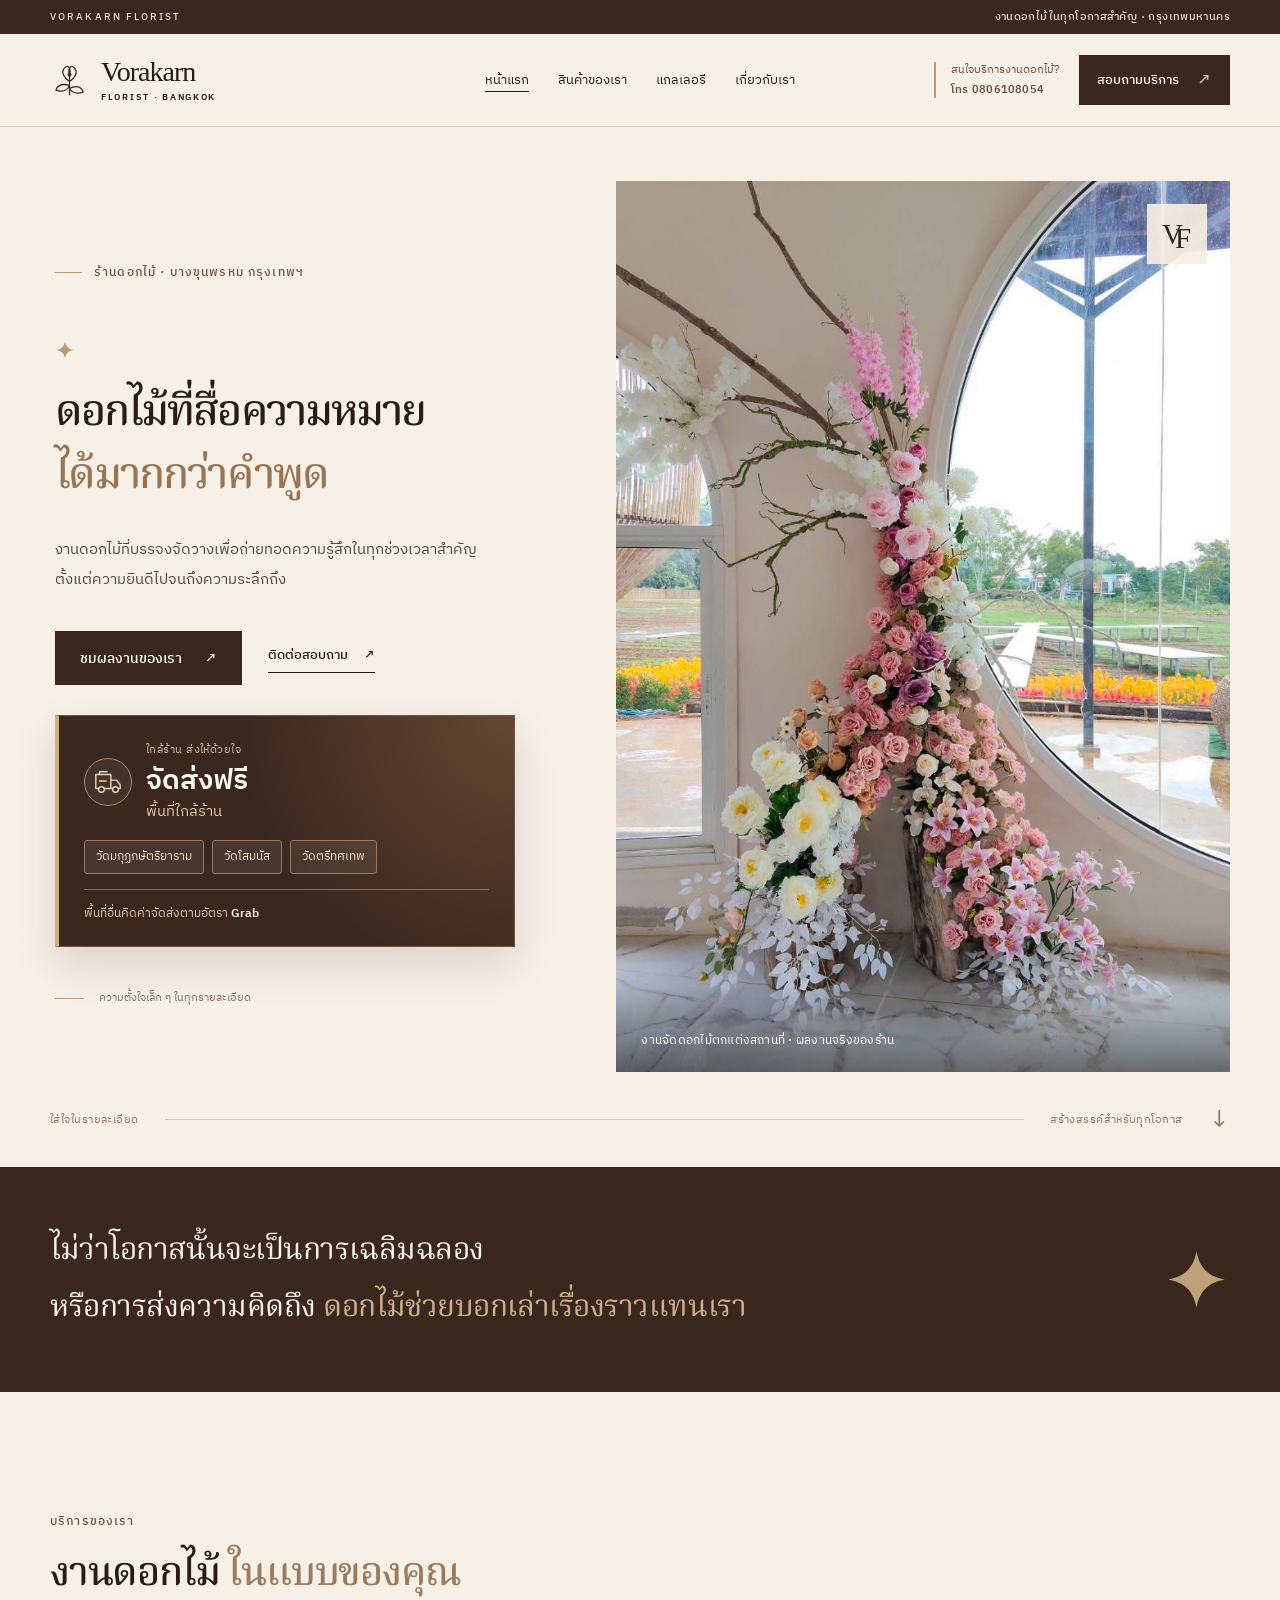
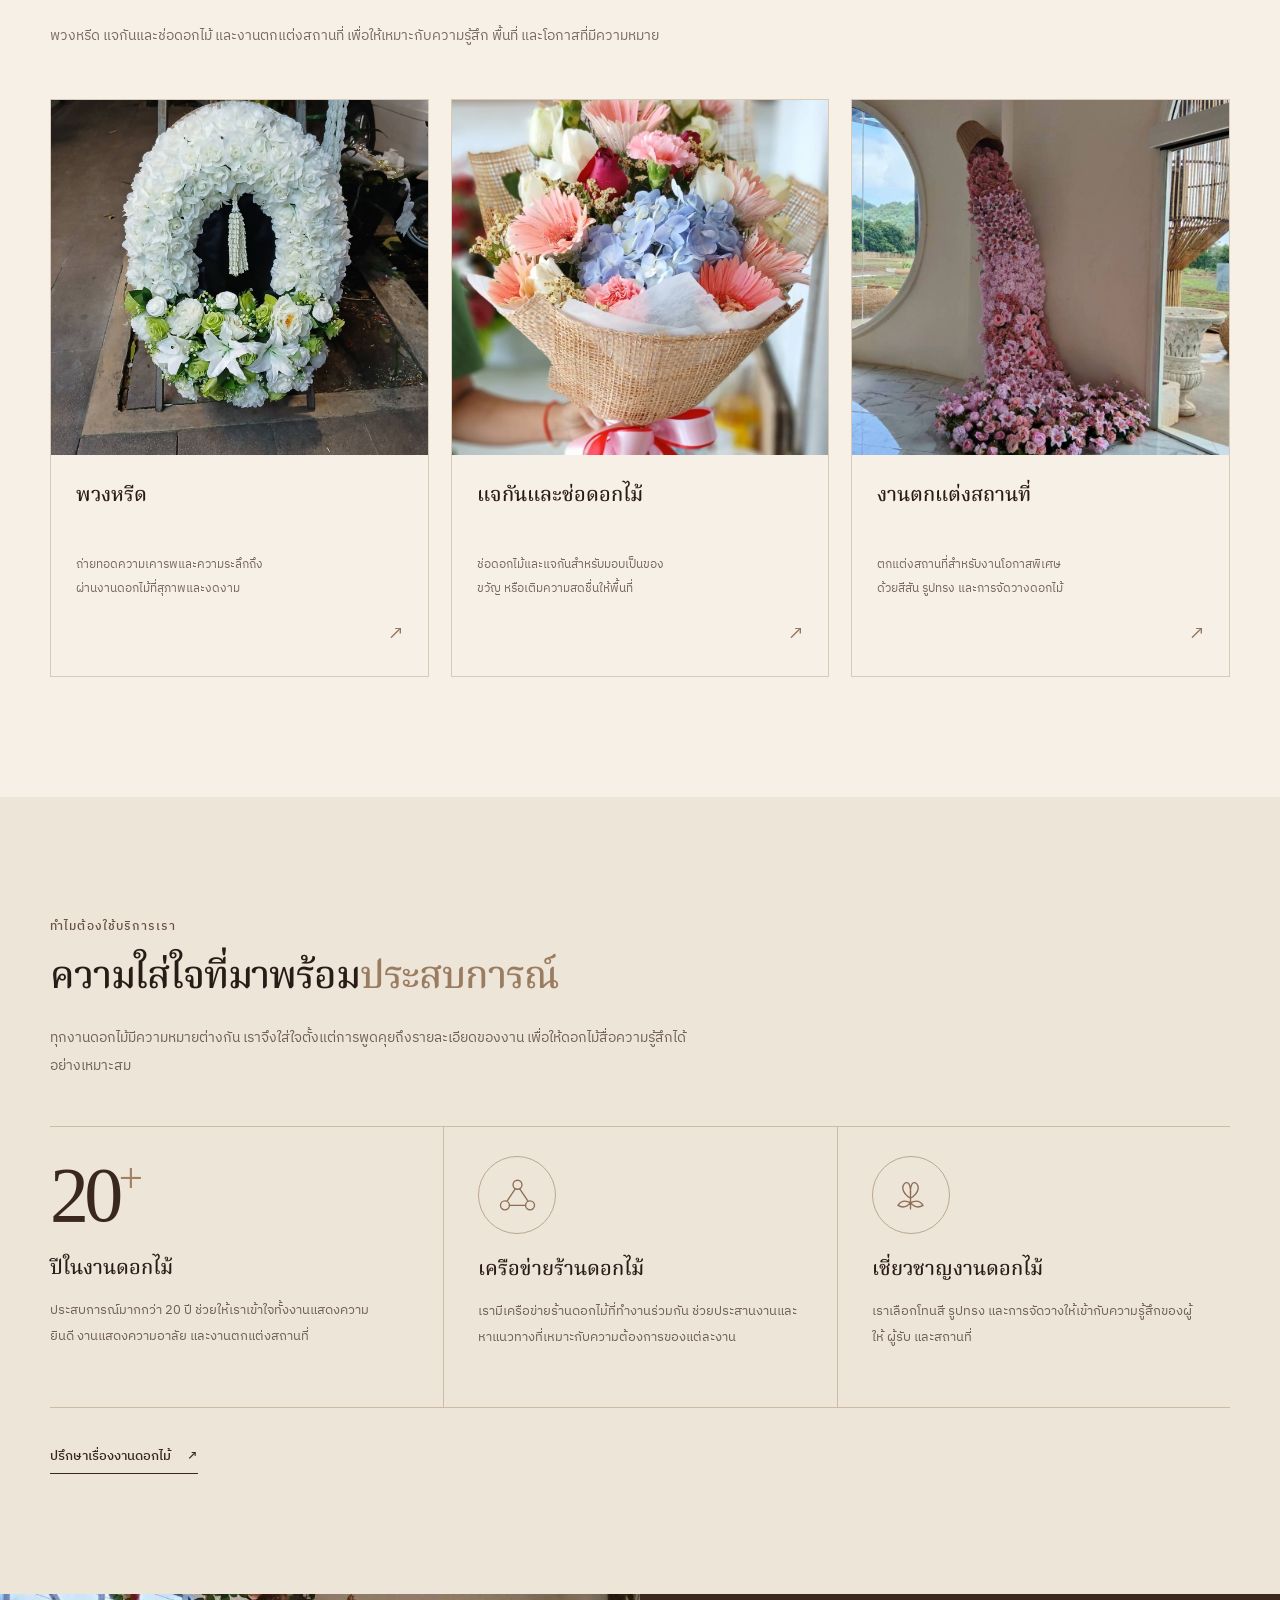
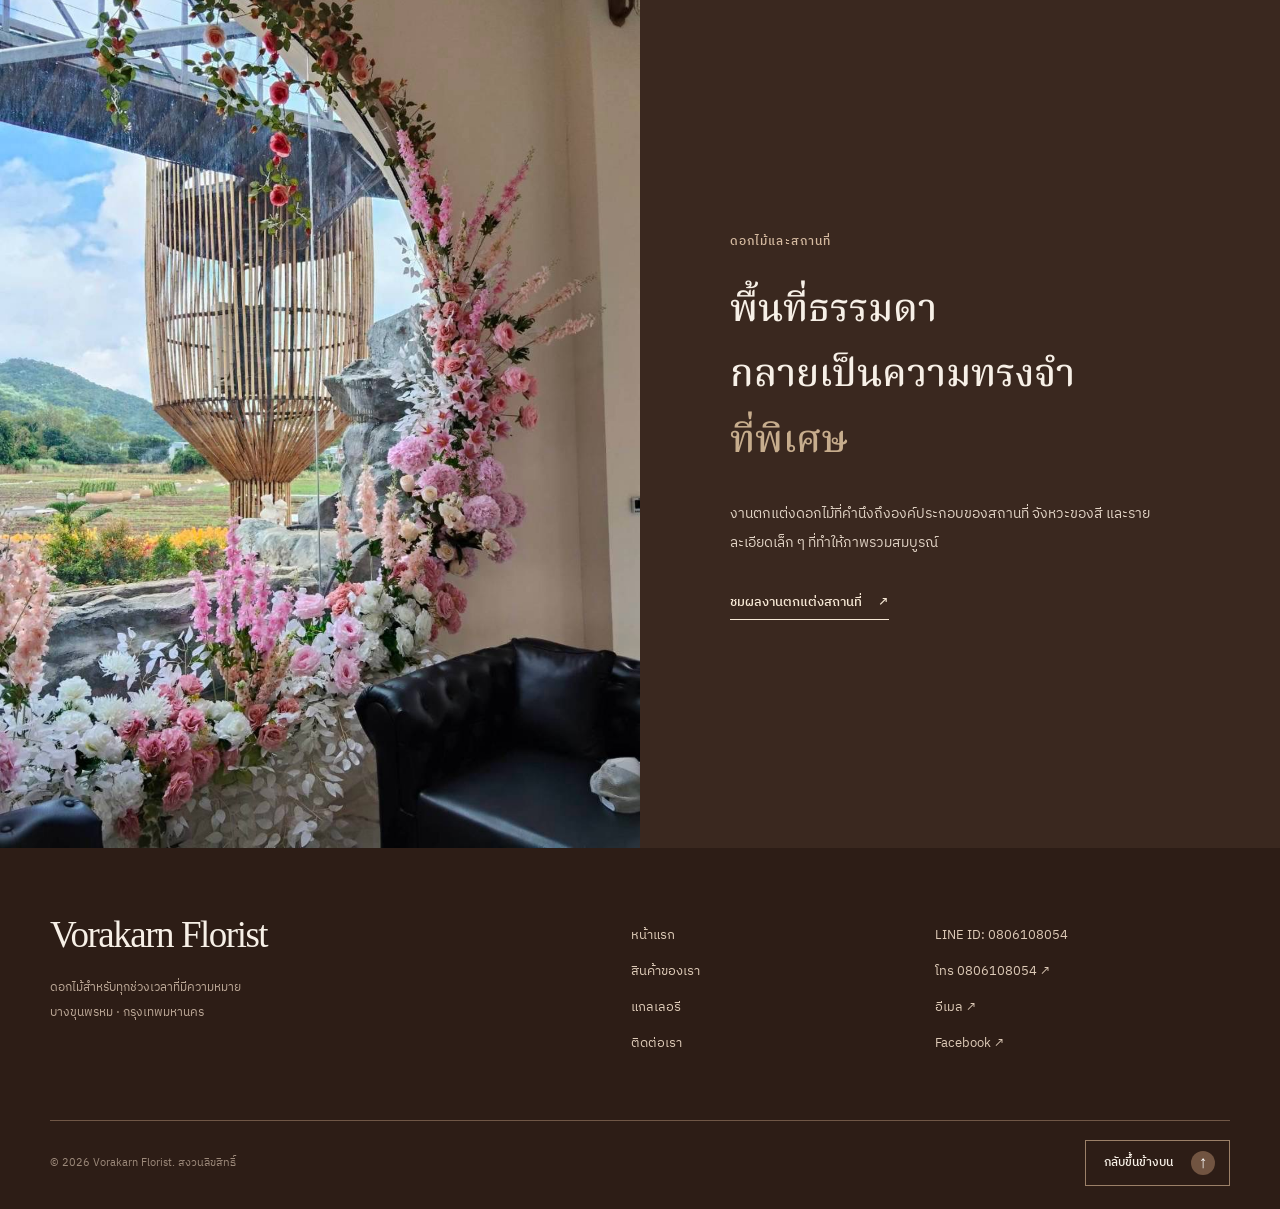
==== index.html @ 68423a76 "Polish florist site layout, navigation, and SEO" ====
<!doctype html>
<html lang="th">
<head>
<meta charset="utf-8"/>
<meta content="width=device-width, initial-scale=1" name="viewport"/>
<meta content="#3a281f" name="theme-color"/>
<meta content="Vorakarn Florist ร้านดอกไม้ย่านบางขุนพรหม กรุงเทพฯ จัดพวงหรีด ช่อดอกไม้ แจกัน และตกแต่งสถานที่ ชมผลงานจริงและติดต่อร้าน" name="description"/>
<meta content="website" property="og:type"/>
<meta content="Vorakarn Florist | ร้านดอกไม้ บางขุนพรหม กรุงเทพฯ" property="og:title"/>
<meta content="Vorakarn Florist ร้านดอกไม้ย่านบางขุนพรหม กรุงเทพฯ จัดพวงหรีด ช่อดอกไม้ แจกัน และตกแต่งสถานที่ ชมผลงานจริงและติดต่อร้าน" property="og:description"/>
<meta content="https://vorakarn.com/assets/photos/IMG_3998.JPG" property="og:image"/>
<meta content="งานตกแต่งดอกไม้โทนชมพูจาก Vorakarn Florist" property="og:image:alt"/>
<meta content="https://vorakarn.com/" property="og:url"/>
<meta content="th_TH" property="og:locale"/>
<title>Vorakarn Florist | ร้านดอกไม้ บางขุนพรหม กรุงเทพฯ</title>
<link href="https://vorakarn.com/" rel="canonical"/>
<link href="https://fonts.googleapis.com" rel="preconnect"/>
<link crossorigin="" href="https://fonts.gstatic.com" rel="preconnect"/>
<link href="https://fonts.googleapis.com/css2?family=IBM+Plex+Sans+Thai:wght@300;400;500;600;700&amp;family=Noto+Serif+Thai:wght@400;500;600&amp;display=swap" rel="stylesheet"/>
<link href="/assets/favicon.svg" rel="icon" type="image/svg+xml"/>
<link href="/assets/styles.css" rel="stylesheet"/>
</head>
<body>
<a class="skip-link" href="#main">ข้ามไปยังเนื้อหา</a>
<div class="site-chrome">
<div class="notice-bar"><div class="shell"><span>VORAKARN FLORIST</span><span class="notice-right">งานดอกไม้ในทุกโอกาสสำคัญ · กรุงเทพมหานคร</span></div></div>
<header class="site-header">
<div class="shell header-inner">
<a aria-label="Vorakarn Florist ไปหน้าแรก" class="brand" href="/">
<span aria-hidden="true" class="brand-mark"><svg fill="none" viewbox="0 0 40 40"><path d="M20 35V16M20 21C14 17 11 11 15 7c4-4 7 1 5 9M20 21c6-4 9-10 5-14-4-4-7 1-5 9M20 25c-7-2-12-1-14 5 7 2 12 0 14-5Zm0 3c7-3 12-2 14 4-7 2-12 0-14-4Z" stroke="currentColor" stroke-linejoin="round" stroke-width="1.3"></path><circle cx="20" cy="14" fill="currentColor" r="2"></circle></svg></span>
<span class="brand-type"><strong>Vorakarn</strong><small>FLORIST · BANGKOK</small></span>
</a>
<nav aria-label="เมนูหลัก" class="primary-nav" id="primary-nav">
<a aria-current="page" href="/">หน้าแรก</a><a href="/flowers/">สินค้าของเรา</a><a href="/gallery/">แกลเลอรี</a><a href="/about/">เกี่ยวกับเรา</a><a class="mobile-contact" href="/contact/">ติดต่อเรา</a>
</nav>
<div class="header-actions">
<a class="header-contact-copy" href="tel:+66806108054" aria-label="โทร 0806108054 เพื่อสอบถามบริการงานดอกไม้"><span>สนใจบริการงานดอกไม้?</span><span class="header-phone">โทร 0806108054</span></a>
<a class="header-cta" href="/contact/">สอบถามบริการ <span aria-hidden="true">↗</span></a>
</div>
<button aria-controls="primary-nav" aria-expanded="false" aria-label="เปิดเมนู" class="menu-toggle"><span></span><span></span></button>
</div>
</header>
</div>
<main id="main">
<section aria-labelledby="hero-title" class="hero">
<div class="shell hero-grid">
<div class="hero-copy reveal">
<span class="eyebrow"><span class="eyebrow-line"></span>ร้านดอกไม้ · บางขุนพรหม กรุงเทพฯ</span>
<div aria-hidden="true" class="hero-ornament"><svg aria-hidden="true" class="ornament-svg" focusable="false" viewbox="0 0 64 64" xmlns="http://www.w3.org/2000/svg"><path d="M32 5 C35 21 43 29 59 32 C43 35 35 43 32 59 C29 43 21 35 5 32 C21 29 29 21 32 5Z" fill="currentColor"></path></svg></div>
<h1 id="hero-title">ดอกไม้ที่สื่อความหมาย<br/><em>ได้มากกว่าคำพูด</em></h1>
<p class="hero-lead">งานดอกไม้ที่บรรจงจัดวางเพื่อถ่ายทอดความรู้สึกในทุกช่วงเวลาสำคัญ ตั้งแต่ความยินดีไปจนถึงความระลึกถึง</p>
<div class="hero-actions"><a class="btn btn-dark" href="/gallery/">ชมผลงานของเรา <span aria-hidden="true">↗</span></a><a class="text-link" href="/contact/">ติดต่อสอบถาม <span aria-hidden="true">↗</span></a></div>
<aside class="delivery-card" aria-labelledby="delivery-title">
<div class="delivery-heading"><span class="delivery-icon" aria-hidden="true"><svg viewBox="0 0 32 32" fill="none"><path d="M3 8h16v15H3zM19 14h6l4 5v4H19M7 8V5h8M7 15h7" stroke="currentColor" stroke-width="1.5" stroke-linecap="round" stroke-linejoin="round"/><circle cx="9" cy="24" r="3" fill="var(--brown)" stroke="currentColor" stroke-width="1.5"/><circle cx="24" cy="24" r="3" fill="var(--brown)" stroke="currentColor" stroke-width="1.5"/></svg></span><div><p class="delivery-eyebrow">ใกล้ร้าน ส่งให้ด้วยใจ</p><h2 id="delivery-title">จัดส่งฟรี <span>พื้นที่ใกล้ร้าน</span></h2></div></div>
<ul class="delivery-temples"><li>วัดมกุฏกษัตริยาราม</li><li>วัดโสมนัส</li><li>วัดตรีทศเทพ</li></ul>
<p class="delivery-note">พื้นที่อื่นคิดค่าจัดส่งตามอัตรา <strong>Grab</strong></p>
</aside>
<div class="hero-note"><span class="thin-line"></span><span>ความตั้งใจเล็ก ๆ ในทุกรายละเอียด</span></div>
</div>
<div class="hero-photo reveal"><img alt="งานตกแต่งดอกไม้โทนชมพูและครีมจัดวางในพื้นที่จริง" fetchpriority="high" src="/assets/photos/IMG_3998.JPG"/><div class="photo-corner">V<span>F</span></div><p class="photo-caption">งานจัดดอกไม้ตกแต่งสถานที่ · ผลงานจริงของร้าน</p></div>
</div>
<div class="hero-bottom shell"><span>ใส่ใจในรายละเอียด</span><div class="hero-bottom-line"></div><span>สร้างสรรค์สำหรับทุกโอกาส</span><a aria-label="เลื่อนดูงานดอกไม้" href="/flowers/">↓</a></div>
</section>
<section class="intro-band"><div class="shell intro-band-inner"><p>ไม่ว่าโอกาสนั้นจะเป็นการเฉลิมฉลอง<br/>หรือการส่งความคิดถึง<span> ดอกไม้ช่วยบอกเล่าเรื่องราวแทนเรา</span></p><span aria-hidden="true" class="intro-star"><svg aria-hidden="true" class="ornament-svg" focusable="false" viewbox="0 0 64 64" xmlns="http://www.w3.org/2000/svg"><path d="M32 5 C35 21 43 29 59 32 C43 35 35 43 32 59 C29 43 21 35 5 32 C21 29 29 21 32 5Z" fill="currentColor"></path></svg></span></div></section>
<section aria-labelledby="services-title" class="section services" id="services">
<div class="shell">
<div class="section-heading reveal"><div><p class="overline">บริการของเรา</p><h2 id="services-title">งานดอกไม้ <em>ในแบบของคุณ</em></h2></div><p>พวงหรีด แจกันและช่อดอกไม้ และงานตกแต่งสถานที่ เพื่อให้เหมาะกับความรู้สึก พื้นที่ และโอกาสที่มีความหมาย</p></div>
<div class="service-grid">
<a class="service-card reveal" href="/gallery/?type=wreath"><div class="service-image"><img alt="พวงหรีดดอกไม้สีขาวและสีเขียวในโทนสุภาพ" loading="lazy" src="/assets/photos/IMG_4005.JPG"/></div><div class="service-info"><h3>พวงหรีด</h3><p>ถ่ายทอดความเคารพและความระลึกถึงผ่านงานดอกไม้ที่สุภาพและงดงาม</p><span aria-hidden="true" class="service-arrow">↗</span></div></a>
<a class="service-card reveal" href="/gallery/?type=bouquet"><div class="service-image"><img alt="ช่อดอกไม้ชมพู ฟ้า และขาว ห่อผ้ากระสอบ" loading="lazy" src="/assets/photos/IMG_4019.JPG" style="object-position:center 40%"/></div><div class="service-info"><h3>แจกันและช่อดอกไม้</h3><p>ช่อดอกไม้และแจกันสำหรับมอบเป็นของขวัญ หรือเติมความสดชื่นให้พื้นที่</p><span aria-hidden="true" class="service-arrow">↗</span></div></a>
<a class="service-card reveal" href="/gallery/?type=event"><div class="service-image"><img alt="งานดอกไม้สีชมพูจัดเรียงเป็นประติมากรรมภายในสถานที่" loading="lazy" src="/assets/photos/IMG_3996.JPG"/></div><div class="service-info"><h3>งานตกแต่งสถานที่</h3><p>ตกแต่งสถานที่สำหรับงานโอกาสพิเศษ ด้วยสีสัน รูปทรง และการจัดวางดอกไม้</p><span aria-hidden="true" class="service-arrow">↗</span></div></a>
</div>
</div>
</section>
<section aria-labelledby="why-title" class="section why-us">
<div class="shell">
<div class="why-heading reveal"><div><p class="overline">ทำไมต้องใช้บริการเรา</p><h2 id="why-title">ความใส่ใจที่มาพร้อม<em>ประสบการณ์</em></h2><p class="why-subheadline">ทุกงานดอกไม้มีความหมายต่างกัน เราจึงใส่ใจตั้งแต่การพูดคุยถึงรายละเอียดของงาน เพื่อให้ดอกไม้สื่อความรู้สึกได้อย่างเหมาะสม</p></div></div>
<div class="why-grid">
<article class="why-card reveal"><div class="why-stat">20<span>+</span></div><h3>ปีในงานดอกไม้</h3><p>ประสบการณ์มากกว่า 20 ปี ช่วยให้เราเข้าใจทั้งงานแสดงความยินดี งานแสดงความอาลัย และงานตกแต่งสถานที่</p></article>
<article class="why-card reveal"><span aria-hidden="true" class="why-icon"><svg viewBox="0 0 48 48" fill="none"><circle cx="24" cy="12" r="5"/><circle cx="10" cy="35" r="5"/><circle cx="38" cy="35" r="5"/><path d="M21.5 16.5 12.5 30M26.5 16.5 35.5 30M15 35h18"/></svg></span><h3>เครือข่ายร้านดอกไม้</h3><p>เรามีเครือข่ายร้านดอกไม้ที่ทำงานร่วมกัน ช่วยประสานงานและหาแนวทางที่เหมาะกับความต้องการของแต่ละงาน</p></article>
<article class="why-card reveal"><span aria-hidden="true" class="why-icon"><svg viewBox="0 0 48 48" fill="none"><path d="M24 39V23M24 27c-7-4-11-11-7-16 4-4 8 1 7 12M24 27c7-4 11-11 7-16-4-4-8 1-7 12M24 32c-6-3-11-2-14 3 5 3 10 2 14-3Zm0 0c6-3 11-2 14 3-5 3-10 2-14-3Z"/></svg></span><h3>เชี่ยวชาญงานดอกไม้</h3><p>เราเลือกโทนสี รูปทรง และการจัดวางให้เข้ากับความรู้สึกของผู้ให้ ผู้รับ และสถานที่</p></article>
</div>
<a class="text-link why-link" href="/contact/">ปรึกษาเรื่องงานดอกไม้ <span aria-hidden="true">↗</span></a>
</div>
</section>
<section aria-label="ภาพผลงานจริง" class="image-feature"><div class="feature-photo"><img alt="งานตกแต่งดอกไม้โทนชมพูข้างหน้าต่างทรงโค้ง" loading="lazy" src="/assets/photos/IMG_4002.JPG"/></div><div class="feature-copy"><div class="feature-copy-inner reveal"><span class="overline">ดอกไม้และสถานที่</span><h2>พื้นที่ธรรมดา<br/>กลายเป็นความทรงจำ<br/><em>ที่พิเศษ</em></h2><p>งานตกแต่งดอกไม้ที่คำนึงถึงองค์ประกอบของสถานที่ จังหวะของสี และรายละเอียดเล็ก ๆ ที่ทำให้ภาพรวมสมบูรณ์</p><a class="text-link text-link-light" href="/gallery/">ชมผลงานตกแต่งสถานที่ <span aria-hidden="true">↗</span></a></div></div></section>




</main>
<footer class="site-footer"><div class="shell footer-grid"><div><div class="footer-brand">Vorakarn<span> Florist</span></div><p>ดอกไม้สำหรับทุกช่วงเวลาที่มีความหมาย<br/>บางขุนพรหม · กรุงเทพมหานคร</p></div><div class="footer-links"><a href="/">หน้าแรก</a><a href="/flowers/">สินค้าของเรา</a><a href="/gallery/">แกลเลอรี</a><a href="/contact/">ติดต่อเรา</a></div><div class="footer-social"><span>LINE ID: 0806108054</span><a href="tel:+66806108054">โทร 0806108054 ↗</a><a href="mailto:vorakarncht@gmail.com">อีเมล ↗</a><a href="https://www.facebook.com/profile.php?id=61595373192844" rel="noopener noreferrer" target="_blank">Facebook ↗</a></div></div><div class="shell footer-bottom"><span>© <span id="year">2026</span> Vorakarn Florist. สงวนลิขสิทธิ์</span><a class="back-to-top" href="#">กลับขึ้นข้างบน <span aria-hidden="true">↑</span></a></div></footer>
<dialog aria-label="ดูภาพผลงานขนาดใหญ่" class="lightbox" id="lightbox"><button aria-label="ปิดภาพ" class="lightbox-close" type="button">×</button><img alt="" class="lightbox-img" src=""/><p class="lightbox-caption"></p><button aria-label="รูปก่อนหน้า" class="lightbox-prev" type="button">‹</button><button aria-label="รูปถัดไป" class="lightbox-next" type="button">›</button></dialog>
<script src="/assets/app.js"></script>
</body>
</html>
---- assets/styles.css ----
:root{--brown:#3a281f;--espresso:#291b16;--brown-light:#6a5042;--cream:#f7f0e7;--sand:#ede2d3;--beige:#d5c4ae;--gold:#b89b78;--line:#d7cab8;--white:#fffdf9;--serif:'Noto Serif Thai',Georgia,serif;--sans:'IBM Plex Sans Thai',system-ui,sans-serif}*{box-sizing:border-box}html{scroll-behavior:smooth;scroll-padding-top:95px}body{margin:0;background:var(--cream);color:var(--espresso);font-family:var(--sans);font-size:16px;font-weight:400;-webkit-font-smoothing:antialiased}body:has(dialog[open]){overflow:hidden}a{color:inherit;text-decoration:none}button{font:inherit}img{display:block;width:100%}h1,h2,h3,p{margin:0}h1,h2,h3{font-family:var(--serif);font-weight:500}em{font-style:normal;color:var(--brown-light)}.shell{width:min(1260px,calc(100% - 100px));margin:auto}.skip-link{position:absolute;left:12px;top:-100px;background:white;color:black;padding:10px 16px;z-index:999}.skip-link:focus{top:12px}.notice-bar{background:var(--brown);color:#e8dbc9;font:500 10px var(--sans);letter-spacing:.21em}.notice-bar .shell{display:flex;align-items:center;justify-content:space-between;height:34px}.notice-right{font-size:11px;letter-spacing:.035em}.site-header{position:sticky;top:0;background:rgba(247,240,231,.97);backdrop-filter:blur(20px);border-bottom:1px solid var(--line);z-index:20}.header-inner{height:92px;display:flex;align-items:center;justify-content:space-between;gap:20px}.brand{display:flex;align-items:center;gap:12px;white-space:nowrap}.brand-mark{width:39px;height:39px;color:var(--brown)}.brand-mark svg{width:100%;height:100%}.brand-type{display:flex;flex-direction:column;line-height:1}.brand-type strong{font-family:Georgia,serif;font-size:28px;font-weight:400;letter-spacing:-.035em}.brand-type small{margin-top:7px;font-size:9px;letter-spacing:.19em;font-weight:600}.primary-nav{display:flex;gap:29px;align-items:center}.primary-nav>a{font-size:13px;transition:color .2s}.primary-nav>a:hover,.text-link:hover{color:#98754f}.header-cta{background:var(--brown);color:#fff8ef;padding:15px 20px;font-size:12px;white-space:nowrap;transition:background .2s}.header-cta:hover,.btn-dark:hover{background:#694b37}.header-cta span,.btn span,.text-link span{margin-left:13px}.mobile-contact,.menu-toggle{display:none!important}.hero{padding-top:54px}.hero-grid{display:grid;grid-template-columns:.96fr 1.04fr;min-height:650px;align-items:stretch}.hero-copy{padding:82px 50px 65px 5px;display:flex;flex-direction:column;align-items:flex-start;position:relative}.eyebrow,.overline{font-size:12px;letter-spacing:.095em;font-weight:500;color:var(--brown-light)}.eyebrow{display:flex;align-items:center;gap:12px}.eyebrow-line{display:inline-block;width:27px;height:1px;background:var(--gold)}.hero-ornament{font-size:20px;color:var(--gold);margin:58px 0 22px}.hero h1{font-size:clamp(36px,3.35vw,54px);line-height:1.47;letter-spacing:-.045em;white-space:nowrap}.hero h1 em{color:#967657}.hero-lead{max-width:435px;line-height:2;opacity:.8;font-size:15px;margin:27px 0 36px}.hero-actions{display:flex;align-items:center;flex-wrap:wrap;gap:26px}.btn{display:inline-flex;align-items:center;justify-content:center;gap:10px;padding:15px 25px;font-size:14px;font-weight:500;min-height:54px;transition:background .2s,transform .2s}.btn:hover{transform:translateY(-2px)}.btn-dark{background:var(--brown);color:var(--white)}.btn-light{background:var(--cream);color:var(--brown)}.btn-light:hover{background:#e5d8c6}.btn-outline{border:1px solid #aa9481;color:var(--brown);padding-inline:26px}.btn-outline:hover{background:var(--sand)}.text-link{border-bottom:1px solid currentColor;padding-bottom:6px;font-size:13px;font-weight:500;transition:color .2s}.hero-note{display:flex;align-items:center;gap:15px;margin-top:auto;padding-top:42px;color:#827365;font-size:11px}.thin-line{width:29px;height:1px;background:#b29b87}.hero-photo{height:100%;min-height:650px;position:relative;overflow:hidden;background:#cbb8ab}.hero-photo>img{height:100%;object-fit:cover;object-position:center 45%;transition:transform .7s}.hero-photo:hover>img{transform:scale(1.035)}.photo-corner{position:absolute;right:23px;top:23px;width:60px;height:60px;background:#f8efe2e8;display:flex;align-items:center;justify-content:center;font-family:Georgia,serif;font-size:29px;letter-spacing:-8px;padding-right:9px;color:var(--brown)}.photo-corner span{padding-top:8px}.photo-caption{position:absolute;bottom:0;left:0;right:0;background:linear-gradient(transparent,rgba(0,0,0,.48));color:white;font-size:12px;letter-spacing:.02em;padding:45px 25px 22px}.hero-bottom{height:95px;display:flex;gap:26px;align-items:center;color:#8c7666;font-size:11px;letter-spacing:.04em}.hero-bottom-line{flex:1;height:1px;background:var(--line)}.hero-bottom>a{font-size:25px}.intro-band{background:var(--brown);color:var(--cream)}.intro-band-inner{min-height:225px;display:flex;align-items:center;justify-content:space-between;gap:30px}.intro-band p{font-family:var(--serif);font-size:clamp(20px,2.4vw,30px);line-height:1.9;letter-spacing:-.015em}.intro-band p span{color:#ccaf8e}.intro-star{font-size:67px;color:#bda17b}.section{padding:120px 0}.section-heading{display:flex;justify-content:space-between;align-items:end;gap:70px;margin-bottom:49px}.section-heading h2{font-size:clamp(29px,3.1vw,44px);line-height:1.5;letter-spacing:-.03em;margin-top:13px}.section-heading h2 em,.about h2 em{color:#9a7c61}.section-heading>p{font-size:14px;max-width:375px;line-height:2;color:#796b5f}.service-grid{display:grid;grid-template-columns:repeat(3,1fr);gap:22px}.service-card{border:1px solid var(--line);background:#f7f0e7;transition:transform .3s,box-shadow .3s;overflow:hidden}.service-card:hover{transform:translateY(-6px);box-shadow:0 20px 50px #38271d12}.service-image{height:355px;overflow:hidden;background:#e1d7cb}.service-image img{height:100%;object-fit:cover;transition:transform .5s}.service-card:hover img{transform:scale(1.06)}.service-info{padding:25px 25px 32px;position:relative;min-height:221px}.service-info h3{font-size:20px;line-height:1.6;margin:13px 0 12px;padding-right:20px}.service-info p{font-size:12px;color:#76685c;line-height:2;max-width:95%}.service-arrow{position:absolute;right:24px;bottom:25px;font-size:20px;color:#92765d}.image-feature{display:grid;grid-template-columns:1fr 1fr;min-height:630px}.feature-photo{background:#d3c9c0;min-height:630px}.feature-photo img{height:100%;object-fit:cover;object-position:center 46%}.feature-copy{display:flex;align-items:center;background:var(--brown);color:var(--cream);padding:70px min(7vw,105px)}.feature-copy-inner{max-width:470px}.feature-copy .overline{color:#d5baa0}.feature-copy h2{font-size:clamp(30px,3vw,44px);line-height:1.7;margin:25px 0}.feature-copy h2 em{color:#c7ad8d}.feature-copy p{max-width:420px;color:#e0d2c4;line-height:2.05;font-size:14px;margin-bottom:31px}.text-link-light{color:#f6e8d5}.portfolio{background:#fdf9f2}.gallery-tabs{display:flex;flex-wrap:wrap;gap:28px;border-bottom:1px solid var(--line);margin-bottom:28px}.tab{border:0;background:transparent;color:#847261;padding:0 0 18px;position:relative;cursor:pointer;font-size:13px}.tab.active{color:var(--brown);font-weight:600}.tab.active:after{position:absolute;content:"";height:2px;left:0;right:0;bottom:-1px;background:var(--brown)}.gallery-grid{display:grid;grid-template-columns:repeat(3,minmax(0,1fr));grid-auto-flow:row dense;gap:17px}.gallery-card{border:0;padding:0;background:#e0d5c7;cursor:zoom-in;overflow:hidden;position:relative;aspect-ratio:4/4.3;min-height:0}.gallery-card.tall{grid-row:span 2;aspect-ratio:auto}.gallery-card img{height:100%;object-fit:cover;transition:transform .65s}.gallery-card:hover img{transform:scale(1.065)}.gallery-card:focus-visible{outline:3px solid #9b6f45;outline-offset:3px}.gallery-card[hidden]{display:none!important}.gallery-overlay{display:flex;justify-content:space-between;position:absolute;bottom:0;left:0;right:0;padding:48px 19px 20px;background:linear-gradient(transparent,rgba(31,22,18,.78));color:#fff;font-size:12px;text-align:left;opacity:0;transform:translateY(7px);transition:opacity .25s,transform .25s}.gallery-card:hover .gallery-overlay,.gallery-card:focus-visible .gallery-overlay{opacity:1;transform:none}.gallery-after{display:flex;align-items:center;justify-content:center;gap:22px;padding-top:42px;color:#746659;font-size:13px}.gallery-after a{text-decoration:underline;text-underline-offset:6px;color:#3a281f;font-weight:600}.wreath-section{background:#eee5d9;padding:110px 0}.wreath-grid{display:grid;grid-template-columns:.96fr 1.04fr;gap:min(9vw,120px);align-items:center}.wreath-photo{max-width:480px;aspect-ratio:4/4.5;background:#d6c3b4}.wreath-photo img{width:100%;height:100%;object-fit:cover}.wreath-copy{max-width:520px}.wreath-copy h2{font-size:clamp(30px,3.5vw,49px);line-height:1.55;margin:21px 0}.wreath-copy>p:not(.overline){font-size:15px;line-height:2.1;color:#706154;margin-bottom:30px}.about{background:#f7f0e7}.about-grid{display:grid;grid-template-columns:1fr 1fr;gap:130px}.about-lead{display:flex;flex-direction:column;min-height:320px}.about h2{font-size:clamp(31px,3.25vw,49px);line-height:1.55;margin:18px 0 34px}.about-flower{font-size:65px;font-weight:300;color:#bda17b;margin-top:auto}.about-body{border-left:1px solid var(--line);padding-left:55px}.about-body p{font-size:16px;line-height:2.2;color:#67594d;margin-bottom:22px}.about-body strong{font-family:Georgia,serif;font-size:20px;color:var(--brown);font-weight:400}.about-body .text-link{display:inline-block;margin-top:17px}.contact{background:var(--brown);color:var(--cream);padding:120px 0}.contact-grid{display:grid;grid-template-columns:.95fr 1.05fr;gap:125px}.contact .overline{color:#cbb194}.contact h2{font-size:clamp(34px,4.3vw,60px);line-height:1.5;margin:22px 0}.contact h2 em{color:#cfb48f}.contact-intro>p:not(.overline){font-size:14px;line-height:2.05;color:#e4d6c8;max-width:410px;margin-bottom:33px}.contact-details{border-top:1px solid #806c5d}.contact-item{display:grid;grid-template-columns:50px 1fr 25px;gap:12px;align-items:start;padding:24px 0;border-bottom:1px solid #806c5d}.contact-index{color:#a99481;font:12px Georgia,serif;padding-top:5px}.contact-item h3{font-family:var(--sans);font-size:12px;font-weight:400;color:#c7b09b;margin-bottom:6px}.contact-item a{font-size:16px;line-height:1.8;word-break:break-word;transition:color .2s}.contact-item a:hover{color:#dbc19f}.contact-out{font-size:23px;color:#c9ae91}.site-footer{background:#2d1d16;color:#decbb8;padding:65px 0 23px}.footer-grid{display:grid;grid-template-columns:1.3fr 1fr 1fr;gap:60px}.footer-brand{font-family:Georgia,serif;font-size:37px;letter-spacing:-.04em;color:var(--cream)}.footer-brand span{font-weight:400}.footer-grid p{font-size:12px;color:#bda998;line-height:2.1;margin-top:19px}.footer-links,.footer-social{display:flex;flex-direction:column;gap:14px;padding-top:11px;font-size:13px}.footer-links a:hover,.footer-social a:hover{color:white}.footer-bottom{display:flex;justify-content:space-between;border-top:1px solid #705746;margin-top:66px;padding-top:19px;color:#9c897a;font-size:11px}.lightbox{border:0;padding:0;background:#1d1511f7;color:#fff;position:fixed;inset:0;width:100vw;height:100vh;max-width:none;max-height:none;overflow:hidden}.lightbox::backdrop{background:#120c09e8}.lightbox-img{position:absolute;left:50%;top:50%;transform:translate(-50%,-50%);max-height:85vh;max-width:85vw;width:auto;height:auto;object-fit:contain}.lightbox-caption{position:absolute;left:50%;transform:translateX(-50%);bottom:14px;text-align:center;font-size:13px}.lightbox-close,.lightbox-prev,.lightbox-next{position:absolute;border:0;background:#fff2;color:#fff;cursor:pointer;width:45px;height:45px;border-radius:50%;font:31px Georgia,serif}.lightbox-close{right:24px;top:21px}.lightbox-prev{left:25px;top:50%}.lightbox-next{right:25px;top:50%}.lightbox-close:hover,.lightbox-prev:hover,.lightbox-next:hover{background:#fff4}.reveal{opacity:1;transform:none}@media(prefers-reduced-motion:no-preference){.js-reveal .reveal:not(.visible){opacity:0;transform:translateY(18px)}.js-reveal .reveal{transition:opacity .7s ease,transform .7s ease}.js-reveal .reveal.visible{opacity:1;transform:none}}@media(max-width:1160px){.shell{width:min(1100px,calc(100% - 70px))}.primary-nav{gap:17px}.primary-nav>a{font-size:12px}.hero-copy{padding-right:22px}.hero h1{font-size:41px}.header-cta{padding:14px}.service-image{height:300px}.contact-grid{gap:70px}}@media(max-width:900px){.shell{width:calc(100% - 48px)}.notice-bar .shell{height:30px}.header-inner{height:75px}.primary-nav{gap:13px}.header-cta{display:none}.hero{padding-top:25px}.hero-grid{grid-template-columns:1fr 1fr;min-height:530px}.hero-copy{padding:42px 25px 37px 0}.hero-ornament{margin:25px 0 14px}.hero h1{font-size:34px;white-space:normal}.hero-lead{font-size:13px}.hero-photo{min-height:530px}.section{padding:85px 0}.section-heading{gap:25px}.service-grid{gap:12px}.service-image{height:250px}.service-info{padding:20px;min-height:245px}.service-info h3{font-size:17px}.image-feature,.feature-photo{min-height:525px}.feature-copy{padding:45px}.about-grid{gap:60px}.contact-grid{gap:50px}.gallery-grid{gap:12px}}
@media(max-width:680px){html{scroll-padding-top:76px}.shell{width:calc(100% - 38px)}.notice-bar .shell{justify-content:center}.notice-right{display:none}.site-header .header-inner{height:72px}.brand-mark{width:31px;height:31px}.brand-type strong{font-size:23px}.brand-type small{font-size:8px}.menu-toggle{display:flex!important;flex-direction:column;justify-content:center;gap:6px;width:40px;height:40px;background:transparent;border:0;padding:9px;cursor:pointer}.menu-toggle span{background:var(--brown);height:2px;width:23px;transition:transform .2s}.menu-toggle[aria-expanded=true] span:first-child{transform:translateY(4px) rotate(45deg)}.menu-toggle[aria-expanded=true] span:last-child{transform:translateY(-4px) rotate(-45deg)}.primary-nav{position:absolute;left:0;right:0;top:72px;background:var(--cream);border-bottom:1px solid var(--line);padding:14px 19px 20px;display:none;flex-direction:column;align-items:stretch;gap:0;box-shadow:0 30px 30px #0002}.primary-nav.open{display:flex}.primary-nav>a{font-size:15px;border-bottom:1px solid var(--line);padding:13px 7px}.mobile-contact{display:block!important}.hero{padding:0}.hero-grid{grid-template-columns:1fr;min-height:0}.hero-copy{padding:52px 2px 42px;min-height:470px}.eyebrow{font-size:11px}.hero-ornament{margin:26px 0 13px}.hero h1{font-size:clamp(33px,8vw,43px);line-height:1.58}.hero-lead{max-width:360px;line-height:1.95;font-size:13px;margin:19px 0 29px}.hero-actions{gap:24px}.btn{min-height:51px;font-size:13px}.hero-note{padding-top:37px}.hero-photo{height:510px;min-height:0}.photo-corner{width:51px;height:51px;font-size:25px}.hero-bottom{height:70px;gap:13px;font-size:9px}.hero-bottom-line{max-width:30px}.hero-bottom>a{margin-left:auto}.intro-band-inner{min-height:190px}.intro-band p{font-size:20px}.intro-star{font-size:33px}.section{padding:82px 0}.section-heading{align-items:flex-start;flex-direction:column;gap:15px;margin-bottom:34px}.section-heading h2{font-size:32px}.section-heading>p{font-size:13px}.service-grid{grid-template-columns:1fr;gap:21px}.service-image{height:320px}.service-info{min-height:0;padding:19px 23px 29px}.service-info h3{font-size:21px}.service-info p{max-width:93%;font-size:13px}.image-feature{grid-template-columns:1fr}.feature-photo{min-height:0;height:410px}.feature-copy{padding:64px 27px;min-height:430px}.feature-copy h2{font-size:32px}.gallery-tabs{gap:13px}.tab{font-size:11px}.gallery-grid{grid-template-columns:repeat(2,minmax(0,1fr));gap:9px}.gallery-card{aspect-ratio:3/4.3}.gallery-card.tall{grid-row:span 2}.gallery-overlay{opacity:1;transform:none;padding:35px 9px 11px;font-size:10px}.gallery-after{align-items:flex-start;flex-direction:column;gap:6px;line-height:1.8}.wreath-section{padding:78px 0}.wreath-grid{grid-template-columns:1fr;gap:40px}.wreath-photo{max-width:none;aspect-ratio:4/4}.wreath-copy h2{font-size:35px}.about-grid{grid-template-columns:1fr;gap:22px}.about-lead{min-height:0}.about h2{font-size:34px}.about-flower{display:none}.about-body{padding-left:20px}.about-body p{font-size:14px}.contact{padding:90px 0}.contact-grid{grid-template-columns:1fr;gap:56px}.contact h2{font-size:42px}.contact-item{grid-template-columns:27px 1fr 20px}.contact-item a{font-size:14px}.footer-grid{grid-template-columns:1fr 1fr;gap:35px}.footer-grid>div:first-child{grid-column:span 2}.footer-brand{font-size:31px}.footer-bottom{gap:15px;line-height:1.7}.lightbox-img{max-width:87vw;max-height:78vh}.lightbox-close{right:15px;top:15px}.lightbox-prev{left:6px}.lightbox-next{right:6px}}
@media(max-width:360px){.hero-actions{gap:14px}.hero h1{font-size:31px}.tab{font-size:10px}.gallery-tabs{gap:8px}}@media(prefers-reduced-motion:reduce){html{scroll-behavior:auto}*{animation:none!important;transition:none!important}}

/* Cross-platform monochrome ornaments: iOS draws the original ✳ glyph as a green emoji */
.ornament-svg{display:inline-block;vertical-align:middle;width:1em;height:1em;color:inherit;fill:currentColor;flex:none}
.intro-star .ornament-svg,.hero-ornament .ornament-svg,.about-flower .ornament-svg{display:block}

/* Additional clean-URL page mastheads */
.inner-page-intro { padding-top: 3.5rem; padding-bottom: 1.8rem; }
.inner-page-intro h1 { font-family: "Noto Serif Thai", serif; font-weight: 400; font-size: clamp(2.7rem, 5vw, 4.8rem); line-height: 1.25; color: #3a281f; margin: .6rem 0 0; }
.primary-nav a[aria-current="page"] { text-decoration: underline; text-underline-offset: .45rem; }
@media(max-width:700px) { .inner-page-intro {padding-top: 2.8rem; padding-bottom: 0;} }

/* Fixed top chrome + header phone */
html{scroll-padding-top:127px}
body{padding-top:127px}
.site-chrome{
  position:fixed;
  top:0;
  left:0;
  right:0;
  z-index:40;
  background:rgba(247,240,231,.97);
  backdrop-filter:blur(20px);
}
.site-header{
  position:relative;
  top:auto;
  background:transparent;
  backdrop-filter:none;
}
.header-actions{
  display:flex;
  align-items:center;
  gap:20px;
  margin-left:auto;
  flex-shrink:0;
}
.header-contact-copy{
  display:flex;
  flex-direction:column;
  align-items:flex-start;
  gap:3px;
  padding-left:15px;
  border-left:2px solid var(--gold);
  white-space:nowrap;
}
.header-contact-copy>span{
  color:var(--brown-light);
  font-size:11px;
  line-height:1.5;
}
.header-phone{
  color:var(--brown);
  font-size:14px;
  font-weight:600;
  letter-spacing:.02em;
  white-space:nowrap;
  transition:color .2s;
}
.header-phone:hover{color:#98754f}
.header-actions .header-cta{
  display:inline-flex;
  align-items:center;
  justify-content:space-between;
  gap:18px;
  min-height:50px;
  padding:14px 18px;
  font-size:13px;
  font-weight:500;
}
.header-actions .header-cta span{margin-left:0;font-size:17px;line-height:1;color:#d5b895}
@media(max-width:1160px){
  .header-actions{gap:12px}
  .header-phone{font-size:12px}
}
@media(max-width:900px){
  html{scroll-padding-top:106px}
  body{padding-top:106px}
}
@media(max-width:680px){
  html{scroll-padding-top:103px}
  body{padding-top:103px}
  .header-phone{font-size:12px}
  .header-contact-copy{padding-left:10px}
  .header-contact-copy>span{font-size:10px}
}

/* Keep the desktop menu centered independently of the side controls. */
@media(min-width:681px){
  .header-inner{display:grid;grid-template-columns:minmax(0,1fr) auto minmax(0,1fr)}
  .header-inner>.brand{justify-self:start}
  .header-inner>.primary-nav{justify-self:center;white-space:nowrap}
  .header-inner>.header-actions{justify-self:end;margin-left:0}
}
@media(min-width:901px) and (max-width:1160px){
  .header-actions .header-cta{display:none}
}
@media(max-width:900px){.header-actions .header-cta{display:none}}
@media(min-width:681px) and (max-width:900px){
  .header-inner{height:115px;grid-template-columns:1fr 1fr;grid-template-rows:66px 49px;gap:0 20px}
  .header-inner>.primary-nav{grid-row:2;grid-column:1 / -1;align-self:start}
  .header-inner>.header-actions{grid-row:1;grid-column:2}
  html{scroll-padding-top:146px}
  body{padding-top:146px}
}
.contact-line-id{font-size:16px;line-height:1.8;overflow-wrap:anywhere}
.contact-line-note{font-size:12px;color:#c7b09b;margin-top:4px;line-height:1.8}
@media(max-width:680px){.contact-line-id{font-size:14px}}

.footer-bottom{align-items:center}
.back-to-top{display:inline-flex;align-items:center;justify-content:center;gap:18px;min-height:46px;padding:10px 14px 10px 18px;border:1px solid #9b8068;color:var(--cream);font-size:12px;font-weight:500;white-space:nowrap;transition:background .2s,border-color .2s}
.back-to-top span{display:grid;place-items:center;width:24px;height:24px;border-radius:50%;background:#715441;color:#fff;font:17px Georgia,serif}
.back-to-top:hover,.back-to-top:focus-visible{background:#594031;border-color:#c4a588}
.back-to-top:focus-visible{outline:2px solid #e4c7a4;outline-offset:3px}
@media(max-width:680px){.footer-bottom{flex-wrap:wrap}.back-to-top{margin-left:auto}}

/* Delivery information beside the home-page introduction. */
.delivery-card{width:100%;max-width:460px;margin-top:30px;padding:25px 25px 22px;border:1px solid #6d5545;border-left:4px solid #d2af82;background:radial-gradient(circle at 100% 0%,#654734 0%,transparent 54%),var(--brown);box-shadow:0 18px 40px #3a281f24}
.delivery-heading{display:flex;align-items:center;gap:14px}
.delivery-icon{display:flex;align-items:center;justify-content:center;flex:0 0 48px;width:48px;height:48px;border:1px solid #a98769;border-radius:50%;background:#ffffff0d;color:#eed2ac}
.delivery-icon svg{width:30px;height:30px}
.delivery-eyebrow{font-size:11px;color:#d8baa0;letter-spacing:.04em;margin-bottom:3px}
.delivery-card h2{font-family:var(--sans);font-size:28px;font-weight:600;line-height:1.4;color:#fff8ef}
.delivery-card h2 span{display:block;font-size:15px;font-weight:400;color:#e4c9a7;margin-left:0}
.delivery-temples{display:flex;flex-wrap:wrap;gap:8px;margin:18px 0 15px;padding:0;list-style:none}
.delivery-temples li{padding:5px 11px;border:1px solid #9b7d65;background:#fff9ef12;border-radius:3px;font-size:12px;color:#f5e4cf;line-height:1.8}
.delivery-note{padding-top:13px;border-top:1px solid #896e59;font-size:12px;color:#dfc6ae;line-height:1.8}
.delivery-note strong{font-weight:600;color:#fff8ef}
@media(max-width:900px){.delivery-card{padding:20px 18px;margin-top:25px}.delivery-heading{gap:10px}.delivery-card h2{font-size:25px}.delivery-card h2 span{font-size:13px}.delivery-temples{gap:6px}.delivery-temples li{padding:4px 8px}}
@media(max-width:680px){.delivery-card{max-width:none;margin-top:28px}.delivery-card h2 span{font-size:14px}.delivery-temples li{font-size:12px}}

/* Contact methods: quiet, consistent icons in place of decorative row numbers. */
.contact-index{display:flex;align-items:center;justify-content:center;width:42px;height:42px;padding:0;border:1px solid #a58a73;border-radius:50%;background:#ffffff0b;color:#d8b995}
.contact-index svg{display:block;width:20px;height:20px;flex:none}
@media(max-width:680px){.contact-item{grid-template-columns:46px minmax(0,1fr) 20px}.contact-index{width:38px;height:38px}.contact-index svg{width:18px;height:18px}}

/* Reasons to choose the florist, following the service categories on home. */
.why-us{background:#eee5d9}
.why-heading{margin-bottom:46px}
.why-heading h2{font-size:clamp(31px,3vw,43px);line-height:1.5;letter-spacing:-.03em;margin-top:13px;white-space:nowrap}
.why-heading h2 em{color:#9a7c61}
.why-subheadline{max-width:650px;margin-top:16px;color:#706154;font-size:14px;line-height:2}
.why-grid{display:grid;grid-template-columns:repeat(3,minmax(0,1fr));border-top:1px solid #cdbba6;border-bottom:1px solid #cdbba6}
.why-card{min-height:280px;padding:29px 34px 35px 0;display:flex;flex-direction:column;align-items:flex-start}
.why-card+.why-card{border-left:1px solid #cdbba6;padding-left:34px}
.why-stat{font-family:Georgia,serif;font-size:78px;line-height:1;color:var(--brown);margin:0 0 20px;letter-spacing:-.06em}
.why-stat span{font-size:43px;color:#a08162;vertical-align:top;letter-spacing:0}
.why-icon{display:flex;align-items:center;justify-content:center;width:78px;height:78px;margin:0 0 21px;border:1px solid #bda78e;border-radius:50%;color:#8d6e54}
.why-icon svg{width:43px;height:43px;stroke:currentColor;stroke-width:1.5;stroke-linecap:round;stroke-linejoin:round}
.why-card h3{font-size:20px;line-height:1.55;margin-bottom:12px}
.why-card p{max-width:320px;color:#706154;font-size:13px;line-height:2}
.why-link{display:inline-block;margin-top:37px;color:var(--brown)}
@media(max-width:900px){.why-grid{grid-template-columns:1fr}.why-card{min-height:0;padding:27px 0 30px}.why-card+.why-card{border-left:0;border-top:1px solid #cdbba6;padding-left:0}.why-stat{margin:0 0 10px;font-size:66px}.why-icon{width:62px;height:62px;margin:0 0 13px}.why-icon svg{width:35px;height:35px}.why-card p{max-width:620px}}
@media(max-width:680px){.why-heading{margin-bottom:28px}.why-heading h2{font-size:33px;white-space:normal}.why-subheadline{margin-top:14px;font-size:13px}.why-card h3{font-size:19px}.why-link{margin-top:31px}}

/* Editorial rhythm shared by the home sections and all inner pages. */
.inner-page-intro{display:block;padding-top:clamp(65px,6vw,90px);padding-bottom:clamp(48px,4.5vw,65px);border-bottom:1px solid var(--line)}
.inner-page-intro h1{font-size:clamp(44px,4.2vw,68px);line-height:1.28;letter-spacing:-.035em;margin-top:15px}
.inner-page-summary{max-width:640px;margin-top:18px;color:#706154;font-size:14px;line-height:2}
.inner-page-intro+.section{padding-top:88px}
.inner-page-intro+.contact{padding-top:88px}
.section-heading{display:block}
.section-heading>p{max-width:650px;margin-top:16px}
.section-heading h2,.why-heading h2{line-height:1.55}
.service-info{display:flex;flex-direction:column}
.service-info h3{min-height:64px;margin-top:0;margin-bottom:9px}
.service-info p{max-width:29ch}
.about-grid,.contact-grid{grid-template-columns:minmax(0,1fr) minmax(0,1fr);gap:clamp(50px,6vw,100px)}
.about-body{padding-left:clamp(30px,4vw,55px)}
.about-body p,.wreath-copy>p:not(.overline){max-width:43ch}
.contact-intro>p:not(.overline){max-width:390px}
.wreath-grid{gap:clamp(50px,7vw,110px)}
.gallery-after{justify-content:space-between;gap:30px;text-align:left;border-top:1px solid var(--line);margin-top:42px;padding-top:27px}
.gallery-after a{white-space:nowrap}
.footer-grid{grid-template-columns:minmax(0,1.4fr) minmax(140px,.65fr) minmax(180px,.8fr);gap:clamp(35px,5vw,75px)}
@media(max-width:900px){.service-info h3{min-height:58px}.about-grid,.contact-grid{gap:48px}}
@media(max-width:680px){.inner-page-intro{padding-top:52px;padding-bottom:39px}.inner-page-intro h1{font-size:clamp(39px,10vw,48px);margin-top:11px}.inner-page-summary{font-size:13px;max-width:42ch;margin-top:14px}.inner-page-intro+.section{padding-top:68px}.inner-page-intro+.contact{padding-top:72px}.section-heading>p{max-width:42ch;margin-top:13px}.service-info h3{min-height:0}.about-grid,.contact-grid{grid-template-columns:1fr}.about-body{padding-left:20px}.gallery-after{gap:8px;margin-top:30px;padding-top:23px}.gallery-after a{white-space:normal}.footer-grid{grid-template-columns:1fr 1fr;gap:35px}}
/* Customer inquiry form */
.lead-layout{display:grid;grid-template-columns:.85fr 1.15fr;gap:75px;align-items:start}
.lead-intro h2{font-size:clamp(28px,3vw,42px);line-height:1.7;margin:16px 0 22px}
.lead-intro>p:not(.overline){font-size:14px;color:var(--brown-light);line-height:2}
.lead-intro .lead-urgent{margin-top:27px;padding-top:23px;border-top:1px solid var(--line)}
.lead-urgent a{text-decoration:underline;text-underline-offset:4px}
.lead-form{padding:32px;background:var(--white);border:1px solid var(--line)}
.lead-fields{display:grid;grid-template-columns:repeat(2,minmax(0,1fr));gap:22px 18px}
.lead-field{display:flex;flex-direction:column;gap:8px;min-width:0}
.lead-field label{font-size:13px;font-weight:500;color:var(--brown)}
.lead-field label>span{color:#984a37}.lead-field small{font-size:11px;font-weight:400;color:var(--brown-light)}
.lead-field input,.lead-field select,.lead-field textarea{width:100%;min-width:0;padding:12px 13px;min-height:48px;border:1px solid var(--line);border-radius:0;background:var(--cream);color:var(--espresso);font:14px var(--sans)}
.lead-field textarea{resize:vertical;line-height:1.8}.lead-field input:focus-visible,.lead-field select:focus-visible,.lead-field textarea:focus-visible,.lead-consent input:focus-visible{outline:2px solid var(--brown-light);outline-offset:3px}
.lead-wide{grid-column:1 / -1}.lead-consent{display:flex;align-items:flex-start;gap:10px;margin-top:24px;font-size:12px;line-height:1.9;color:var(--brown-light)}
.lead-consent input{width:17px;height:17px;margin-top:4px;flex-shrink:0;accent-color:var(--brown)}
.lead-privacy,.lead-submit-note{font-size:11px;line-height:1.9;color:var(--brown-light);margin-top:12px;overflow-wrap:anywhere}.lead-privacy a{text-decoration:underline;text-underline-offset:3px}
.lead-submit{border:0;cursor:pointer;margin-top:22px;width:100%}.lead-honeypot{display:none}
@media(max-width:900px){.lead-layout{grid-template-columns:1fr;gap:35px}.lead-intro{max-width:650px}}
@media(max-width:680px){.lead-form{padding:24px 18px}.lead-fields{grid-template-columns:1fr;gap:19px}.lead-field input,.lead-field select,.lead-field textarea{font-size:16px}.lead-intro h2{font-size:30px}}
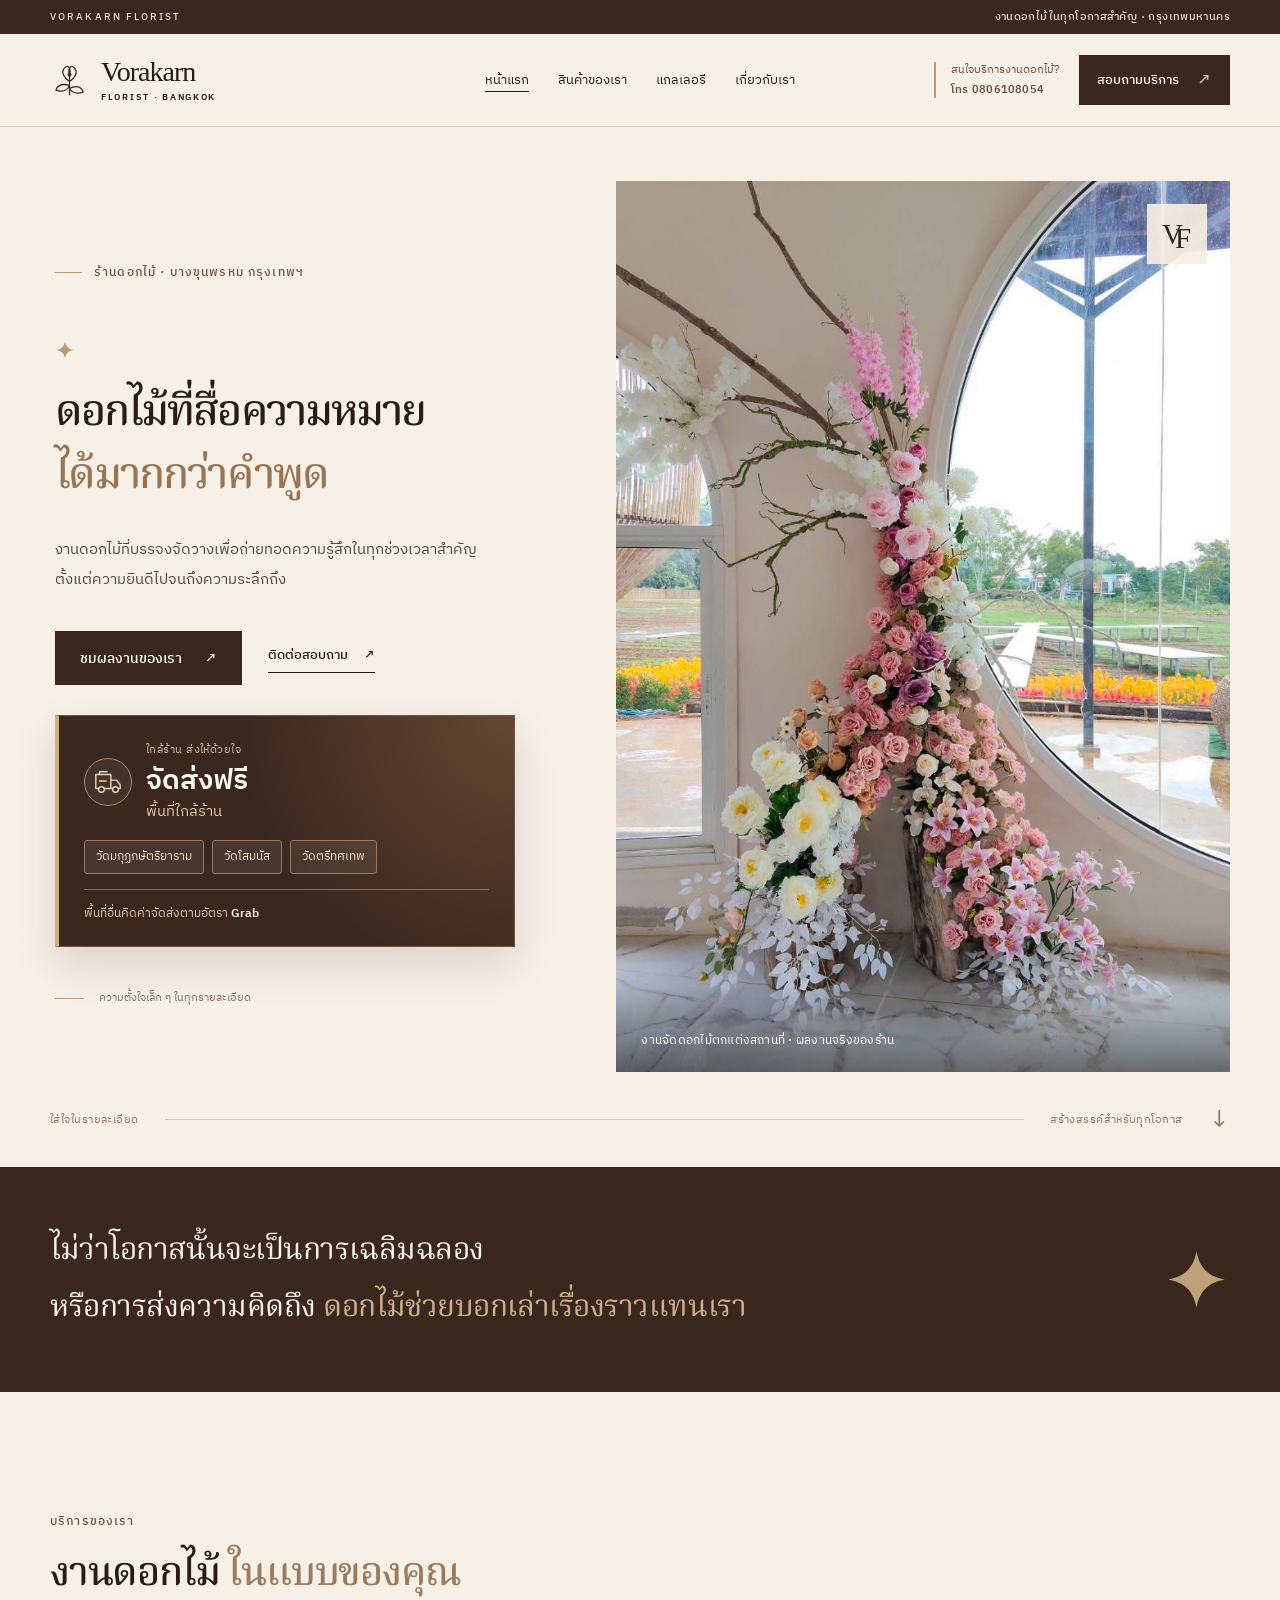
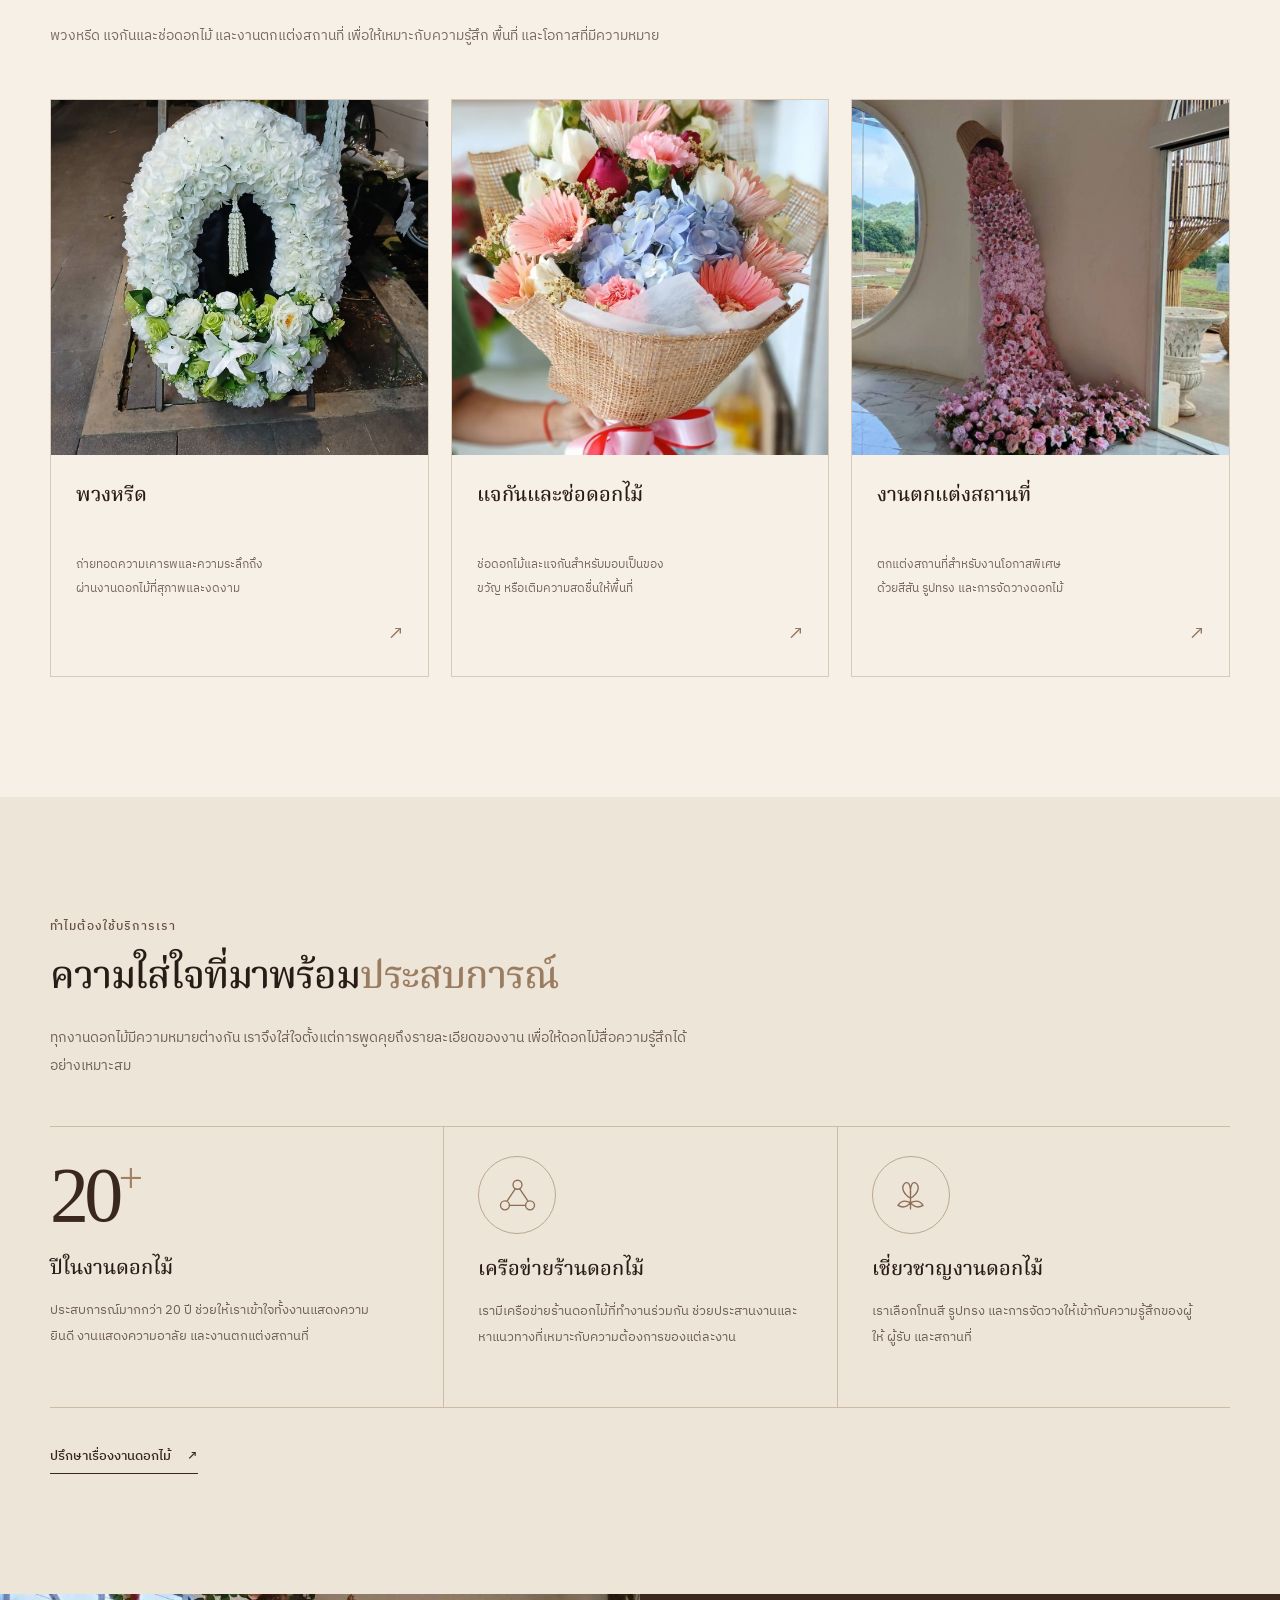
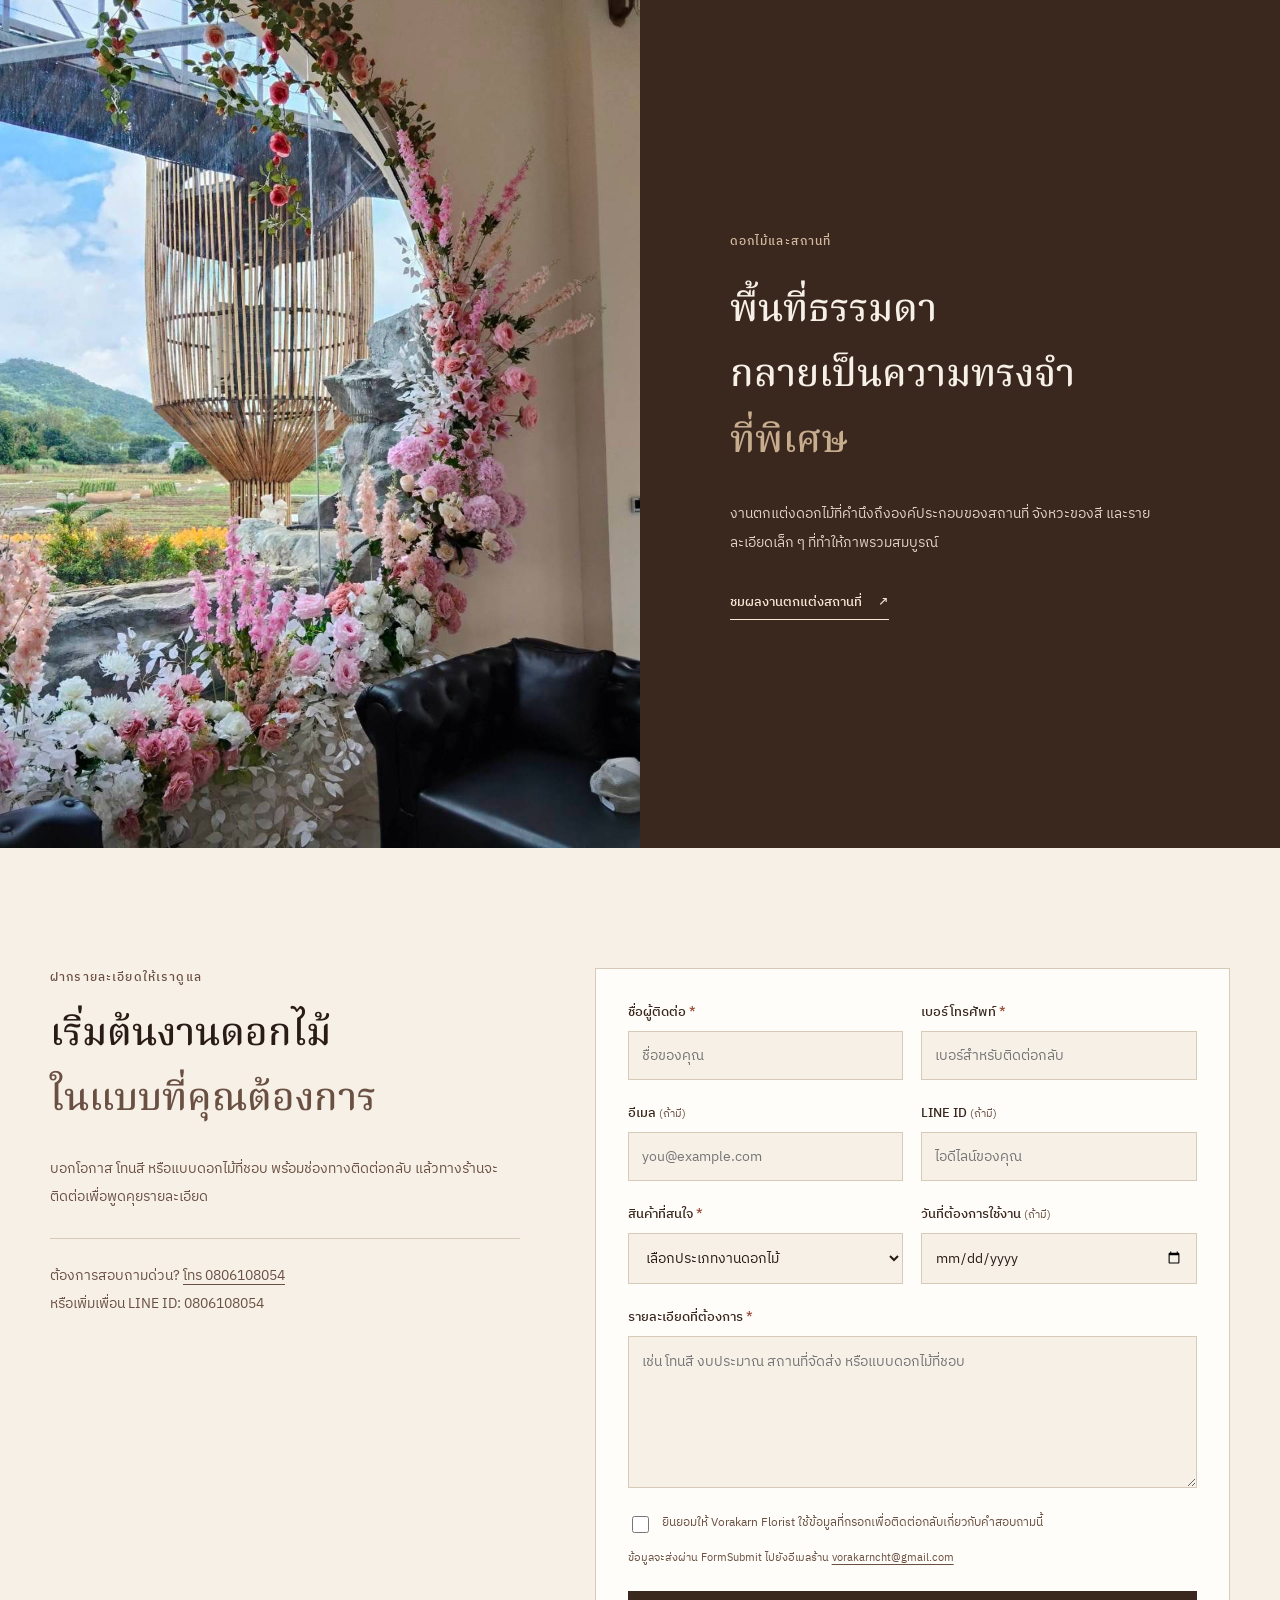
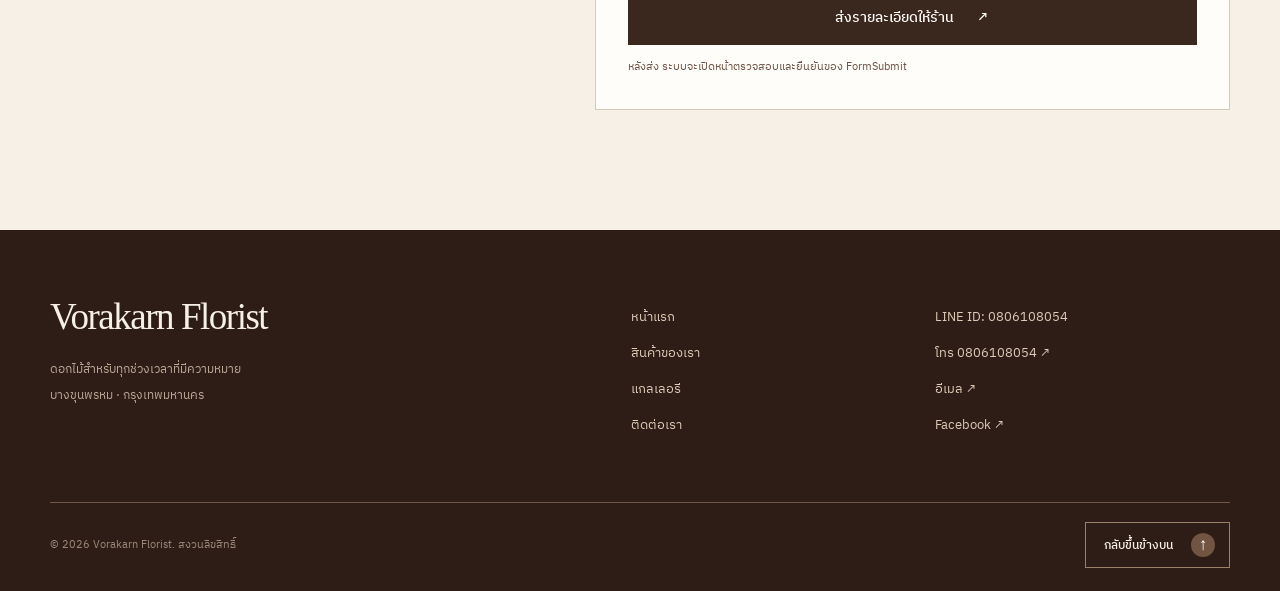
==== commit 201466fe: "Add inquiry form to home page" ====
--- a/index.html
+++ b/index.html
@@ -85,8 +85,27 @@
 </section>
 <section aria-label="ภาพผลงานจริง" class="image-feature"><div class="feature-photo"><img alt="งานตกแต่งดอกไม้โทนชมพูข้างหน้าต่างทรงโค้ง" loading="lazy" src="/assets/photos/IMG_4002.JPG"/></div><div class="feature-copy"><div class="feature-copy-inner reveal"><span class="overline">ดอกไม้และสถานที่</span><h2>พื้นที่ธรรมดา<br/>กลายเป็นความทรงจำ<br/><em>ที่พิเศษ</em></h2><p>งานตกแต่งดอกไม้ที่คำนึงถึงองค์ประกอบของสถานที่ จังหวะของสี และรายละเอียดเล็ก ๆ ที่ทำให้ภาพรวมสมบูรณ์</p><a class="text-link text-link-light" href="/gallery/">ชมผลงานตกแต่งสถานที่ <span aria-hidden="true">↗</span></a></div></div></section>
 
-
-
+<section class="section lead-section" aria-labelledby="lead-title" id="inquiry">
+<div class="shell lead-layout"><div class="lead-intro"><p class="overline">ฝากรายละเอียดให้เราดูแล</p><h2 id="lead-title">เริ่มต้นงานดอกไม้<br/><em>ในแบบที่คุณต้องการ</em></h2><p>บอกโอกาส โทนสี หรือแบบดอกไม้ที่ชอบ พร้อมช่องทางติดต่อกลับ แล้วทางร้านจะติดต่อเพื่อพูดคุยรายละเอียด</p><p class="lead-urgent">ต้องการสอบถามด่วน? <a href="tel:+66806108054">โทร 0806108054</a><br/>หรือเพิ่มเพื่อน LINE ID: 0806108054</p></div>
+<form class="lead-form" action="https://formsubmit.co/vorakarncht@gmail.com" method="POST" accept-charset="UTF-8">
+<input type="hidden" name="_subject" value="ลูกค้าสอบถามงานดอกไม้ใหม่ | Vorakarn Florist"/>
+<input type="hidden" name="_template" value="table"/>
+<div class="lead-honeypot" aria-hidden="true"><label for="lead-website">เว้นช่องนี้ว่างไว้</label><input type="text" id="lead-website" name="_honey" tabindex="-1" autocomplete="off"/></div>
+<div class="lead-fields">
+<div class="lead-field"><label for="lead-name">ชื่อผู้ติดต่อ <span>*</span></label><input id="lead-name" name="name" autocomplete="name" maxlength="100" required placeholder="ชื่อของคุณ"/></div>
+<div class="lead-field"><label for="lead-phone">เบอร์โทรศัพท์ <span>*</span></label><input id="lead-phone" name="phone" type="tel" autocomplete="tel" inputmode="tel" minlength="9" maxlength="25" pattern="[+0-9() .-]{9,25}" required placeholder="เบอร์สำหรับติดต่อกลับ"/></div>
+<div class="lead-field"><label for="lead-email">อีเมล <small>(ถ้ามี)</small></label><input id="lead-email" name="email" type="email" autocomplete="email" maxlength="254" placeholder="you@example.com"/></div>
+<div class="lead-field"><label for="lead-line">LINE ID <small>(ถ้ามี)</small></label><input id="lead-line" name="line_id" maxlength="100" placeholder="ไอดีไลน์ของคุณ"/></div>
+<div class="lead-field"><label for="lead-service">สินค้าที่สนใจ <span>*</span></label><select id="lead-service" name="service" required><option value="" disabled selected>เลือกประเภทงานดอกไม้</option><option>พวงหรีด</option><option>แจกันและช่อดอกไม้</option><option>งานตกแต่งสถานที่</option><option>ต้องการคำแนะนำ</option></select></div>
+<div class="lead-field"><label for="lead-date">วันที่ต้องการใช้งาน <small>(ถ้ามี)</small></label><input id="lead-date" name="requested_date" type="date"/></div>
+<div class="lead-field lead-wide"><label for="lead-message">รายละเอียดที่ต้องการ <span>*</span></label><textarea id="lead-message" name="message" rows="5" maxlength="5000" required placeholder="เช่น โทนสี งบประมาณ สถานที่จัดส่ง หรือแบบดอกไม้ที่ชอบ"></textarea></div>
+</div>
+<label class="lead-consent"><input type="checkbox" name="contact_consent" value="ยินยอมให้ติดต่อกลับเกี่ยวกับคำสอบถามนี้" required/><span>ยินยอมให้ Vorakarn Florist ใช้ข้อมูลที่กรอกเพื่อติดต่อกลับเกี่ยวกับคำสอบถามนี้</span></label>
+<p class="lead-privacy">ข้อมูลจะส่งผ่าน FormSubmit ไปยังอีเมลร้าน <a href="mailto:vorakarncht@gmail.com">vorakarncht@gmail.com</a></p>
+<button class="btn btn-dark lead-submit" type="submit">ส่งรายละเอียดให้ร้าน <span aria-hidden="true">↗</span></button>
+<p class="lead-submit-note">หลังส่ง ระบบจะเปิดหน้าตรวจสอบและยืนยันของ FormSubmit</p>
+</form></div>
+</section>
 
 </main>
 <footer class="site-footer"><div class="shell footer-grid"><div><div class="footer-brand">Vorakarn<span> Florist</span></div><p>ดอกไม้สำหรับทุกช่วงเวลาที่มีความหมาย<br/>บางขุนพรหม · กรุงเทพมหานคร</p></div><div class="footer-links"><a href="/">หน้าแรก</a><a href="/flowers/">สินค้าของเรา</a><a href="/gallery/">แกลเลอรี</a><a href="/contact/">ติดต่อเรา</a></div><div class="footer-social"><span>LINE ID: 0806108054</span><a href="tel:+66806108054">โทร 0806108054 ↗</a><a href="mailto:vorakarncht@gmail.com">อีเมล ↗</a><a href="https://www.facebook.com/profile.php?id=61595373192844" rel="noopener noreferrer" target="_blank">Facebook ↗</a></div></div><div class="shell footer-bottom"><span>© <span id="year">2026</span> Vorakarn Florist. สงวนลิขสิทธิ์</span><a class="back-to-top" href="#">กลับขึ้นข้างบน <span aria-hidden="true">↑</span></a></div></footer>
--- a/assets/styles.css
+++ b/assets/styles.css
@@ -1,5 +1,5 @@
-:root{--brown:#3a281f;--espresso:#291b16;--brown-light:#6a5042;--cream:#f7f0e7;--sand:#ede2d3;--beige:#d5c4ae;--gold:#b89b78;--line:#d7cab8;--white:#fffdf9;--serif:'Noto Serif Thai',Georgia,serif;--sans:'IBM Plex Sans Thai',system-ui,sans-serif}*{box-sizing:border-box}html{scroll-behavior:smooth;scroll-padding-top:95px}body{margin:0;background:var(--cream);color:var(--espresso);font-family:var(--sans);font-size:16px;font-weight:400;-webkit-font-smoothing:antialiased}body:has(dialog[open]){overflow:hidden}a{color:inherit;text-decoration:none}button{font:inherit}img{display:block;width:100%}h1,h2,h3,p{margin:0}h1,h2,h3{font-family:var(--serif);font-weight:500}em{font-style:normal;color:var(--brown-light)}.shell{width:min(1260px,calc(100% - 100px));margin:auto}.skip-link{position:absolute;left:12px;top:-100px;background:white;color:black;padding:10px 16px;z-index:999}.skip-link:focus{top:12px}.notice-bar{background:var(--brown);color:#e8dbc9;font:500 10px var(--sans);letter-spacing:.21em}.notice-bar .shell{display:flex;align-items:center;justify-content:space-between;height:34px}.notice-right{font-size:11px;letter-spacing:.035em}.site-header{position:sticky;top:0;background:rgba(247,240,231,.97);backdrop-filter:blur(20px);border-bottom:1px solid var(--line);z-index:20}.header-inner{height:92px;display:flex;align-items:center;justify-content:space-between;gap:20px}.brand{display:flex;align-items:center;gap:12px;white-space:nowrap}.brand-mark{width:39px;height:39px;color:var(--brown)}.brand-mark svg{width:100%;height:100%}.brand-type{display:flex;flex-direction:column;line-height:1}.brand-type strong{font-family:Georgia,serif;font-size:28px;font-weight:400;letter-spacing:-.035em}.brand-type small{margin-top:7px;font-size:9px;letter-spacing:.19em;font-weight:600}.primary-nav{display:flex;gap:29px;align-items:center}.primary-nav>a{font-size:13px;transition:color .2s}.primary-nav>a:hover,.text-link:hover{color:#98754f}.header-cta{background:var(--brown);color:#fff8ef;padding:15px 20px;font-size:12px;white-space:nowrap;transition:background .2s}.header-cta:hover,.btn-dark:hover{background:#694b37}.header-cta span,.btn span,.text-link span{margin-left:13px}.mobile-contact,.menu-toggle{display:none!important}.hero{padding-top:54px}.hero-grid{display:grid;grid-template-columns:.96fr 1.04fr;min-height:650px;align-items:stretch}.hero-copy{padding:82px 50px 65px 5px;display:flex;flex-direction:column;align-items:flex-start;position:relative}.eyebrow,.overline{font-size:12px;letter-spacing:.095em;font-weight:500;color:var(--brown-light)}.eyebrow{display:flex;align-items:center;gap:12px}.eyebrow-line{display:inline-block;width:27px;height:1px;background:var(--gold)}.hero-ornament{font-size:20px;color:var(--gold);margin:58px 0 22px}.hero h1{font-size:clamp(36px,3.35vw,54px);line-height:1.47;letter-spacing:-.045em;white-space:nowrap}.hero h1 em{color:#967657}.hero-lead{max-width:435px;line-height:2;opacity:.8;font-size:15px;margin:27px 0 36px}.hero-actions{display:flex;align-items:center;flex-wrap:wrap;gap:26px}.btn{display:inline-flex;align-items:center;justify-content:center;gap:10px;padding:15px 25px;font-size:14px;font-weight:500;min-height:54px;transition:background .2s,transform .2s}.btn:hover{transform:translateY(-2px)}.btn-dark{background:var(--brown);color:var(--white)}.btn-light{background:var(--cream);color:var(--brown)}.btn-light:hover{background:#e5d8c6}.btn-outline{border:1px solid #aa9481;color:var(--brown);padding-inline:26px}.btn-outline:hover{background:var(--sand)}.text-link{border-bottom:1px solid currentColor;padding-bottom:6px;font-size:13px;font-weight:500;transition:color .2s}.hero-note{display:flex;align-items:center;gap:15px;margin-top:auto;padding-top:42px;color:#827365;font-size:11px}.thin-line{width:29px;height:1px;background:#b29b87}.hero-photo{height:100%;min-height:650px;position:relative;overflow:hidden;background:#cbb8ab}.hero-photo>img{height:100%;object-fit:cover;object-position:center 45%;transition:transform .7s}.hero-photo:hover>img{transform:scale(1.035)}.photo-corner{position:absolute;right:23px;top:23px;width:60px;height:60px;background:#f8efe2e8;display:flex;align-items:center;justify-content:center;font-family:Georgia,serif;font-size:29px;letter-spacing:-8px;padding-right:9px;color:var(--brown)}.photo-corner span{padding-top:8px}.photo-caption{position:absolute;bottom:0;left:0;right:0;background:linear-gradient(transparent,rgba(0,0,0,.48));color:white;font-size:12px;letter-spacing:.02em;padding:45px 25px 22px}.hero-bottom{height:95px;display:flex;gap:26px;align-items:center;color:#8c7666;font-size:11px;letter-spacing:.04em}.hero-bottom-line{flex:1;height:1px;background:var(--line)}.hero-bottom>a{font-size:25px}.intro-band{background:var(--brown);color:var(--cream)}.intro-band-inner{min-height:225px;display:flex;align-items:center;justify-content:space-between;gap:30px}.intro-band p{font-family:var(--serif);font-size:clamp(20px,2.4vw,30px);line-height:1.9;letter-spacing:-.015em}.intro-band p span{color:#ccaf8e}.intro-star{font-size:67px;color:#bda17b}.section{padding:120px 0}.section-heading{display:flex;justify-content:space-between;align-items:end;gap:70px;margin-bottom:49px}.section-heading h2{font-size:clamp(29px,3.1vw,44px);line-height:1.5;letter-spacing:-.03em;margin-top:13px}.section-heading h2 em,.about h2 em{color:#9a7c61}.section-heading>p{font-size:14px;max-width:375px;line-height:2;color:#796b5f}.service-grid{display:grid;grid-template-columns:repeat(3,1fr);gap:22px}.service-card{border:1px solid var(--line);background:#f7f0e7;transition:transform .3s,box-shadow .3s;overflow:hidden}.service-card:hover{transform:translateY(-6px);box-shadow:0 20px 50px #38271d12}.service-image{height:355px;overflow:hidden;background:#e1d7cb}.service-image img{height:100%;object-fit:cover;transition:transform .5s}.service-card:hover img{transform:scale(1.06)}.service-info{padding:25px 25px 32px;position:relative;min-height:221px}.service-info h3{font-size:20px;line-height:1.6;margin:13px 0 12px;padding-right:20px}.service-info p{font-size:12px;color:#76685c;line-height:2;max-width:95%}.service-arrow{position:absolute;right:24px;bottom:25px;font-size:20px;color:#92765d}.image-feature{display:grid;grid-template-columns:1fr 1fr;min-height:630px}.feature-photo{background:#d3c9c0;min-height:630px}.feature-photo img{height:100%;object-fit:cover;object-position:center 46%}.feature-copy{display:flex;align-items:center;background:var(--brown);color:var(--cream);padding:70px min(7vw,105px)}.feature-copy-inner{max-width:470px}.feature-copy .overline{color:#d5baa0}.feature-copy h2{font-size:clamp(30px,3vw,44px);line-height:1.7;margin:25px 0}.feature-copy h2 em{color:#c7ad8d}.feature-copy p{max-width:420px;color:#e0d2c4;line-height:2.05;font-size:14px;margin-bottom:31px}.text-link-light{color:#f6e8d5}.portfolio{background:#fdf9f2}.gallery-tabs{display:flex;flex-wrap:wrap;gap:28px;border-bottom:1px solid var(--line);margin-bottom:28px}.tab{border:0;background:transparent;color:#847261;padding:0 0 18px;position:relative;cursor:pointer;font-size:13px}.tab.active{color:var(--brown);font-weight:600}.tab.active:after{position:absolute;content:"";height:2px;left:0;right:0;bottom:-1px;background:var(--brown)}.gallery-grid{display:grid;grid-template-columns:repeat(3,minmax(0,1fr));grid-auto-flow:row dense;gap:17px}.gallery-card{border:0;padding:0;background:#e0d5c7;cursor:zoom-in;overflow:hidden;position:relative;aspect-ratio:4/4.3;min-height:0}.gallery-card.tall{grid-row:span 2;aspect-ratio:auto}.gallery-card img{height:100%;object-fit:cover;transition:transform .65s}.gallery-card:hover img{transform:scale(1.065)}.gallery-card:focus-visible{outline:3px solid #9b6f45;outline-offset:3px}.gallery-card[hidden]{display:none!important}.gallery-overlay{display:flex;justify-content:space-between;position:absolute;bottom:0;left:0;right:0;padding:48px 19px 20px;background:linear-gradient(transparent,rgba(31,22,18,.78));color:#fff;font-size:12px;text-align:left;opacity:0;transform:translateY(7px);transition:opacity .25s,transform .25s}.gallery-card:hover .gallery-overlay,.gallery-card:focus-visible .gallery-overlay{opacity:1;transform:none}.gallery-after{display:flex;align-items:center;justify-content:center;gap:22px;padding-top:42px;color:#746659;font-size:13px}.gallery-after a{text-decoration:underline;text-underline-offset:6px;color:#3a281f;font-weight:600}.wreath-section{background:#eee5d9;padding:110px 0}.wreath-grid{display:grid;grid-template-columns:.96fr 1.04fr;gap:min(9vw,120px);align-items:center}.wreath-photo{max-width:480px;aspect-ratio:4/4.5;background:#d6c3b4}.wreath-photo img{width:100%;height:100%;object-fit:cover}.wreath-copy{max-width:520px}.wreath-copy h2{font-size:clamp(30px,3.5vw,49px);line-height:1.55;margin:21px 0}.wreath-copy>p:not(.overline){font-size:15px;line-height:2.1;color:#706154;margin-bottom:30px}.about{background:#f7f0e7}.about-grid{display:grid;grid-template-columns:1fr 1fr;gap:130px}.about-lead{display:flex;flex-direction:column;min-height:320px}.about h2{font-size:clamp(31px,3.25vw,49px);line-height:1.55;margin:18px 0 34px}.about-flower{font-size:65px;font-weight:300;color:#bda17b;margin-top:auto}.about-body{border-left:1px solid var(--line);padding-left:55px}.about-body p{font-size:16px;line-height:2.2;color:#67594d;margin-bottom:22px}.about-body strong{font-family:Georgia,serif;font-size:20px;color:var(--brown);font-weight:400}.about-body .text-link{display:inline-block;margin-top:17px}.contact{background:var(--brown);color:var(--cream);padding:120px 0}.contact-grid{display:grid;grid-template-columns:.95fr 1.05fr;gap:125px}.contact .overline{color:#cbb194}.contact h2{font-size:clamp(34px,4.3vw,60px);line-height:1.5;margin:22px 0}.contact h2 em{color:#cfb48f}.contact-intro>p:not(.overline){font-size:14px;line-height:2.05;color:#e4d6c8;max-width:410px;margin-bottom:33px}.contact-details{border-top:1px solid #806c5d}.contact-item{display:grid;grid-template-columns:50px 1fr 25px;gap:12px;align-items:start;padding:24px 0;border-bottom:1px solid #806c5d}.contact-index{color:#a99481;font:12px Georgia,serif;padding-top:5px}.contact-item h3{font-family:var(--sans);font-size:12px;font-weight:400;color:#c7b09b;margin-bottom:6px}.contact-item a{font-size:16px;line-height:1.8;word-break:break-word;transition:color .2s}.contact-item a:hover{color:#dbc19f}.contact-out{font-size:23px;color:#c9ae91}.site-footer{background:#2d1d16;color:#decbb8;padding:65px 0 23px}.footer-grid{display:grid;grid-template-columns:1.3fr 1fr 1fr;gap:60px}.footer-brand{font-family:Georgia,serif;font-size:37px;letter-spacing:-.04em;color:var(--cream)}.footer-brand span{font-weight:400}.footer-grid p{font-size:12px;color:#bda998;line-height:2.1;margin-top:19px}.footer-links,.footer-social{display:flex;flex-direction:column;gap:14px;padding-top:11px;font-size:13px}.footer-links a:hover,.footer-social a:hover{color:white}.footer-bottom{display:flex;justify-content:space-between;border-top:1px solid #705746;margin-top:66px;padding-top:19px;color:#9c897a;font-size:11px}.lightbox{border:0;padding:0;background:#1d1511f7;color:#fff;position:fixed;inset:0;width:100vw;height:100vh;max-width:none;max-height:none;overflow:hidden}.lightbox::backdrop{background:#120c09e8}.lightbox-img{position:absolute;left:50%;top:50%;transform:translate(-50%,-50%);max-height:85vh;max-width:85vw;width:auto;height:auto;object-fit:contain}.lightbox-caption{position:absolute;left:50%;transform:translateX(-50%);bottom:14px;text-align:center;font-size:13px}.lightbox-close,.lightbox-prev,.lightbox-next{position:absolute;border:0;background:#fff2;color:#fff;cursor:pointer;width:45px;height:45px;border-radius:50%;font:31px Georgia,serif}.lightbox-close{right:24px;top:21px}.lightbox-prev{left:25px;top:50%}.lightbox-next{right:25px;top:50%}.lightbox-close:hover,.lightbox-prev:hover,.lightbox-next:hover{background:#fff4}.reveal{opacity:1;transform:none}@media(prefers-reduced-motion:no-preference){.js-reveal .reveal:not(.visible){opacity:0;transform:translateY(18px)}.js-reveal .reveal{transition:opacity .7s ease,transform .7s ease}.js-reveal .reveal.visible{opacity:1;transform:none}}@media(max-width:1160px){.shell{width:min(1100px,calc(100% - 70px))}.primary-nav{gap:17px}.primary-nav>a{font-size:12px}.hero-copy{padding-right:22px}.hero h1{font-size:41px}.header-cta{padding:14px}.service-image{height:300px}.contact-grid{gap:70px}}@media(max-width:900px){.shell{width:calc(100% - 48px)}.notice-bar .shell{height:30px}.header-inner{height:75px}.primary-nav{gap:13px}.header-cta{display:none}.hero{padding-top:25px}.hero-grid{grid-template-columns:1fr 1fr;min-height:530px}.hero-copy{padding:42px 25px 37px 0}.hero-ornament{margin:25px 0 14px}.hero h1{font-size:34px;white-space:normal}.hero-lead{font-size:13px}.hero-photo{min-height:530px}.section{padding:85px 0}.section-heading{gap:25px}.service-grid{gap:12px}.service-image{height:250px}.service-info{padding:20px;min-height:245px}.service-info h3{font-size:17px}.image-feature,.feature-photo{min-height:525px}.feature-copy{padding:45px}.about-grid{gap:60px}.contact-grid{gap:50px}.gallery-grid{gap:12px}}
-@media(max-width:680px){html{scroll-padding-top:76px}.shell{width:calc(100% - 38px)}.notice-bar .shell{justify-content:center}.notice-right{display:none}.site-header .header-inner{height:72px}.brand-mark{width:31px;height:31px}.brand-type strong{font-size:23px}.brand-type small{font-size:8px}.menu-toggle{display:flex!important;flex-direction:column;justify-content:center;gap:6px;width:40px;height:40px;background:transparent;border:0;padding:9px;cursor:pointer}.menu-toggle span{background:var(--brown);height:2px;width:23px;transition:transform .2s}.menu-toggle[aria-expanded=true] span:first-child{transform:translateY(4px) rotate(45deg)}.menu-toggle[aria-expanded=true] span:last-child{transform:translateY(-4px) rotate(-45deg)}.primary-nav{position:absolute;left:0;right:0;top:72px;background:var(--cream);border-bottom:1px solid var(--line);padding:14px 19px 20px;display:none;flex-direction:column;align-items:stretch;gap:0;box-shadow:0 30px 30px #0002}.primary-nav.open{display:flex}.primary-nav>a{font-size:15px;border-bottom:1px solid var(--line);padding:13px 7px}.mobile-contact{display:block!important}.hero{padding:0}.hero-grid{grid-template-columns:1fr;min-height:0}.hero-copy{padding:52px 2px 42px;min-height:470px}.eyebrow{font-size:11px}.hero-ornament{margin:26px 0 13px}.hero h1{font-size:clamp(33px,8vw,43px);line-height:1.58}.hero-lead{max-width:360px;line-height:1.95;font-size:13px;margin:19px 0 29px}.hero-actions{gap:24px}.btn{min-height:51px;font-size:13px}.hero-note{padding-top:37px}.hero-photo{height:510px;min-height:0}.photo-corner{width:51px;height:51px;font-size:25px}.hero-bottom{height:70px;gap:13px;font-size:9px}.hero-bottom-line{max-width:30px}.hero-bottom>a{margin-left:auto}.intro-band-inner{min-height:190px}.intro-band p{font-size:20px}.intro-star{font-size:33px}.section{padding:82px 0}.section-heading{align-items:flex-start;flex-direction:column;gap:15px;margin-bottom:34px}.section-heading h2{font-size:32px}.section-heading>p{font-size:13px}.service-grid{grid-template-columns:1fr;gap:21px}.service-image{height:320px}.service-info{min-height:0;padding:19px 23px 29px}.service-info h3{font-size:21px}.service-info p{max-width:93%;font-size:13px}.image-feature{grid-template-columns:1fr}.feature-photo{min-height:0;height:410px}.feature-copy{padding:64px 27px;min-height:430px}.feature-copy h2{font-size:32px}.gallery-tabs{gap:13px}.tab{font-size:11px}.gallery-grid{grid-template-columns:repeat(2,minmax(0,1fr));gap:9px}.gallery-card{aspect-ratio:3/4.3}.gallery-card.tall{grid-row:span 2}.gallery-overlay{opacity:1;transform:none;padding:35px 9px 11px;font-size:10px}.gallery-after{align-items:flex-start;flex-direction:column;gap:6px;line-height:1.8}.wreath-section{padding:78px 0}.wreath-grid{grid-template-columns:1fr;gap:40px}.wreath-photo{max-width:none;aspect-ratio:4/4}.wreath-copy h2{font-size:35px}.about-grid{grid-template-columns:1fr;gap:22px}.about-lead{min-height:0}.about h2{font-size:34px}.about-flower{display:none}.about-body{padding-left:20px}.about-body p{font-size:14px}.contact{padding:90px 0}.contact-grid{grid-template-columns:1fr;gap:56px}.contact h2{font-size:42px}.contact-item{grid-template-columns:27px 1fr 20px}.contact-item a{font-size:14px}.footer-grid{grid-template-columns:1fr 1fr;gap:35px}.footer-grid>div:first-child{grid-column:span 2}.footer-brand{font-size:31px}.footer-bottom{gap:15px;line-height:1.7}.lightbox-img{max-width:87vw;max-height:78vh}.lightbox-close{right:15px;top:15px}.lightbox-prev{left:6px}.lightbox-next{right:6px}}
+:root{--brown:#3a281f;--espresso:#291b16;--brown-light:#6a5042;--cream:#f7f0e7;--sand:#ede2d3;--beige:#d5c4ae;--gold:#b89b78;--line:#d7cab8;--white:#fffdf9;--serif:'Noto Serif Thai',Georgia,serif;--sans:'IBM Plex Sans Thai',system-ui,sans-serif}*{box-sizing:border-box}html{scroll-behavior:smooth;scroll-padding-top:95px}body{margin:0;background:var(--cream);color:var(--espresso);font-family:var(--sans);font-size:16px;font-weight:400;-webkit-font-smoothing:antialiased}body:has(dialog[open]){overflow:hidden}a{color:inherit;text-decoration:none}button{font:inherit}img{display:block;width:100%}h1,h2,h3,p{margin:0}h1,h2,h3{font-family:var(--serif);font-weight:500}em{font-style:normal;color:var(--brown-light)}.shell{width:min(1260px,calc(100% - 100px));margin:auto}.skip-link{position:absolute;left:12px;top:-100px;background:white;color:black;padding:10px 16px;z-index:999}.skip-link:focus{top:12px}.notice-bar{background:var(--brown);color:#e8dbc9;font:500 10px var(--sans);letter-spacing:.21em}.notice-bar .shell{display:flex;align-items:center;justify-content:space-between;height:34px}.notice-right{font-size:11px;letter-spacing:.035em}.site-header{position:sticky;top:0;background:rgba(247,240,231,.97);backdrop-filter:blur(20px);border-bottom:1px solid var(--line);z-index:20}.header-inner{height:92px;display:flex;align-items:center;justify-content:space-between;gap:20px}.brand{display:flex;align-items:center;gap:12px;white-space:nowrap}.brand-mark{width:39px;height:39px;color:var(--brown)}.brand-mark svg{width:100%;height:100%}.brand-type{display:flex;flex-direction:column;line-height:1}.brand-type strong{font-family:Georgia,serif;font-size:28px;font-weight:400;letter-spacing:-.035em}.brand-type small{margin-top:7px;font-size:9px;letter-spacing:.19em;font-weight:600}.primary-nav{display:flex;gap:29px;align-items:center}.primary-nav>a{font-size:13px;transition:color .2s}.primary-nav>a:hover,.text-link:hover{color:#98754f}.header-cta{background:var(--brown);color:#fff8ef;padding:15px 20px;font-size:12px;white-space:nowrap;transition:background .2s}.header-cta:hover,.btn-dark:hover{background:#694b37}.header-cta span,.btn span,.text-link span{margin-left:13px}.mobile-contact,.menu-toggle{display:none!important}.hero{padding-top:54px}.hero-grid{display:grid;grid-template-columns:.96fr 1.04fr;min-height:650px;align-items:stretch}.hero-copy{padding:82px 50px 65px 5px;display:flex;flex-direction:column;align-items:flex-start;position:relative}.eyebrow,.overline{font-size:12px;letter-spacing:.095em;font-weight:500;color:var(--brown-light)}.eyebrow{display:flex;align-items:center;gap:12px}.eyebrow-line{display:inline-block;width:27px;height:1px;background:var(--gold)}.hero-ornament{font-size:20px;color:var(--gold);margin:58px 0 22px}.hero h1{font-size:clamp(36px,3.35vw,54px);line-height:1.47;letter-spacing:-.045em;white-space:nowrap}.hero h1 em{color:#967657}.hero-lead{max-width:435px;line-height:2;opacity:.8;font-size:15px;margin:27px 0 36px}.hero-actions{display:flex;align-items:center;flex-wrap:wrap;gap:26px}.btn{display:inline-flex;align-items:center;justify-content:center;gap:10px;padding:15px 25px;font-size:14px;font-weight:500;min-height:54px;transition:background .2s,transform .2s}.btn:hover{transform:translateY(-2px)}.btn-dark{background:var(--brown);color:var(--white)}.btn-light{background:var(--cream);color:var(--brown)}.btn-light:hover{background:#e5d8c6}.btn-outline{border:1px solid #aa9481;color:var(--brown);padding-inline:26px}.btn-outline:hover{background:var(--sand)}.text-link{border-bottom:1px solid currentColor;padding-bottom:6px;font-size:13px;font-weight:500;transition:color .2s}.hero-note{display:flex;align-items:center;gap:15px;margin-top:auto;padding-top:42px;color:#827365;font-size:11px}.thin-line{width:29px;height:1px;background:#b29b87}.hero-photo{height:100%;min-height:650px;position:relative;overflow:hidden;background:#cbb8ab}.hero-photo>img{height:100%;object-fit:cover;object-position:center 45%;transition:transform .7s}.hero-photo:hover>img{transform:scale(1.035)}.photo-corner{position:absolute;right:23px;top:23px;width:60px;height:60px;background:#f8efe2e8;display:flex;align-items:center;justify-content:center;font-family:Georgia,serif;font-size:29px;letter-spacing:-8px;padding-right:9px;color:var(--brown)}.photo-corner span{padding-top:8px}.photo-caption{position:absolute;bottom:0;left:0;right:0;background:linear-gradient(transparent,rgba(0,0,0,.48));color:white;font-size:12px;letter-spacing:.02em;padding:45px 25px 22px}.hero-bottom{height:95px;display:flex;gap:26px;align-items:center;color:#8c7666;font-size:11px;letter-spacing:.04em}.hero-bottom-line{flex:1;height:1px;background:var(--line)}.hero-bottom>a{font-size:25px}.intro-band{background:var(--brown);color:var(--cream)}.intro-band-inner{min-height:225px;display:flex;align-items:center;justify-content:space-between;gap:30px}.intro-band p{font-family:var(--serif);font-size:clamp(20px,2.4vw,30px);line-height:1.9;letter-spacing:-.015em}.intro-band p span{color:#ccaf8e}.intro-star{font-size:67px;color:#bda17b}.section{padding:120px 0}.section-heading{display:flex;justify-content:space-between;align-items:end;gap:70px;margin-bottom:49px}.section-heading h2{font-size:clamp(29px,3.1vw,44px);line-height:1.5;letter-spacing:-.03em;margin-top:13px}.section-heading h2 em,.about h2 em{color:#9a7c61}.section-heading>p{font-size:14px;max-width:375px;line-height:2;color:#796b5f}.service-grid{display:grid;grid-template-columns:repeat(3,1fr);gap:22px}.service-card{border:1px solid var(--line);background:#f7f0e7;transition:transform .3s,box-shadow .3s;overflow:hidden}.service-card:hover{transform:translateY(-6px);box-shadow:0 20px 50px #38271d12}.service-image{height:355px;overflow:hidden;background:#e1d7cb}.service-image img{height:100%;object-fit:cover;transition:transform .5s}.service-card:hover img{transform:scale(1.06)}.service-info{padding:25px 25px 32px;position:relative;min-height:221px}.service-info h3{font-size:20px;line-height:1.6;margin:13px 0 12px;padding-right:20px}.service-info p{font-size:12px;color:#76685c;line-height:2;max-width:95%}.service-arrow{position:absolute;right:24px;bottom:25px;font-size:20px;color:#92765d}.image-feature{display:grid;grid-template-columns:1fr 1fr;min-height:630px}.feature-photo{background:#d3c9c0;min-height:630px}.feature-photo img{height:100%;object-fit:cover;object-position:center 46%}.feature-copy{display:flex;align-items:center;background:var(--brown);color:var(--cream);padding:70px min(7vw,105px)}.feature-copy-inner{max-width:470px}.feature-copy .overline{color:#d5baa0}.feature-copy h2{font-size:clamp(30px,3vw,44px);line-height:1.7;margin:25px 0}.feature-copy h2 em{color:#c7ad8d}.feature-copy p{max-width:420px;color:#e0d2c4;line-height:2.05;font-size:14px;margin-bottom:31px}.text-link-light{color:#f6e8d5}.portfolio{background:#fdf9f2}.gallery-tabs{display:flex;flex-wrap:wrap;gap:28px;border-bottom:1px solid var(--line);margin-bottom:28px}.tab{border:0;background:transparent;color:#847261;padding:0 0 18px;position:relative;cursor:pointer;font-size:13px}.tab.active{color:var(--brown);font-weight:600}.tab.active:after{position:absolute;content:"";height:2px;left:0;right:0;bottom:-1px;background:var(--brown)}.gallery-grid{display:grid;grid-template-columns:repeat(3,minmax(0,1fr));grid-auto-flow:row dense;gap:17px}.gallery-card{border:0;padding:0;background:#e0d5c7;cursor:zoom-in;overflow:hidden;position:relative;aspect-ratio:4/4.3;min-height:0}.gallery-card.tall{grid-row:span 2;aspect-ratio:auto}.gallery-card img{height:100%;object-fit:cover;transition:transform .65s}.gallery-card:hover img{transform:scale(1.065)}.gallery-card:focus-visible{outline:3px solid #9b6f45;outline-offset:3px}.gallery-card[hidden]{display:none!important}.gallery-overlay{display:flex;justify-content:space-between;position:absolute;bottom:0;left:0;right:0;padding:48px 19px 20px;background:linear-gradient(transparent,rgba(31,22,18,.78));color:#fff;font-size:12px;text-align:left;opacity:0;transform:translateY(7px);transition:opacity .25s,transform .25s}.gallery-card:hover .gallery-overlay,.gallery-card:focus-visible .gallery-overlay{opacity:1;transform:none}.gallery-after{display:flex;align-items:center;justify-content:center;gap:22px;padding-top:42px;color:#746659;font-size:13px}.gallery-after a{text-decoration:underline;text-underline-offset:6px;color:#3a281f;font-weight:600}.wreath-section{background:#eee5d9;padding:110px 0}.wreath-grid{display:grid;grid-template-columns:.96fr 1.04fr;gap:min(9vw,120px);align-items:center}.wreath-photo{max-width:480px;aspect-ratio:4/4.5;background:#d6c3b4}.wreath-photo img{width:100%;height:100%;object-fit:cover}.wreath-copy{max-width:520px}.wreath-copy h2{font-size:clamp(30px,3.5vw,49px);line-height:1.55;margin:21px 0}.wreath-copy>p:not(.overline){font-size:15px;line-height:2.1;color:#706154;margin-bottom:30px}.about{background:#f7f0e7}.about-grid{display:grid;grid-template-columns:1fr 1fr;gap:130px}.about-lead{display:flex;flex-direction:column;min-height:320px}.about h2{font-size:clamp(31px,3.25vw,49px);line-height:1.55;margin:18px 0 34px}.about-flower{font-size:65px;font-weight:300;color:#bda17b;margin-top:auto}.about-body{border-left:1px solid var(--line);padding-left:55px}.about-body p{font-size:16px;line-height:2.2;color:#67594d;margin-bottom:22px}.about-body strong{font-family:Georgia,serif;font-size:20px;color:var(--brown);font-weight:400}.about-body .text-link{display:inline-block;margin-top:17px}.contact{background:var(--brown);color:var(--cream);padding:120px 0}.contact-grid{display:grid;grid-template-columns:.95fr 1.05fr;gap:125px}.contact .overline{color:#cbb194}.contact h1{font-size:clamp(34px,4.3vw,60px);line-height:1.5;margin:22px 0}.contact h1 em{color:#cfb48f}.contact-intro>p:not(.overline){font-size:14px;line-height:2.05;color:#e4d6c8;max-width:410px;margin-bottom:33px}.contact-details{border-top:1px solid #806c5d}.contact-item{display:grid;grid-template-columns:50px 1fr 25px;gap:12px;align-items:start;padding:24px 0;border-bottom:1px solid #806c5d}.contact-index{color:#a99481;font:12px Georgia,serif;padding-top:5px}.contact-item h3{font-family:var(--sans);font-size:12px;font-weight:400;color:#c7b09b;margin-bottom:6px}.contact-item a{font-size:16px;line-height:1.8;word-break:break-word;transition:color .2s}.contact-item a:hover{color:#dbc19f}.contact-out{font-size:23px;color:#c9ae91}.site-footer{background:#2d1d16;color:#decbb8;padding:65px 0 23px}.footer-grid{display:grid;grid-template-columns:1.3fr 1fr 1fr;gap:60px}.footer-brand{font-family:Georgia,serif;font-size:37px;letter-spacing:-.04em;color:var(--cream)}.footer-brand span{font-weight:400}.footer-grid p{font-size:12px;color:#bda998;line-height:2.1;margin-top:19px}.footer-links,.footer-social{display:flex;flex-direction:column;gap:14px;padding-top:11px;font-size:13px}.footer-links a:hover,.footer-social a:hover{color:white}.footer-bottom{display:flex;justify-content:space-between;border-top:1px solid #705746;margin-top:66px;padding-top:19px;color:#9c897a;font-size:11px}.lightbox{border:0;padding:0;background:#1d1511f7;color:#fff;position:fixed;inset:0;width:100vw;height:100vh;max-width:none;max-height:none;overflow:hidden}.lightbox::backdrop{background:#120c09e8}.lightbox-img{position:absolute;left:50%;top:50%;transform:translate(-50%,-50%);max-height:85vh;max-width:85vw;width:auto;height:auto;object-fit:contain}.lightbox-caption{position:absolute;left:50%;transform:translateX(-50%);bottom:14px;text-align:center;font-size:13px}.lightbox-close,.lightbox-prev,.lightbox-next{position:absolute;border:0;background:#fff2;color:#fff;cursor:pointer;width:45px;height:45px;border-radius:50%;font:31px Georgia,serif}.lightbox-close{right:24px;top:21px}.lightbox-prev{left:25px;top:50%}.lightbox-next{right:25px;top:50%}.lightbox-close:hover,.lightbox-prev:hover,.lightbox-next:hover{background:#fff4}.reveal{opacity:1;transform:none}@media(prefers-reduced-motion:no-preference){.js-reveal .reveal:not(.visible){opacity:0;transform:translateY(18px)}.js-reveal .reveal{transition:opacity .7s ease,transform .7s ease}.js-reveal .reveal.visible{opacity:1;transform:none}}@media(max-width:1160px){.shell{width:min(1100px,calc(100% - 70px))}.primary-nav{gap:17px}.primary-nav>a{font-size:12px}.hero-copy{padding-right:22px}.hero h1{font-size:41px}.header-cta{padding:14px}.service-image{height:300px}.contact-grid{gap:70px}}@media(max-width:900px){.shell{width:calc(100% - 48px)}.notice-bar .shell{height:30px}.header-inner{height:75px}.primary-nav{gap:13px}.header-cta{display:none}.hero{padding-top:25px}.hero-grid{grid-template-columns:1fr 1fr;min-height:530px}.hero-copy{padding:42px 25px 37px 0}.hero-ornament{margin:25px 0 14px}.hero h1{font-size:34px;white-space:normal}.hero-lead{font-size:13px}.hero-photo{min-height:530px}.section{padding:85px 0}.section-heading{gap:25px}.service-grid{gap:12px}.service-image{height:250px}.service-info{padding:20px;min-height:245px}.service-info h3{font-size:17px}.image-feature,.feature-photo{min-height:525px}.feature-copy{padding:45px}.about-grid{gap:60px}.contact-grid{gap:50px}.gallery-grid{gap:12px}}
+@media(max-width:680px){html{scroll-padding-top:76px}.shell{width:calc(100% - 38px)}.notice-bar .shell{justify-content:center}.notice-right{display:none}.site-header .header-inner{height:72px}.brand-mark{width:31px;height:31px}.brand-type strong{font-size:23px}.brand-type small{font-size:8px}.menu-toggle{display:flex!important;flex-direction:column;justify-content:center;gap:6px;width:40px;height:40px;background:transparent;border:0;padding:9px;cursor:pointer}.menu-toggle span{background:var(--brown);height:2px;width:23px;transition:transform .2s}.menu-toggle[aria-expanded=true] span:first-child{transform:translateY(4px) rotate(45deg)}.menu-toggle[aria-expanded=true] span:last-child{transform:translateY(-4px) rotate(-45deg)}.primary-nav{position:absolute;left:0;right:0;top:72px;background:var(--cream);border-bottom:1px solid var(--line);padding:14px 19px 20px;display:none;flex-direction:column;align-items:stretch;gap:0;box-shadow:0 30px 30px #0002}.primary-nav.open{display:flex}.primary-nav>a{font-size:15px;border-bottom:1px solid var(--line);padding:13px 7px}.mobile-contact{display:block!important}.hero{padding:0}.hero-grid{grid-template-columns:1fr;min-height:0}.hero-copy{padding:52px 2px 42px;min-height:470px}.eyebrow{font-size:11px}.hero-ornament{margin:26px 0 13px}.hero h1{font-size:clamp(33px,8vw,43px);line-height:1.58}.hero-lead{max-width:360px;line-height:1.95;font-size:13px;margin:19px 0 29px}.hero-actions{gap:24px}.btn{min-height:51px;font-size:13px}.hero-note{padding-top:37px}.hero-photo{height:510px;min-height:0}.photo-corner{width:51px;height:51px;font-size:25px}.hero-bottom{height:70px;gap:13px;font-size:9px}.hero-bottom-line{max-width:30px}.hero-bottom>a{margin-left:auto}.intro-band-inner{min-height:190px}.intro-band p{font-size:20px}.intro-star{font-size:33px}.section{padding:82px 0}.section-heading{align-items:flex-start;flex-direction:column;gap:15px;margin-bottom:34px}.section-heading h2{font-size:32px}.section-heading>p{font-size:13px}.service-grid{grid-template-columns:1fr;gap:21px}.service-image{height:320px}.service-info{min-height:0;padding:19px 23px 29px}.service-info h3{font-size:21px}.service-info p{max-width:93%;font-size:13px}.image-feature{grid-template-columns:1fr}.feature-photo{min-height:0;height:410px}.feature-copy{padding:64px 27px;min-height:430px}.feature-copy h2{font-size:32px}.gallery-tabs{gap:13px}.tab{font-size:11px}.gallery-grid{grid-template-columns:repeat(2,minmax(0,1fr));gap:9px}.gallery-card{aspect-ratio:3/4.3}.gallery-card.tall{grid-row:span 2}.gallery-overlay{opacity:1;transform:none;padding:35px 9px 11px;font-size:10px}.gallery-after{align-items:flex-start;flex-direction:column;gap:6px;line-height:1.8}.wreath-section{padding:78px 0}.wreath-grid{grid-template-columns:1fr;gap:40px}.wreath-photo{max-width:none;aspect-ratio:4/4}.wreath-copy h2{font-size:35px}.about-grid{grid-template-columns:1fr;gap:22px}.about-lead{min-height:0}.about h2{font-size:34px}.about-flower{display:none}.about-body{padding-left:20px}.about-body p{font-size:14px}.contact{padding:90px 0}.contact-grid{grid-template-columns:1fr;gap:56px}.contact h1{font-size:42px}.contact-item{grid-template-columns:27px 1fr 20px}.contact-item a{font-size:14px}.footer-grid{grid-template-columns:1fr 1fr;gap:35px}.footer-grid>div:first-child{grid-column:span 2}.footer-brand{font-size:31px}.footer-bottom{gap:15px;line-height:1.7}.lightbox-img{max-width:87vw;max-height:78vh}.lightbox-close{right:15px;top:15px}.lightbox-prev{left:6px}.lightbox-next{right:6px}}
 @media(max-width:360px){.hero-actions{gap:14px}.hero h1{font-size:31px}.tab{font-size:10px}.gallery-tabs{gap:8px}}@media(prefers-reduced-motion:reduce){html{scroll-behavior:auto}*{animation:none!important;transition:none!important}}
 
 /* Cross-platform monochrome ornaments: iOS draws the original ✳ glyph as a green emoji */
@@ -160,7 +160,7 @@
 .inner-page-intro h1{font-size:clamp(44px,4.2vw,68px);line-height:1.28;letter-spacing:-.035em;margin-top:15px}
 .inner-page-summary{max-width:640px;margin-top:18px;color:#706154;font-size:14px;line-height:2}
 .inner-page-intro+.section{padding-top:88px}
-.inner-page-intro+.contact{padding-top:88px}
+
 .section-heading{display:block}
 .section-heading>p{max-width:650px;margin-top:16px}
 .section-heading h2,.why-heading h2{line-height:1.55}
@@ -176,7 +176,7 @@
 .gallery-after a{white-space:nowrap}
 .footer-grid{grid-template-columns:minmax(0,1.4fr) minmax(140px,.65fr) minmax(180px,.8fr);gap:clamp(35px,5vw,75px)}
 @media(max-width:900px){.service-info h3{min-height:58px}.about-grid,.contact-grid{gap:48px}}
-@media(max-width:680px){.inner-page-intro{padding-top:52px;padding-bottom:39px}.inner-page-intro h1{font-size:clamp(39px,10vw,48px);margin-top:11px}.inner-page-summary{font-size:13px;max-width:42ch;margin-top:14px}.inner-page-intro+.section{padding-top:68px}.inner-page-intro+.contact{padding-top:72px}.section-heading>p{max-width:42ch;margin-top:13px}.service-info h3{min-height:0}.about-grid,.contact-grid{grid-template-columns:1fr}.about-body{padding-left:20px}.gallery-after{gap:8px;margin-top:30px;padding-top:23px}.gallery-after a{white-space:normal}.footer-grid{grid-template-columns:1fr 1fr;gap:35px}}
+@media(max-width:680px){.inner-page-intro{padding-top:52px;padding-bottom:39px}.inner-page-intro h1{font-size:clamp(39px,10vw,48px);margin-top:11px}.inner-page-summary{font-size:13px;max-width:42ch;margin-top:14px}.inner-page-intro+.section{padding-top:68px}.section-heading>p{max-width:42ch;margin-top:13px}.service-info h3{min-height:0}.about-grid,.contact-grid{grid-template-columns:1fr}.about-body{padding-left:20px}.gallery-after{gap:8px;margin-top:30px;padding-top:23px}.gallery-after a{white-space:normal}.footer-grid{grid-template-columns:1fr 1fr;gap:35px}}
 /* Customer inquiry form */
 .lead-layout{display:grid;grid-template-columns:.85fr 1.15fr;gap:75px;align-items:start}
 .lead-intro h2{font-size:clamp(28px,3vw,42px);line-height:1.7;margin:16px 0 22px}
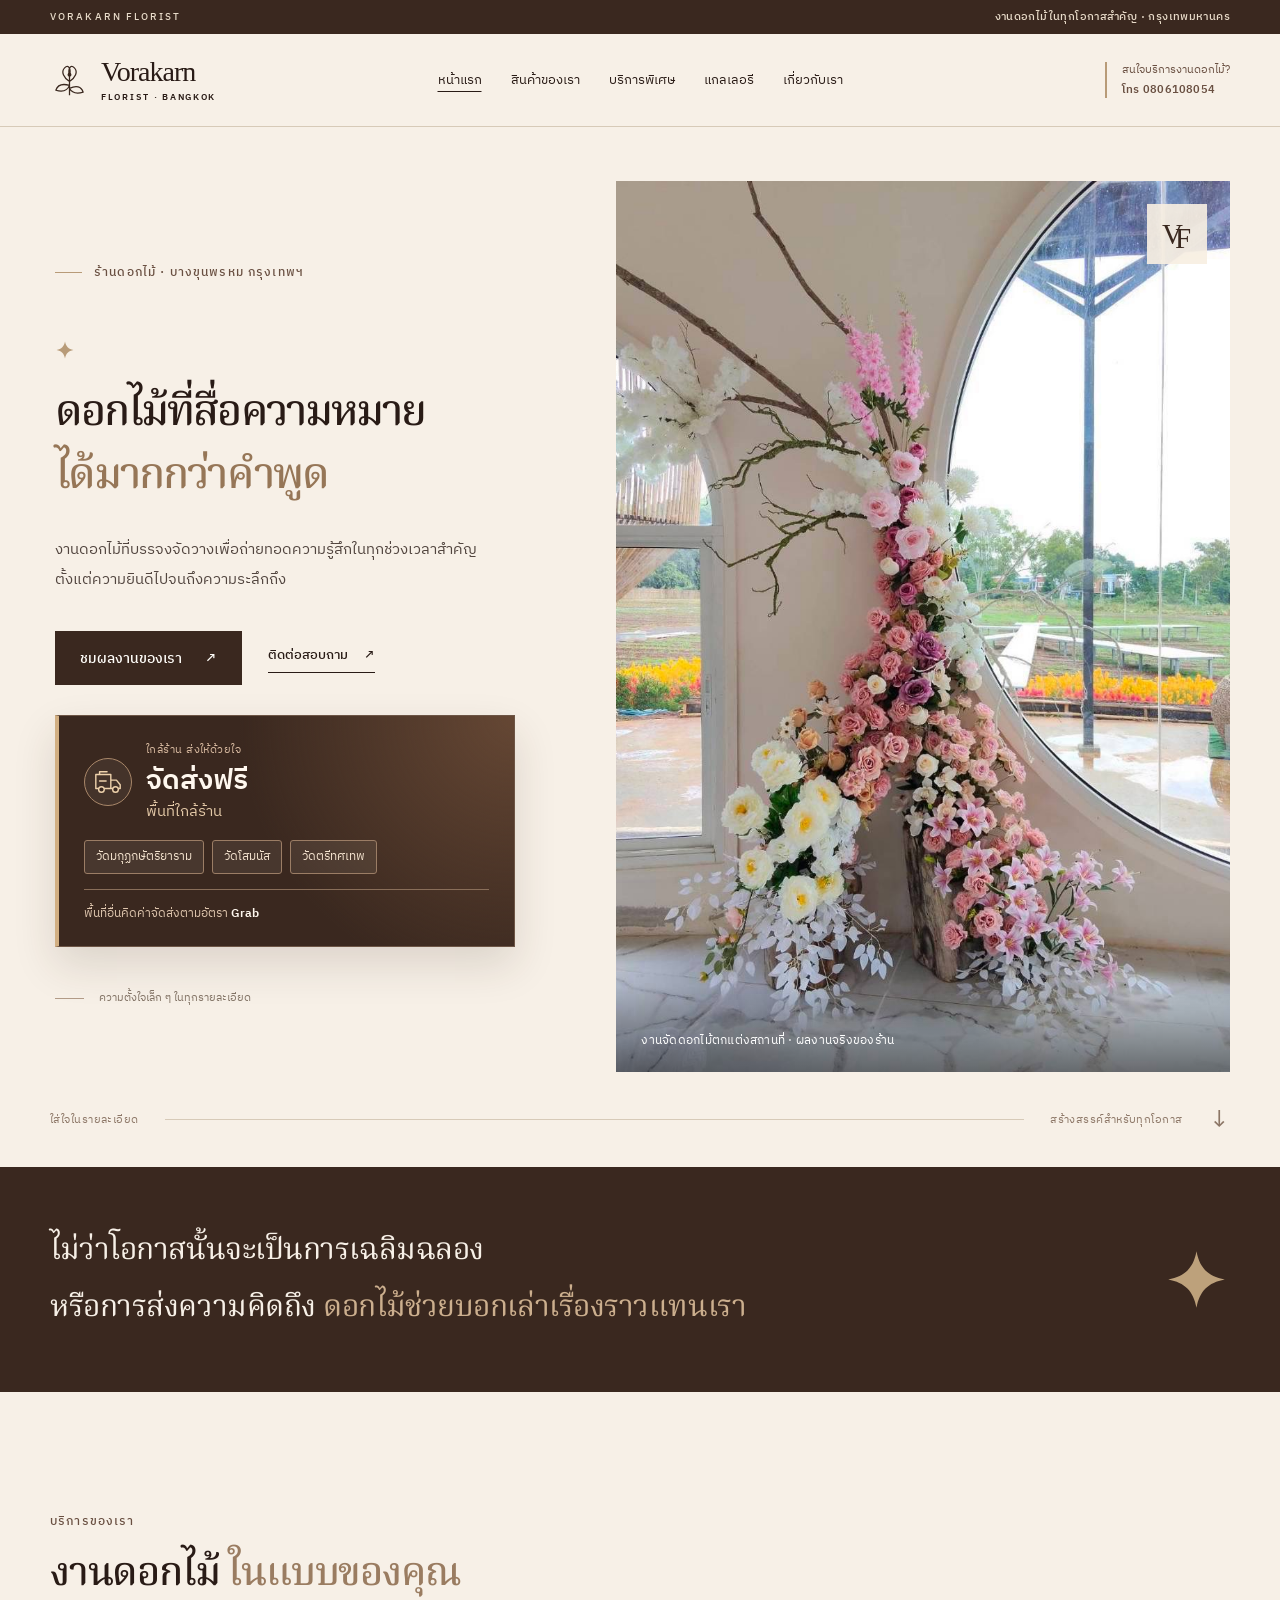
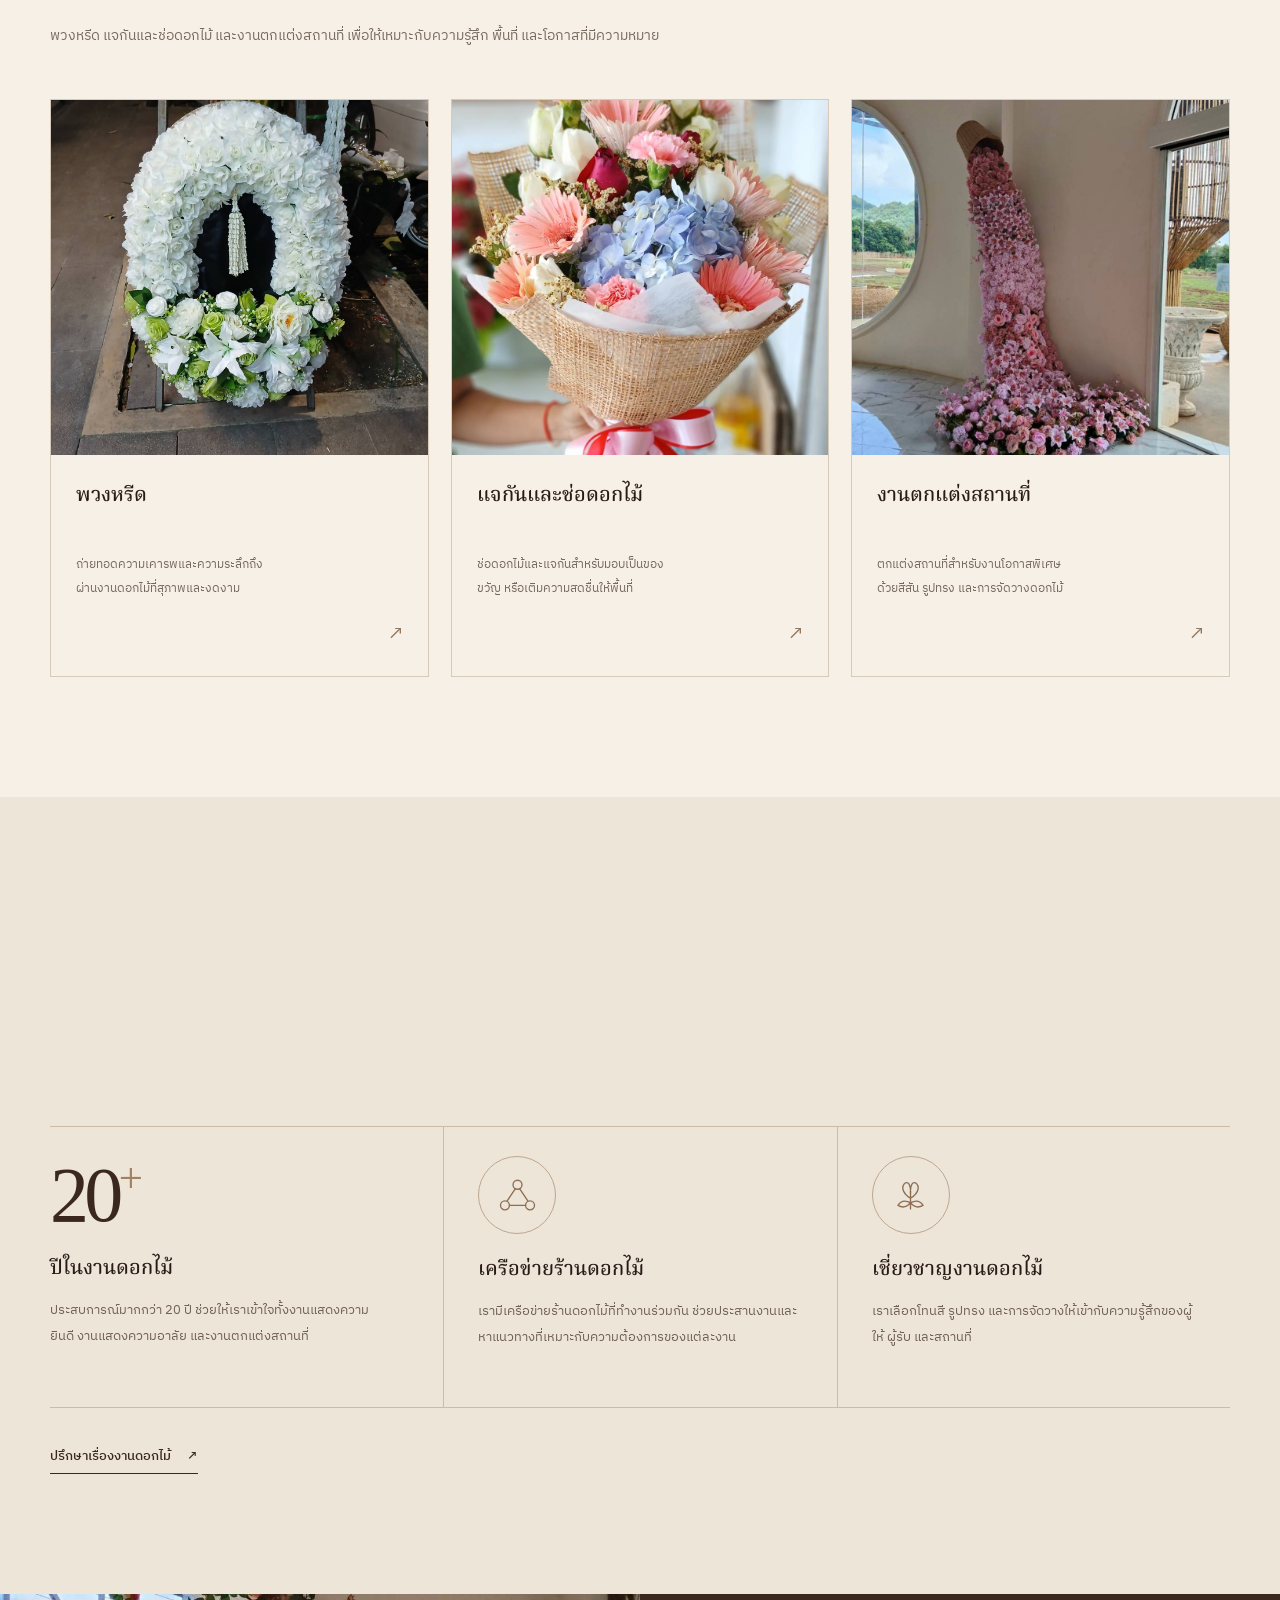
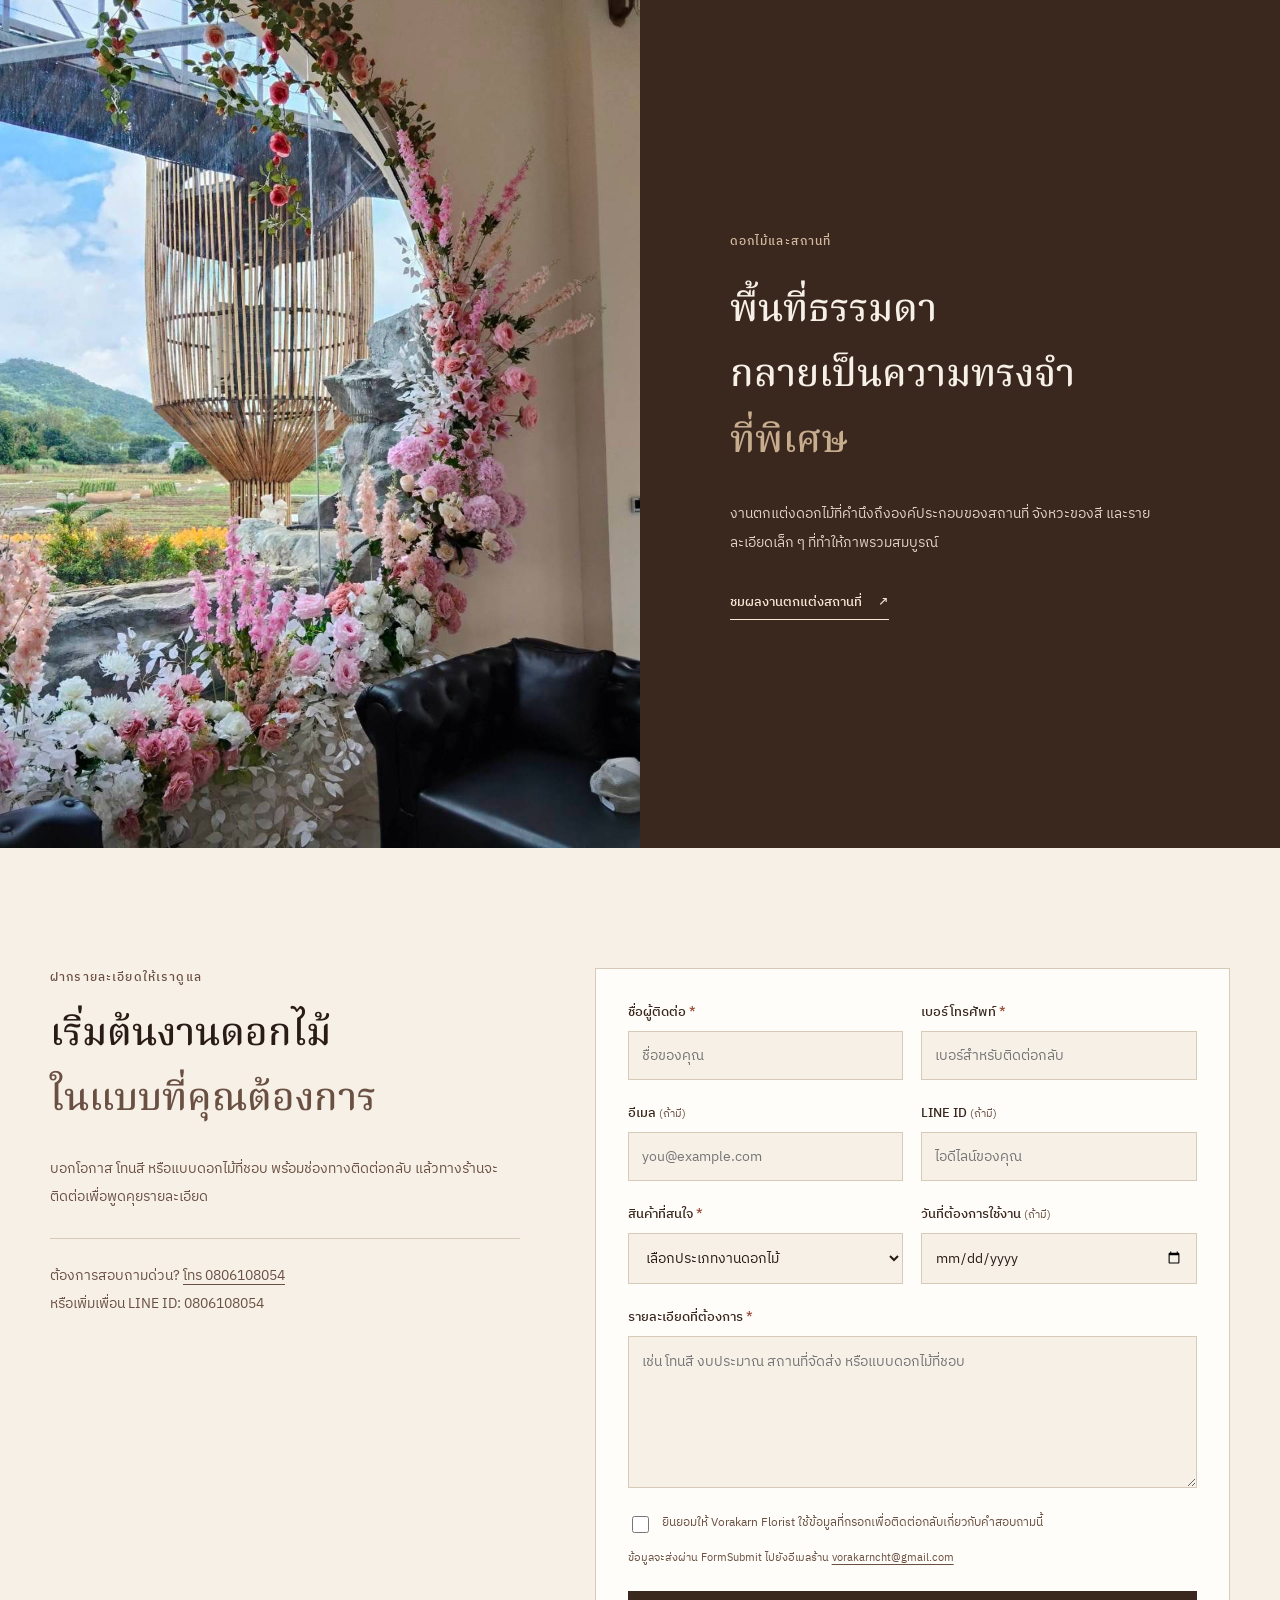
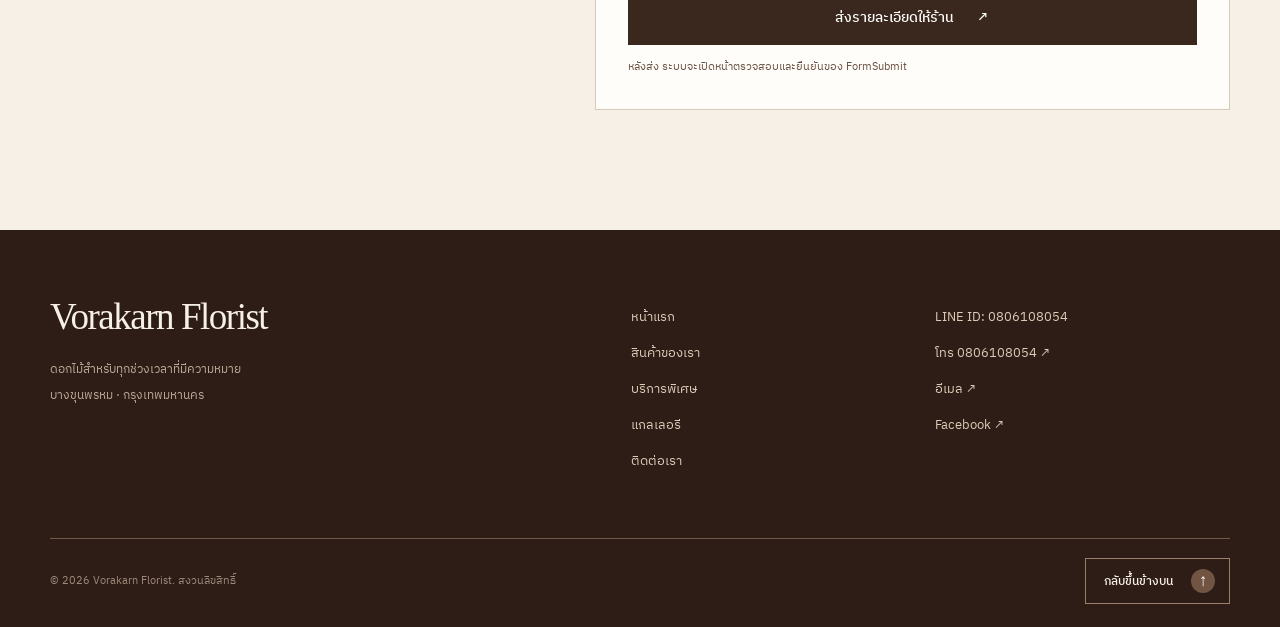
==== commit f2f4c96c: "Add special services page for flower delivery and arranging classes" ====
--- a/index.html
+++ b/index.html
@@ -31,7 +31,7 @@
 <span class="brand-type"><strong>Vorakarn</strong><small>FLORIST · BANGKOK</small></span>
 </a>
 <nav aria-label="เมนูหลัก" class="primary-nav" id="primary-nav">
-<a aria-current="page" href="/">หน้าแรก</a><a href="/flowers/">สินค้าของเรา</a><a href="/gallery/">แกลเลอรี</a><a href="/about/">เกี่ยวกับเรา</a><a class="mobile-contact" href="/contact/">ติดต่อเรา</a>
+<a aria-current="page" href="/">หน้าแรก</a><a href="/flowers/">สินค้าของเรา</a><a href="/special-services/">บริการพิเศษ</a><a href="/gallery/">แกลเลอรี</a><a href="/about/">เกี่ยวกับเรา</a><a class="mobile-contact" href="/contact/">ติดต่อเรา</a>
 </nav>
 <div class="header-actions">
 <a class="header-contact-copy" href="tel:+66806108054" aria-label="โทร 0806108054 เพื่อสอบถามบริการงานดอกไม้"><span>สนใจบริการงานดอกไม้?</span><span class="header-phone">โทร 0806108054</span></a>
@@ -96,7 +96,7 @@
 <div class="lead-field"><label for="lead-phone">เบอร์โทรศัพท์ <span>*</span></label><input id="lead-phone" name="phone" type="tel" autocomplete="tel" inputmode="tel" minlength="9" maxlength="25" pattern="[+0-9() .-]{9,25}" required placeholder="เบอร์สำหรับติดต่อกลับ"/></div>
 <div class="lead-field"><label for="lead-email">อีเมล <small>(ถ้ามี)</small></label><input id="lead-email" name="email" type="email" autocomplete="email" maxlength="254" placeholder="you@example.com"/></div>
 <div class="lead-field"><label for="lead-line">LINE ID <small>(ถ้ามี)</small></label><input id="lead-line" name="line_id" maxlength="100" placeholder="ไอดีไลน์ของคุณ"/></div>
-<div class="lead-field"><label for="lead-service">สินค้าที่สนใจ <span>*</span></label><select id="lead-service" name="service" required><option value="" disabled selected>เลือกประเภทงานดอกไม้</option><option>พวงหรีด</option><option>แจกันและช่อดอกไม้</option><option>งานตกแต่งสถานที่</option><option>ต้องการคำแนะนำ</option></select></div>
+<div class="lead-field"><label for="lead-service">สินค้าที่สนใจ <span>*</span></label><select id="lead-service" name="service" required><option value="" disabled selected>เลือกประเภทงานดอกไม้</option><option>พวงหรีด</option><option>แจกันและช่อดอกไม้</option><option>งานตกแต่งสถานที่</option><option>ดอกไม้ส่งด่วนจากปากคลองตลาด</option><option>คลาสสอนจัดดอกไม้</option><option>ต้องการคำแนะนำ</option></select></div>
 <div class="lead-field"><label for="lead-date">วันที่ต้องการใช้งาน <small>(ถ้ามี)</small></label><input id="lead-date" name="requested_date" type="date"/></div>
 <div class="lead-field lead-wide"><label for="lead-message">รายละเอียดที่ต้องการ <span>*</span></label><textarea id="lead-message" name="message" rows="5" maxlength="5000" required placeholder="เช่น โทนสี งบประมาณ สถานที่จัดส่ง หรือแบบดอกไม้ที่ชอบ"></textarea></div>
 </div>
@@ -108,7 +108,7 @@
 </section>
 
 </main>
-<footer class="site-footer"><div class="shell footer-grid"><div><div class="footer-brand">Vorakarn<span> Florist</span></div><p>ดอกไม้สำหรับทุกช่วงเวลาที่มีความหมาย<br/>บางขุนพรหม · กรุงเทพมหานคร</p></div><div class="footer-links"><a href="/">หน้าแรก</a><a href="/flowers/">สินค้าของเรา</a><a href="/gallery/">แกลเลอรี</a><a href="/contact/">ติดต่อเรา</a></div><div class="footer-social"><span>LINE ID: 0806108054</span><a href="tel:+66806108054">โทร 0806108054 ↗</a><a href="mailto:vorakarncht@gmail.com">อีเมล ↗</a><a href="https://www.facebook.com/profile.php?id=61595373192844" rel="noopener noreferrer" target="_blank">Facebook ↗</a></div></div><div class="shell footer-bottom"><span>© <span id="year">2026</span> Vorakarn Florist. สงวนลิขสิทธิ์</span><a class="back-to-top" href="#">กลับขึ้นข้างบน <span aria-hidden="true">↑</span></a></div></footer>
+<footer class="site-footer"><div class="shell footer-grid"><div><div class="footer-brand">Vorakarn<span> Florist</span></div><p>ดอกไม้สำหรับทุกช่วงเวลาที่มีความหมาย<br/>บางขุนพรหม · กรุงเทพมหานคร</p></div><div class="footer-links"><a href="/">หน้าแรก</a><a href="/flowers/">สินค้าของเรา</a><a href="/special-services/">บริการพิเศษ</a><a href="/gallery/">แกลเลอรี</a><a href="/contact/">ติดต่อเรา</a></div><div class="footer-social"><span>LINE ID: 0806108054</span><a href="tel:+66806108054">โทร 0806108054 ↗</a><a href="mailto:vorakarncht@gmail.com">อีเมล ↗</a><a href="https://www.facebook.com/profile.php?id=61595373192844" rel="noopener noreferrer" target="_blank">Facebook ↗</a></div></div><div class="shell footer-bottom"><span>© <span id="year">2026</span> Vorakarn Florist. สงวนลิขสิทธิ์</span><a class="back-to-top" href="#">กลับขึ้นข้างบน <span aria-hidden="true">↑</span></a></div></footer>
 <dialog aria-label="ดูภาพผลงานขนาดใหญ่" class="lightbox" id="lightbox"><button aria-label="ปิดภาพ" class="lightbox-close" type="button">×</button><img alt="" class="lightbox-img" src=""/><p class="lightbox-caption"></p><button aria-label="รูปก่อนหน้า" class="lightbox-prev" type="button">‹</button><button aria-label="รูปถัดไป" class="lightbox-next" type="button">›</button></dialog>
 <script src="/assets/app.js"></script>
 </body>
--- a/assets/styles.css
+++ b/assets/styles.css
@@ -196,3 +196,15 @@
 .lead-submit{border:0;cursor:pointer;margin-top:22px;width:100%}.lead-honeypot{display:none}
 @media(max-width:900px){.lead-layout{grid-template-columns:1fr;gap:35px}.lead-intro{max-width:650px}}
 @media(max-width:680px){.lead-form{padding:24px 18px}.lead-fields{grid-template-columns:1fr;gap:19px}.lead-field input,.lead-field select,.lead-field textarea{font-size:16px}.lead-intro h2{font-size:30px}}
+
+/* Special services */
+.special-jump{display:flex;flex-wrap:wrap;gap:12px 28px;margin-top:25px}.special-jump a{font-size:13px;border-bottom:1px solid var(--gold);padding-bottom:6px}
+.special-feature{display:grid;grid-template-columns:minmax(0,1.1fr) minmax(0,1fr);gap:clamp(35px,5vw,75px);align-items:center;scroll-margin-top:170px}
+.special-feature+.special-feature{margin-top:95px;padding-top:95px;border-top:1px solid var(--line)}
+.special-photo{position:relative;background:var(--sand);overflow:hidden}.special-photo img{width:100%;height:auto;aspect-ratio:4/3;object-fit:cover}.special-image-caption{display:block;padding:10px 15px;font-size:11px;color:var(--brown-light)}
+.special-copy h2{font-size:clamp(26px,2.7vw,39px);line-height:1.65;margin:16px 0 20px}.special-copy>p:not(.overline){color:var(--brown-light);font-size:14px;line-height:2}.special-copy ul{padding-left:20px;margin:20px 0 28px;color:var(--brown-light);font-size:13px;line-height:2.2}.special-reverse .special-photo{grid-column:2;grid-row:1}.special-reverse .special-copy{grid-column:1;grid-row:1}
+.special-services+.lead-section{background:var(--sand)}
+@media(min-width:901px) and (max-width:1440px){.header-actions .header-cta{display:none}}
+@media(min-width:681px) and (max-width:1100px){.header-inner{height:115px;grid-template-columns:1fr 1fr;grid-template-rows:66px 49px;gap:0 20px}.header-inner>.primary-nav{grid-row:2;grid-column:1 / -1;align-self:start}.header-inner>.header-actions{grid-row:1;grid-column:2}html{scroll-padding-top:150px}body{padding-top:150px}}
+@media(max-width:900px){.special-feature{grid-template-columns:1fr;gap:30px}.special-reverse .special-photo,.special-reverse .special-copy{grid-column:auto;grid-row:auto}.special-feature+.special-feature{margin-top:65px;padding-top:65px}.special-copy h2{font-size:30px}}
+@media(max-width:680px){.special-copy h2{font-size:27px}.special-jump{gap:14px 20px}.special-feature+.special-feature{margin-top:48px;padding-top:48px}}
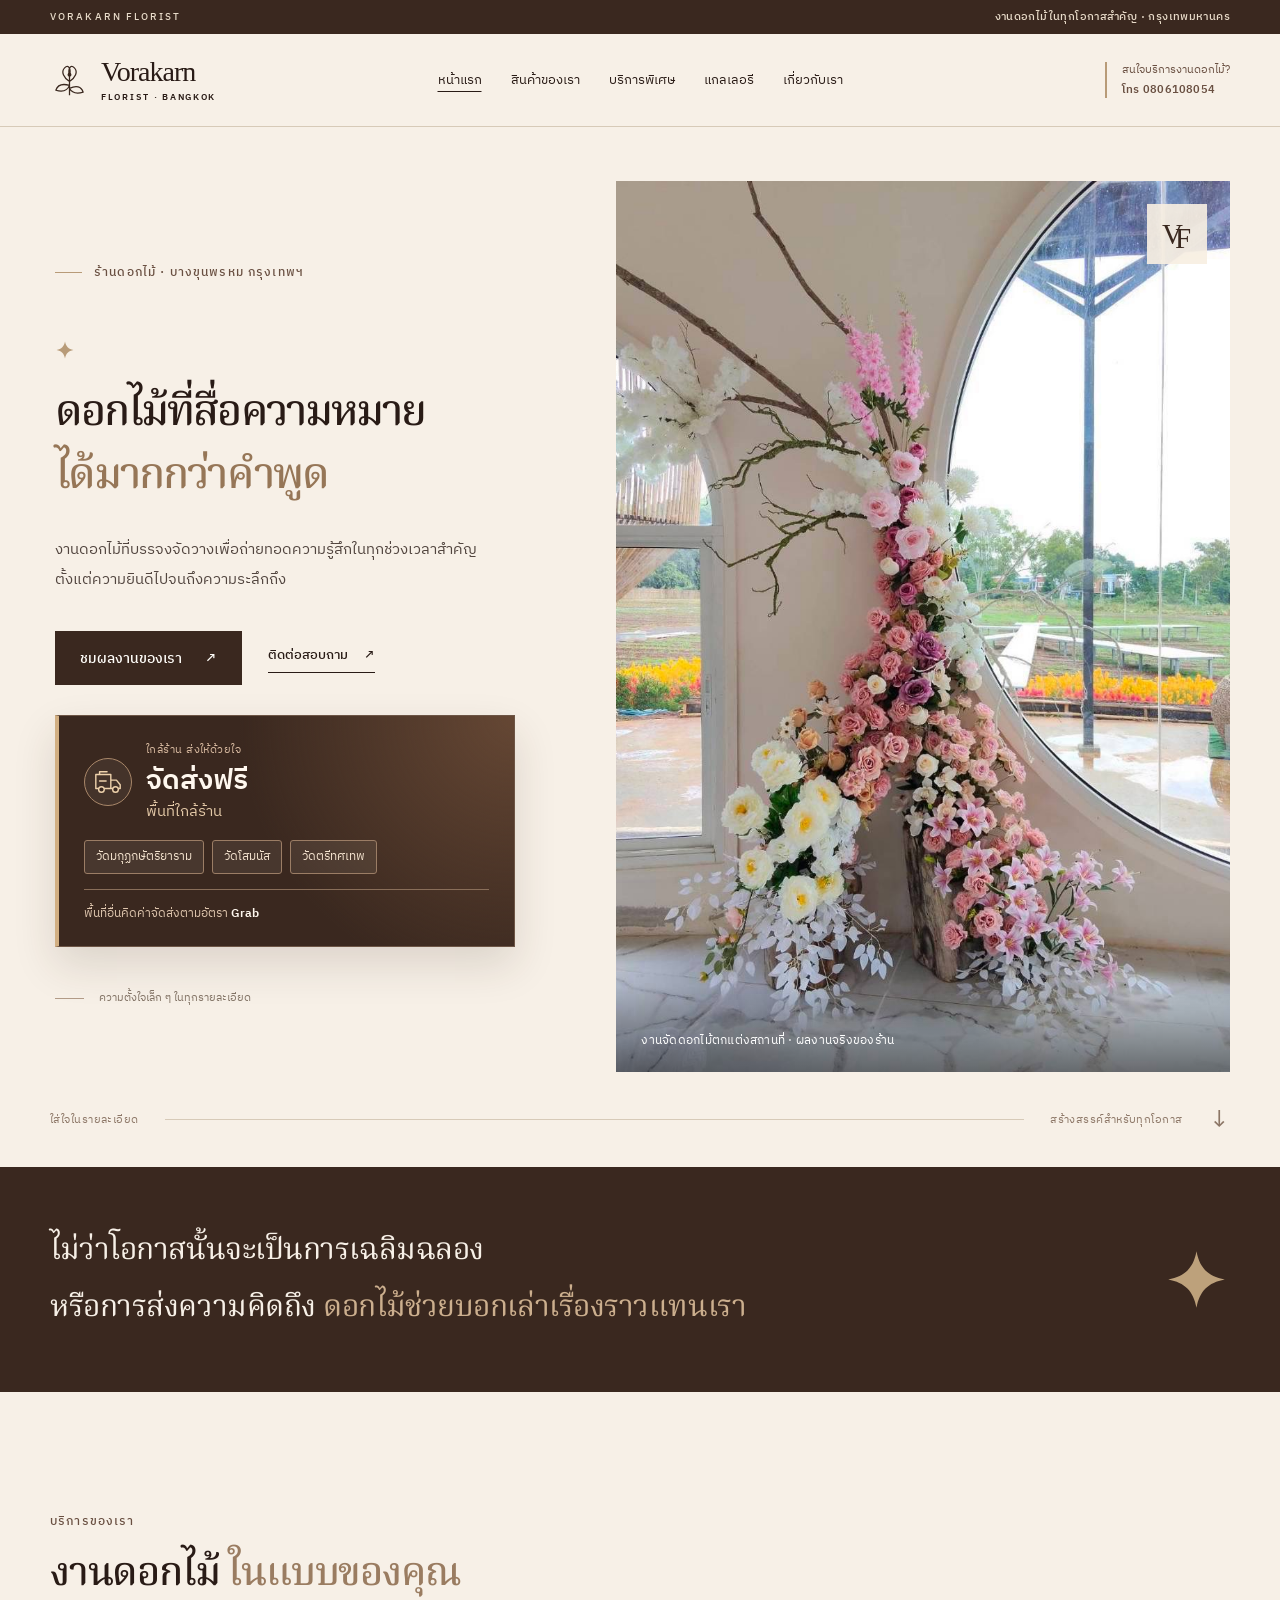
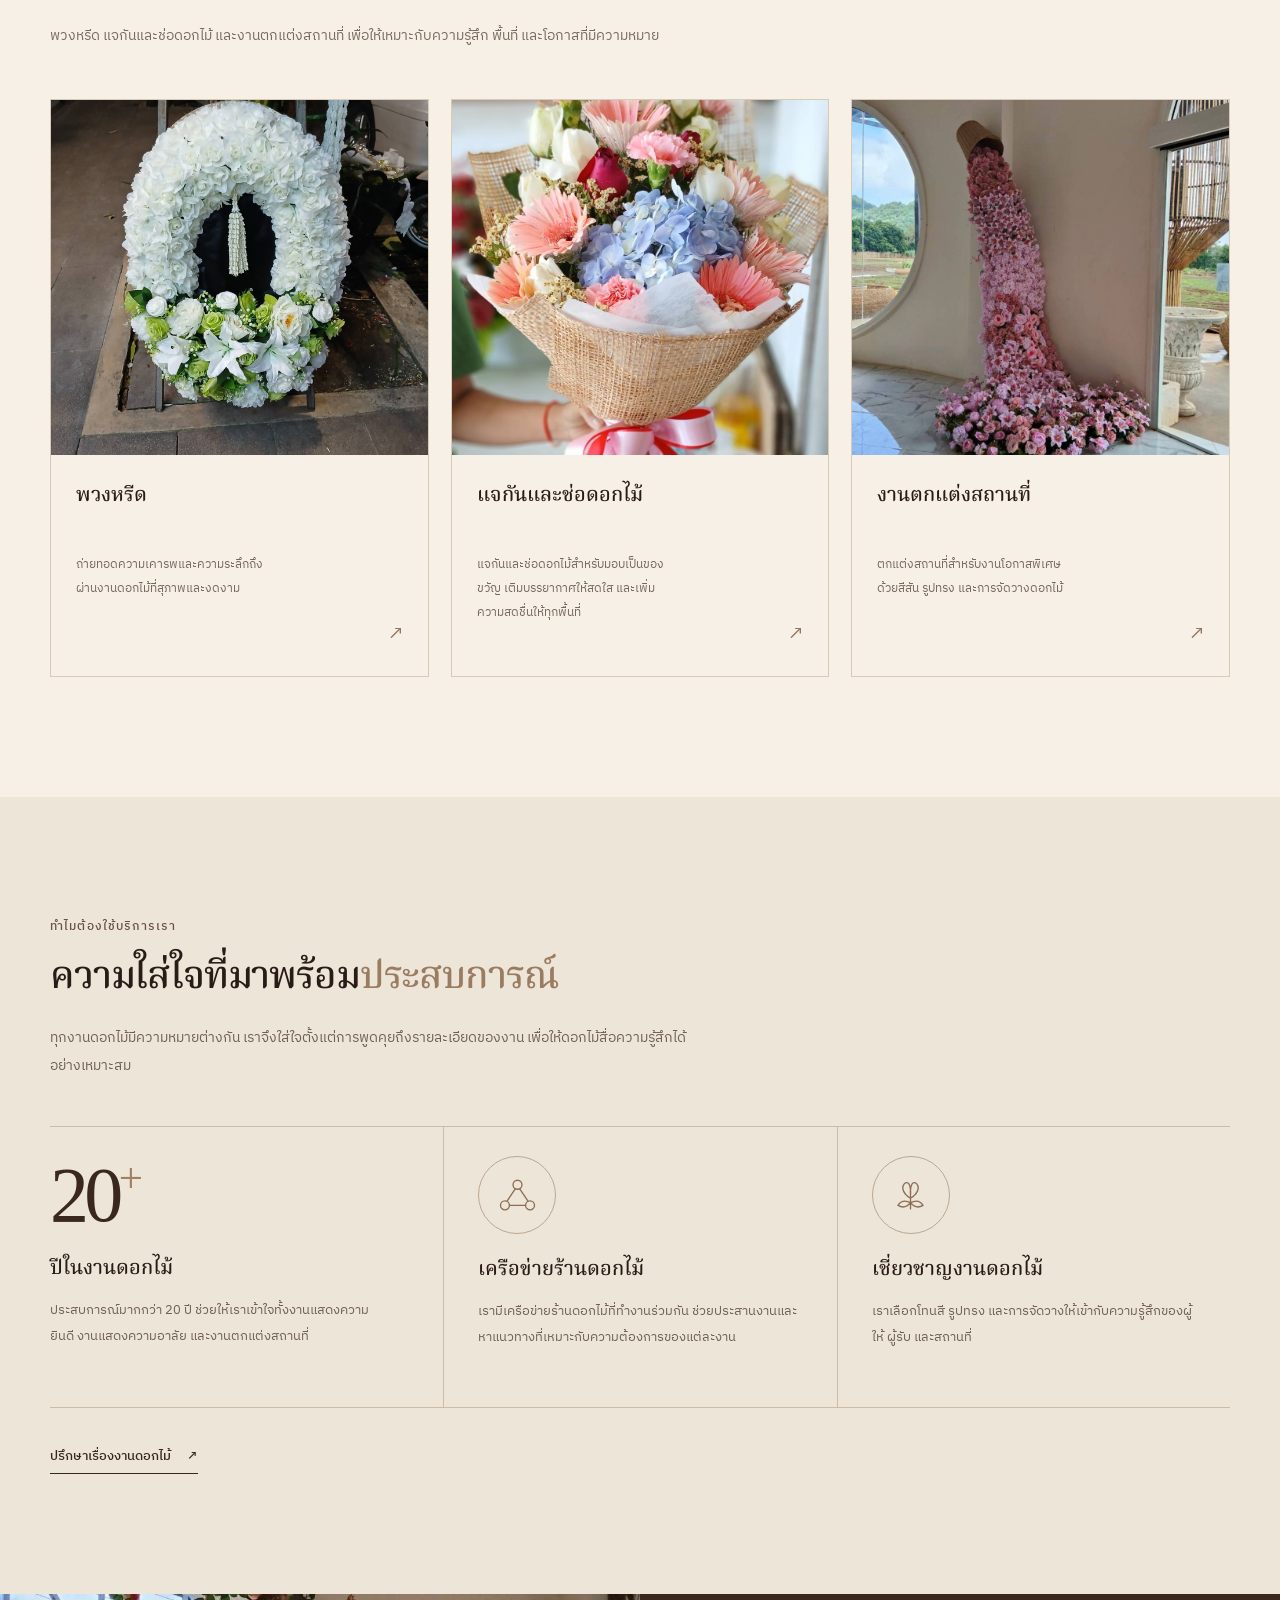
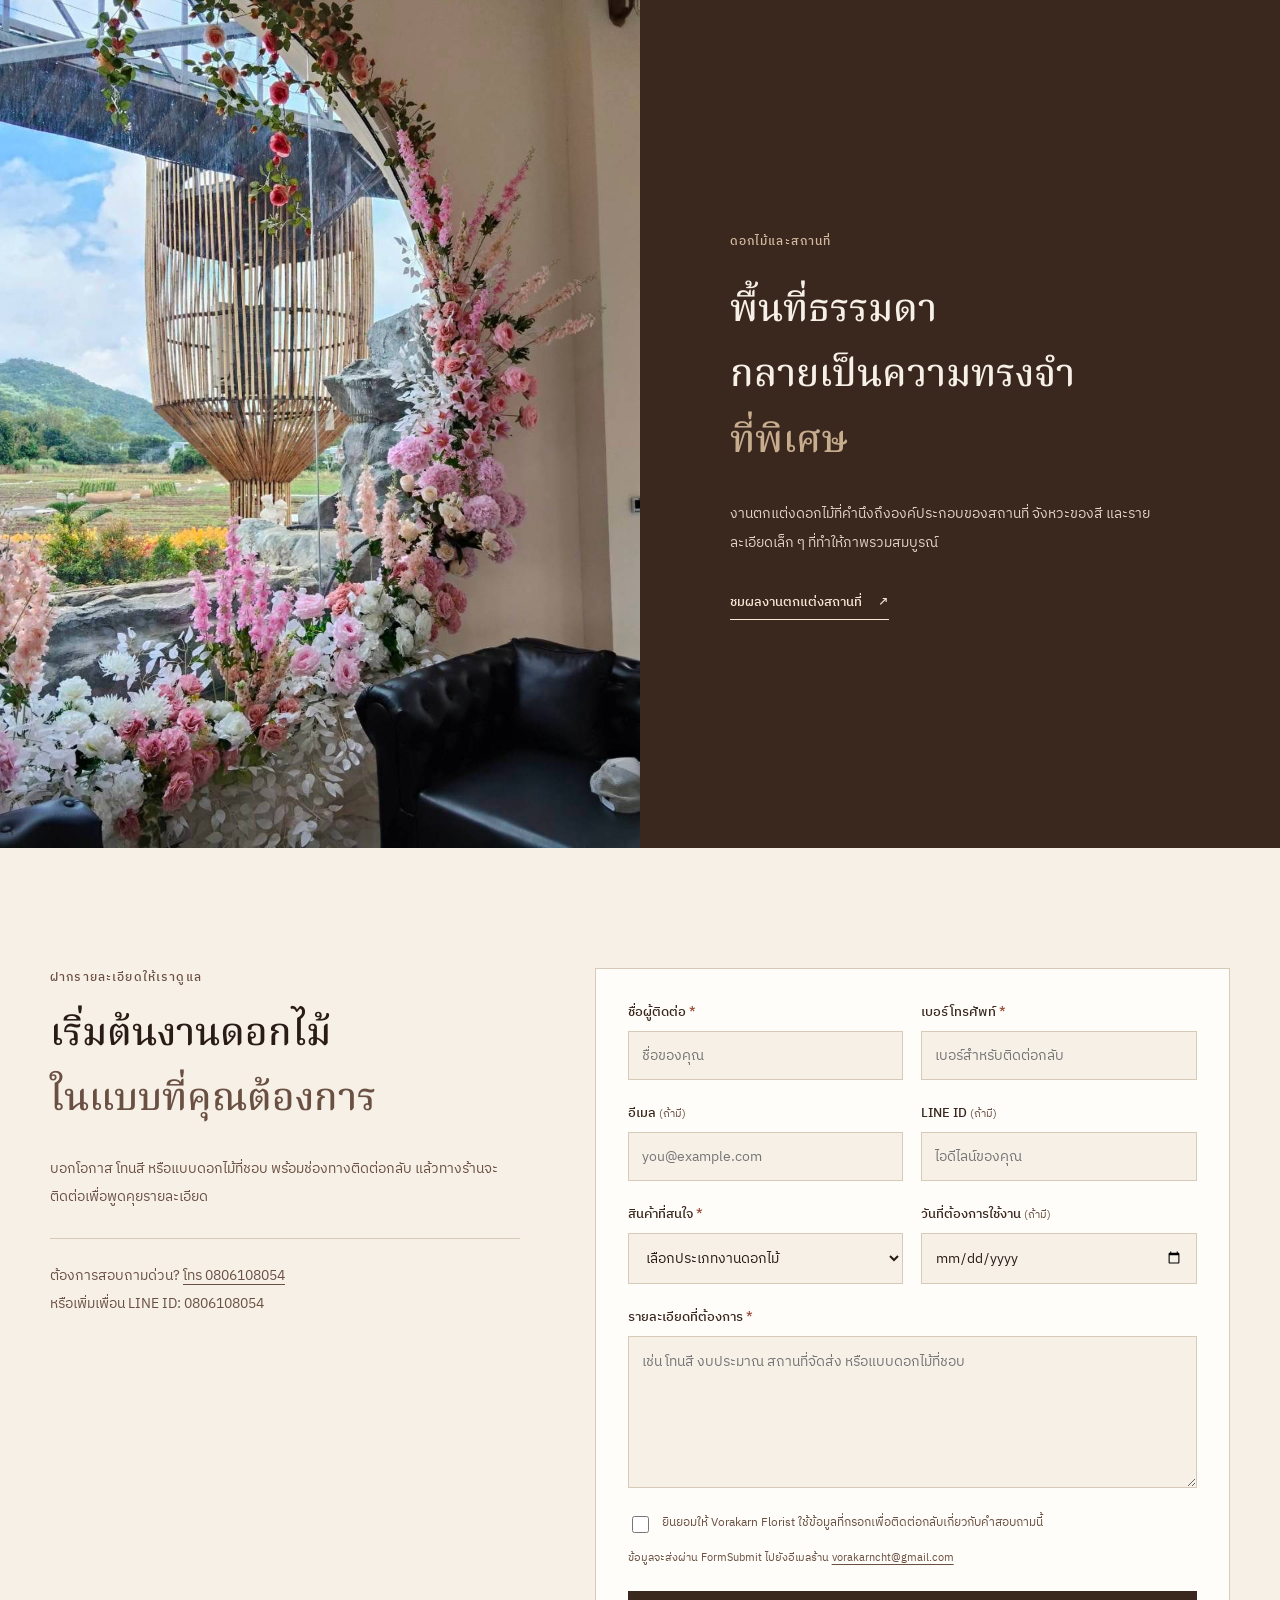
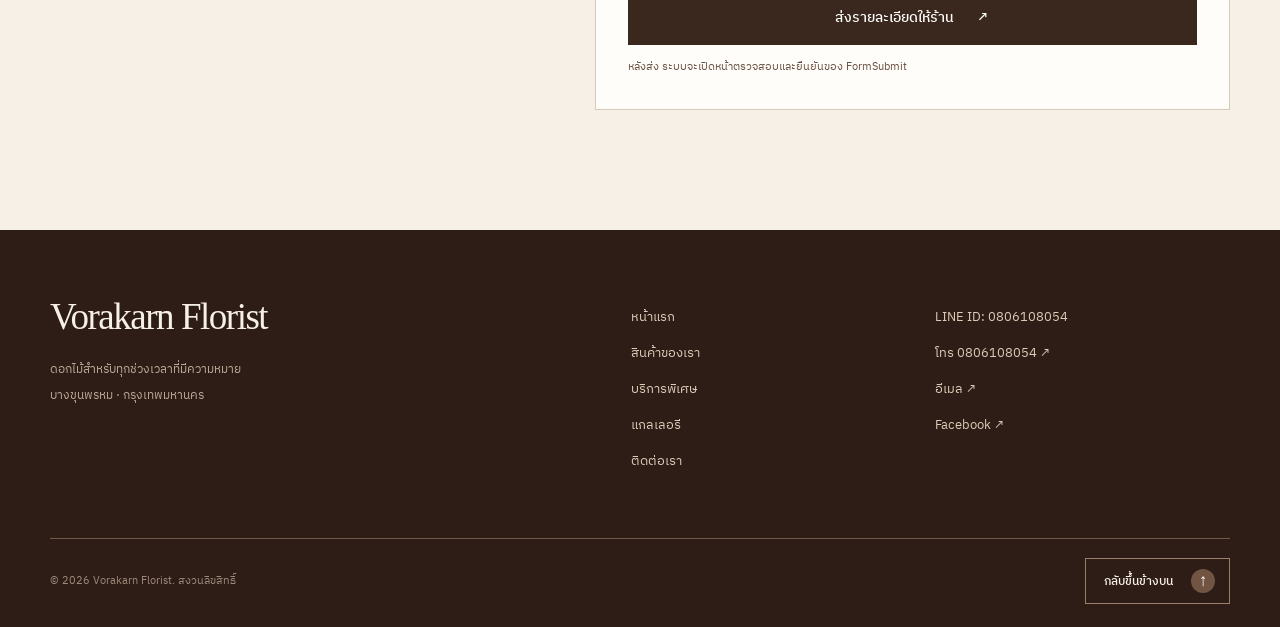
==== commit 5f130793: "ปรับคำอธิบายแจกันและช่อดอกไม้ให้สื่อบรรยากาศและความสดชื่น" ====
--- a/index.html
+++ b/index.html
@@ -67,7 +67,7 @@
 <div class="section-heading reveal"><div><p class="overline">บริการของเรา</p><h2 id="services-title">งานดอกไม้ <em>ในแบบของคุณ</em></h2></div><p>พวงหรีด แจกันและช่อดอกไม้ และงานตกแต่งสถานที่ เพื่อให้เหมาะกับความรู้สึก พื้นที่ และโอกาสที่มีความหมาย</p></div>
 <div class="service-grid">
 <a class="service-card reveal" href="/gallery/?type=wreath"><div class="service-image"><img alt="พวงหรีดดอกไม้สีขาวและสีเขียวในโทนสุภาพ" loading="lazy" src="/assets/photos/IMG_4005.JPG"/></div><div class="service-info"><h3>พวงหรีด</h3><p>ถ่ายทอดความเคารพและความระลึกถึงผ่านงานดอกไม้ที่สุภาพและงดงาม</p><span aria-hidden="true" class="service-arrow">↗</span></div></a>
-<a class="service-card reveal" href="/gallery/?type=bouquet"><div class="service-image"><img alt="ช่อดอกไม้ชมพู ฟ้า และขาว ห่อผ้ากระสอบ" loading="lazy" src="/assets/photos/IMG_4019.JPG" style="object-position:center 40%"/></div><div class="service-info"><h3>แจกันและช่อดอกไม้</h3><p>ช่อดอกไม้และแจกันสำหรับมอบเป็นของขวัญ หรือเติมความสดชื่นให้พื้นที่</p><span aria-hidden="true" class="service-arrow">↗</span></div></a>
+<a class="service-card reveal" href="/gallery/?type=bouquet"><div class="service-image"><img alt="ช่อดอกไม้ชมพู ฟ้า และขาว ห่อผ้ากระสอบ" loading="lazy" src="/assets/photos/IMG_4019.JPG" style="object-position:center 40%"/></div><div class="service-info"><h3>แจกันและช่อดอกไม้</h3><p>แจกันและช่อดอกไม้สำหรับมอบเป็นของขวัญ เติมบรรยากาศให้สดใส และเพิ่มความสดชื่นให้ทุกพื้นที่</p><span aria-hidden="true" class="service-arrow">↗</span></div></a>
 <a class="service-card reveal" href="/gallery/?type=event"><div class="service-image"><img alt="งานดอกไม้สีชมพูจัดเรียงเป็นประติมากรรมภายในสถานที่" loading="lazy" src="/assets/photos/IMG_3996.JPG"/></div><div class="service-info"><h3>งานตกแต่งสถานที่</h3><p>ตกแต่งสถานที่สำหรับงานโอกาสพิเศษ ด้วยสีสัน รูปทรง และการจัดวางดอกไม้</p><span aria-hidden="true" class="service-arrow">↗</span></div></a>
 </div>
 </div>
--- a/assets/styles.css
+++ b/assets/styles.css
@@ -201,10 +201,19 @@
 .special-jump{display:flex;flex-wrap:wrap;gap:12px 28px;margin-top:25px}.special-jump a{font-size:13px;border-bottom:1px solid var(--gold);padding-bottom:6px}
 .special-feature{display:grid;grid-template-columns:minmax(0,1.1fr) minmax(0,1fr);gap:clamp(35px,5vw,75px);align-items:center;scroll-margin-top:170px}
 .special-feature+.special-feature{margin-top:95px;padding-top:95px;border-top:1px solid var(--line)}
-.special-photo{position:relative;background:var(--sand);overflow:hidden}.special-photo img{width:100%;height:auto;aspect-ratio:4/3;object-fit:cover}.special-image-caption{display:block;padding:10px 15px;font-size:11px;color:var(--brown-light)}
+.special-photo{position:relative;background:var(--sand);overflow:hidden}.special-photo img{width:100%;height:auto;aspect-ratio:4/3;object-fit:cover}
 .special-copy h2{font-size:clamp(26px,2.7vw,39px);line-height:1.65;margin:16px 0 20px}.special-copy>p:not(.overline){color:var(--brown-light);font-size:14px;line-height:2}.special-copy ul{padding-left:20px;margin:20px 0 28px;color:var(--brown-light);font-size:13px;line-height:2.2}.special-reverse .special-photo{grid-column:2;grid-row:1}.special-reverse .special-copy{grid-column:1;grid-row:1}
 .special-services+.lead-section{background:var(--sand)}
 @media(min-width:901px) and (max-width:1440px){.header-actions .header-cta{display:none}}
 @media(min-width:681px) and (max-width:1100px){.header-inner{height:115px;grid-template-columns:1fr 1fr;grid-template-rows:66px 49px;gap:0 20px}.header-inner>.primary-nav{grid-row:2;grid-column:1 / -1;align-self:start}.header-inner>.header-actions{grid-row:1;grid-column:2}html{scroll-padding-top:150px}body{padding-top:150px}}
 @media(max-width:900px){.special-feature{grid-template-columns:1fr;gap:30px}.special-reverse .special-photo,.special-reverse .special-copy{grid-column:auto;grid-row:auto}.special-feature+.special-feature{margin-top:65px;padding-top:65px}.special-copy h2{font-size:30px}}
 @media(max-width:680px){.special-copy h2{font-size:27px}.special-jump{gap:14px 20px}.special-feature+.special-feature{margin-top:48px;padding-top:48px}}
+
+/* Prominent service shortcuts placed close to the intro divider. */
+.special-intro{padding-bottom:22px}
+.special-intro .special-jump{margin-top:48px;gap:12px}
+.special-intro .special-jump a{display:inline-flex;align-items:center;justify-content:center;min-height:52px;padding:14px 24px;background:var(--brown);color:var(--white);border:1px solid var(--brown);font-size:14px;font-weight:500;line-height:1.6;box-shadow:0 4px 12px #3a281f12;transition:background .2s,transform .2s}
+.special-intro .special-jump a:hover{background:var(--brown-light);transform:translateY(-2px)}
+.special-intro .special-jump a:focus-visible{outline:2px solid var(--brown-light);outline-offset:4px}
+@media(max-width:680px){.special-intro{padding-bottom:18px}.special-intro .special-jump{margin-top:32px;gap:10px}.special-intro .special-jump a{padding:13px 18px;font-size:13px;flex:1 1 150px}}
+@media(prefers-reduced-motion:reduce){.special-intro .special-jump a{transition:none}.special-intro .special-jump a:hover{transform:none}}
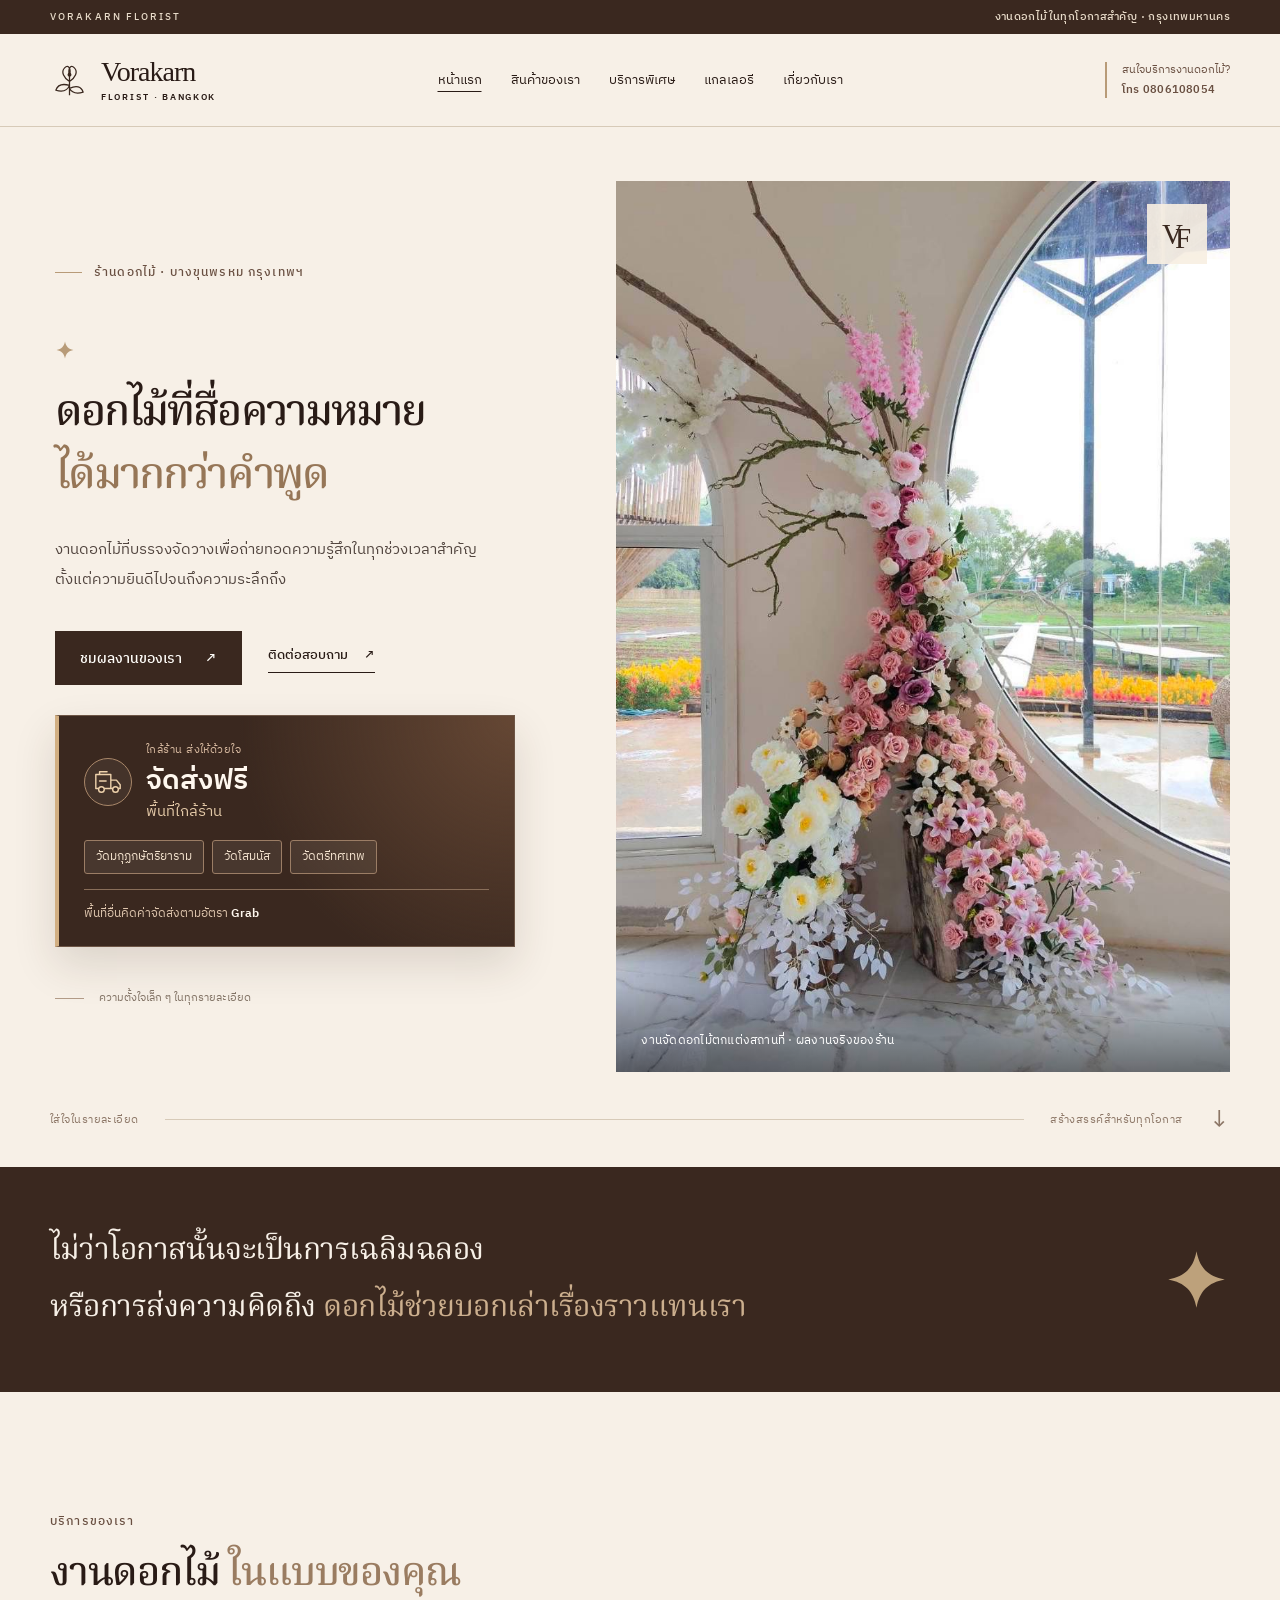
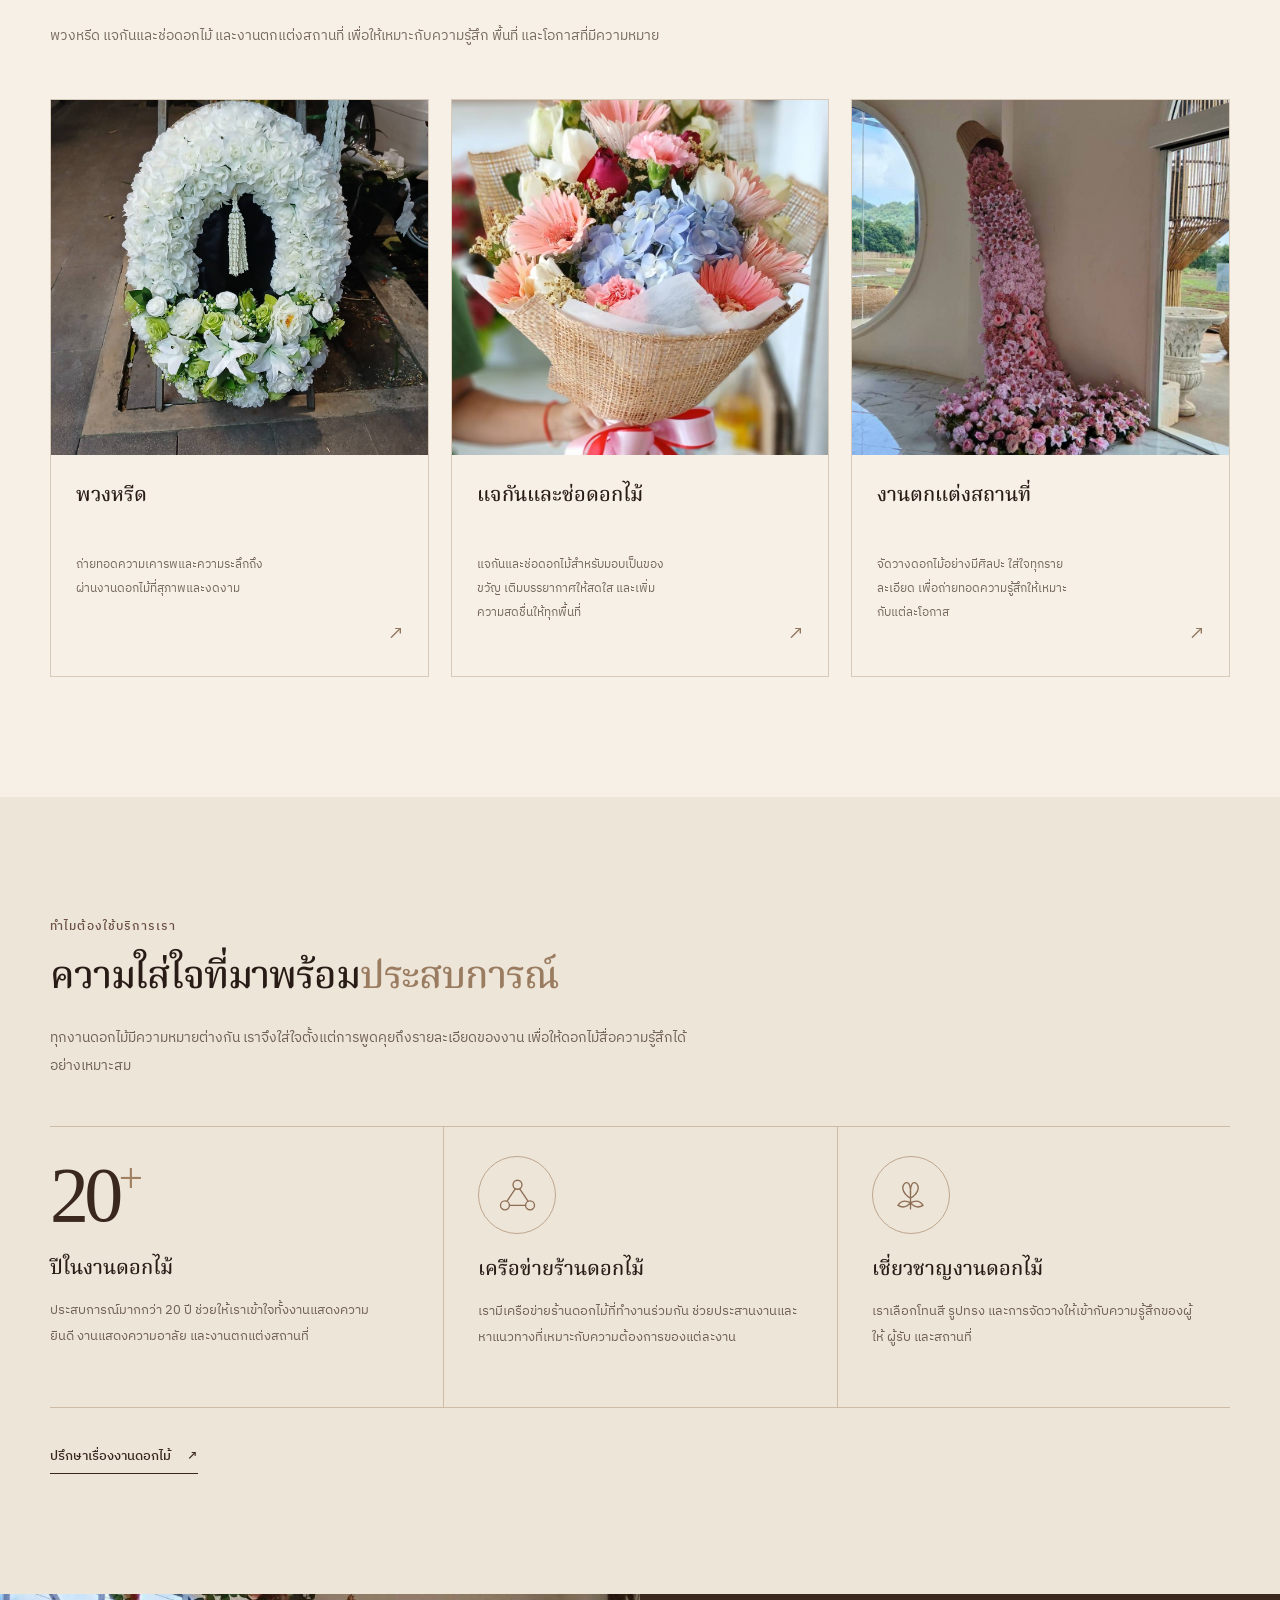
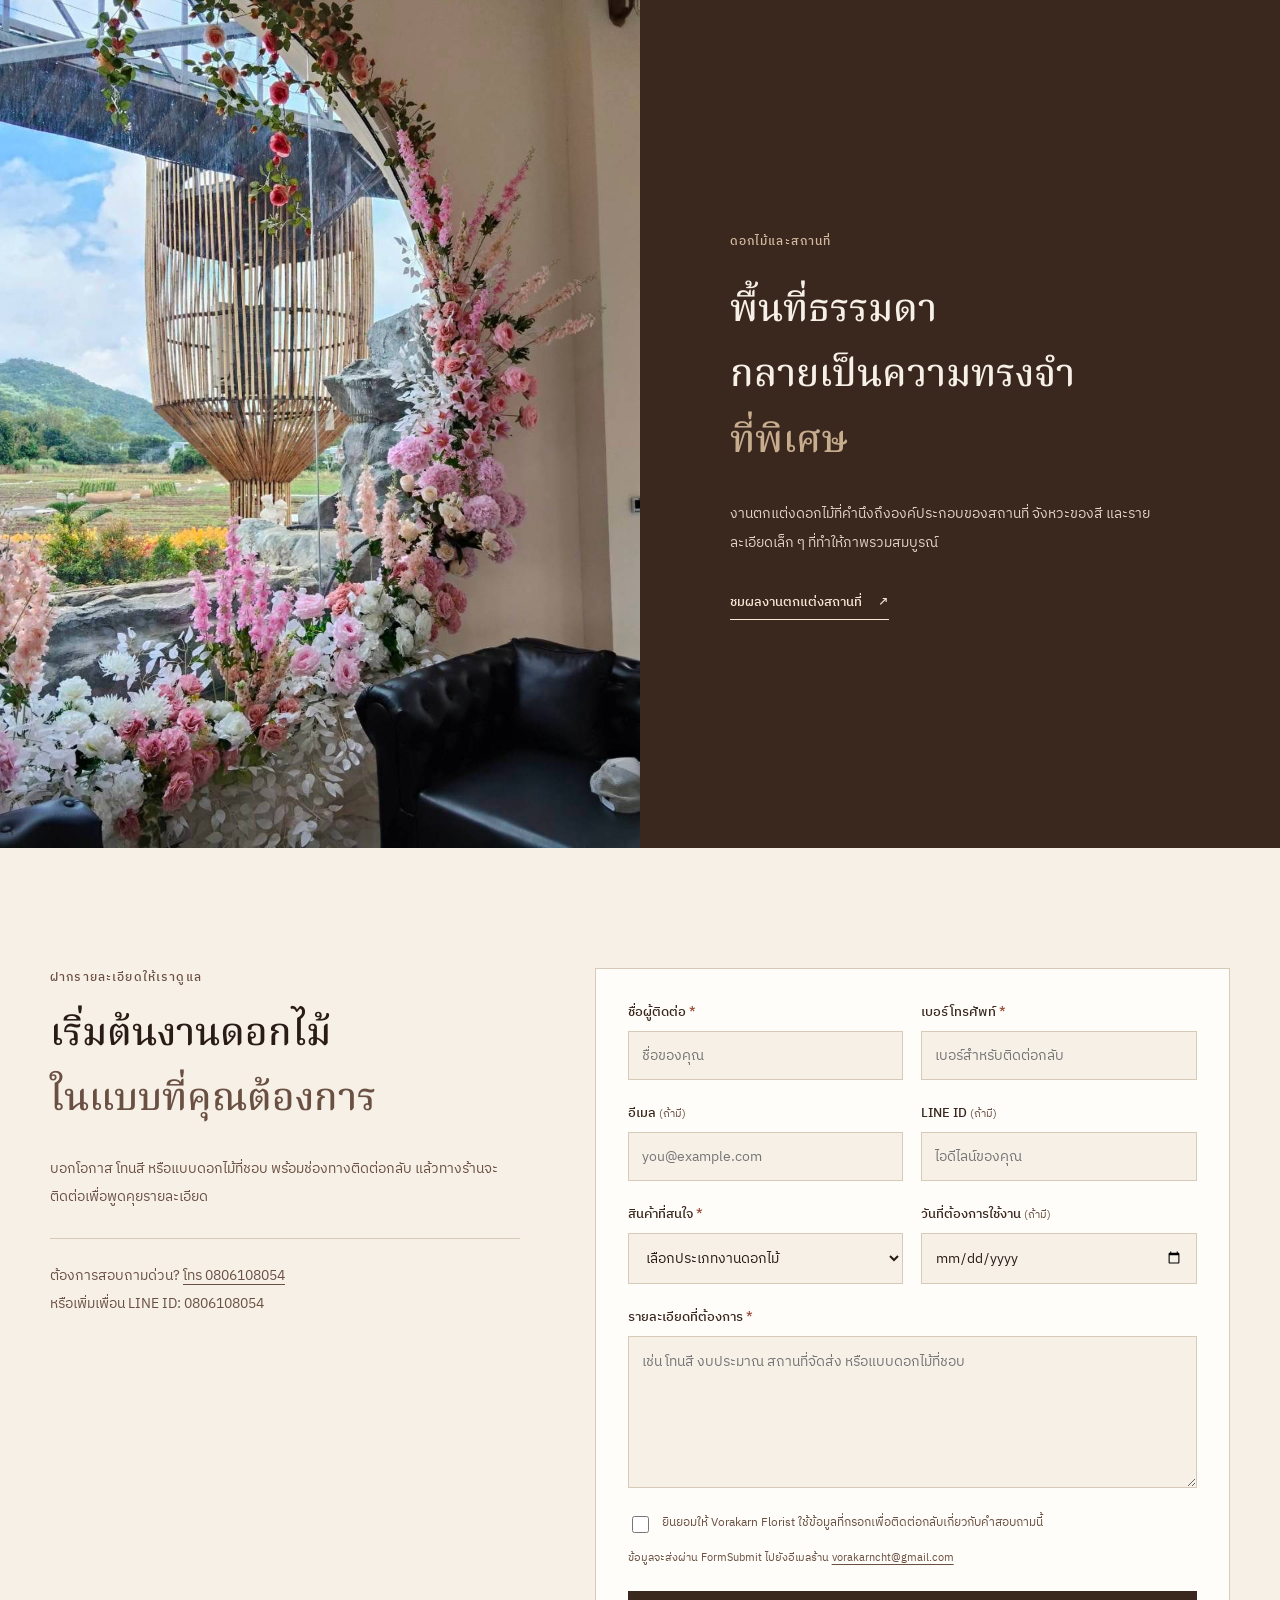
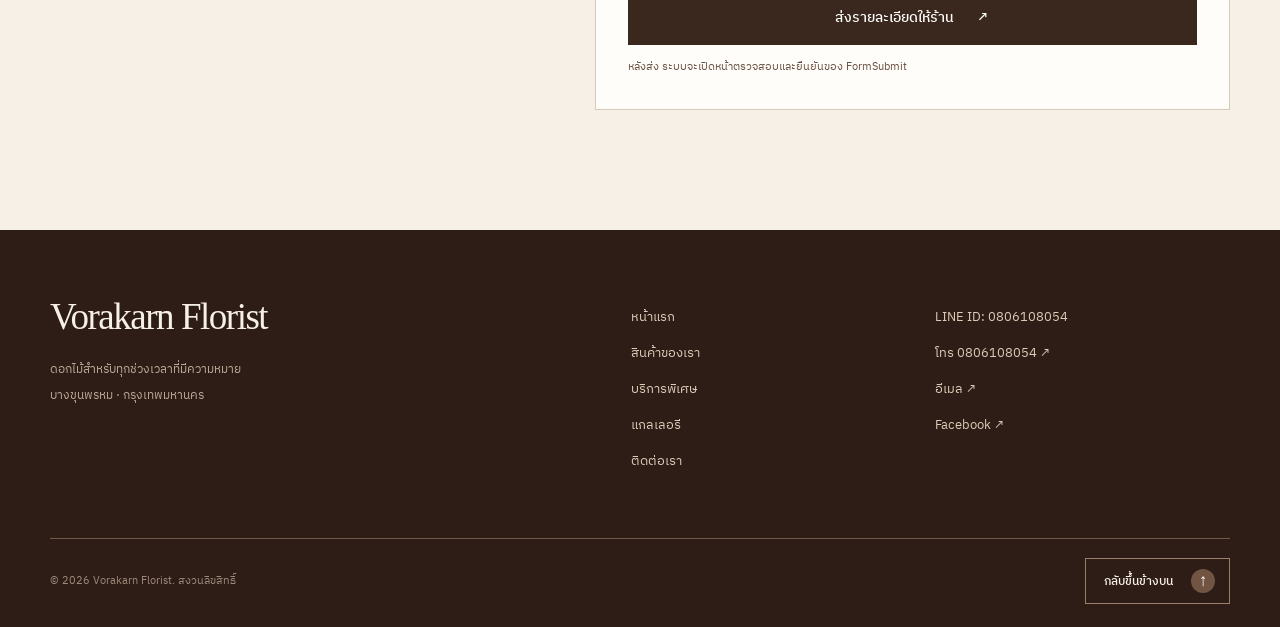
==== commit 83565fe0: "ปรับคำอธิบายงานตกแต่งสถานที่ให้เน้นศิลปะและความใส่ใจ" ====
--- a/index.html
+++ b/index.html
@@ -68,7 +68,7 @@
 <div class="service-grid">
 <a class="service-card reveal" href="/gallery/?type=wreath"><div class="service-image"><img alt="พวงหรีดดอกไม้สีขาวและสีเขียวในโทนสุภาพ" loading="lazy" src="/assets/photos/IMG_4005.JPG"/></div><div class="service-info"><h3>พวงหรีด</h3><p>ถ่ายทอดความเคารพและความระลึกถึงผ่านงานดอกไม้ที่สุภาพและงดงาม</p><span aria-hidden="true" class="service-arrow">↗</span></div></a>
 <a class="service-card reveal" href="/gallery/?type=bouquet"><div class="service-image"><img alt="ช่อดอกไม้ชมพู ฟ้า และขาว ห่อผ้ากระสอบ" loading="lazy" src="/assets/photos/IMG_4019.JPG" style="object-position:center 40%"/></div><div class="service-info"><h3>แจกันและช่อดอกไม้</h3><p>แจกันและช่อดอกไม้สำหรับมอบเป็นของขวัญ เติมบรรยากาศให้สดใส และเพิ่มความสดชื่นให้ทุกพื้นที่</p><span aria-hidden="true" class="service-arrow">↗</span></div></a>
-<a class="service-card reveal" href="/gallery/?type=event"><div class="service-image"><img alt="งานดอกไม้สีชมพูจัดเรียงเป็นประติมากรรมภายในสถานที่" loading="lazy" src="/assets/photos/IMG_3996.JPG"/></div><div class="service-info"><h3>งานตกแต่งสถานที่</h3><p>ตกแต่งสถานที่สำหรับงานโอกาสพิเศษ ด้วยสีสัน รูปทรง และการจัดวางดอกไม้</p><span aria-hidden="true" class="service-arrow">↗</span></div></a>
+<a class="service-card reveal" href="/gallery/?type=event"><div class="service-image"><img alt="งานดอกไม้สีชมพูจัดเรียงเป็นประติมากรรมภายในสถานที่" loading="lazy" src="/assets/photos/IMG_3996.JPG"/></div><div class="service-info"><h3>งานตกแต่งสถานที่</h3><p>จัดวางดอกไม้อย่างมีศิลปะ ใส่ใจทุกรายละเอียด เพื่อถ่ายทอดความรู้สึกให้เหมาะกับแต่ละโอกาส</p><span aria-hidden="true" class="service-arrow">↗</span></div></a>
 </div>
 </div>
 </section>
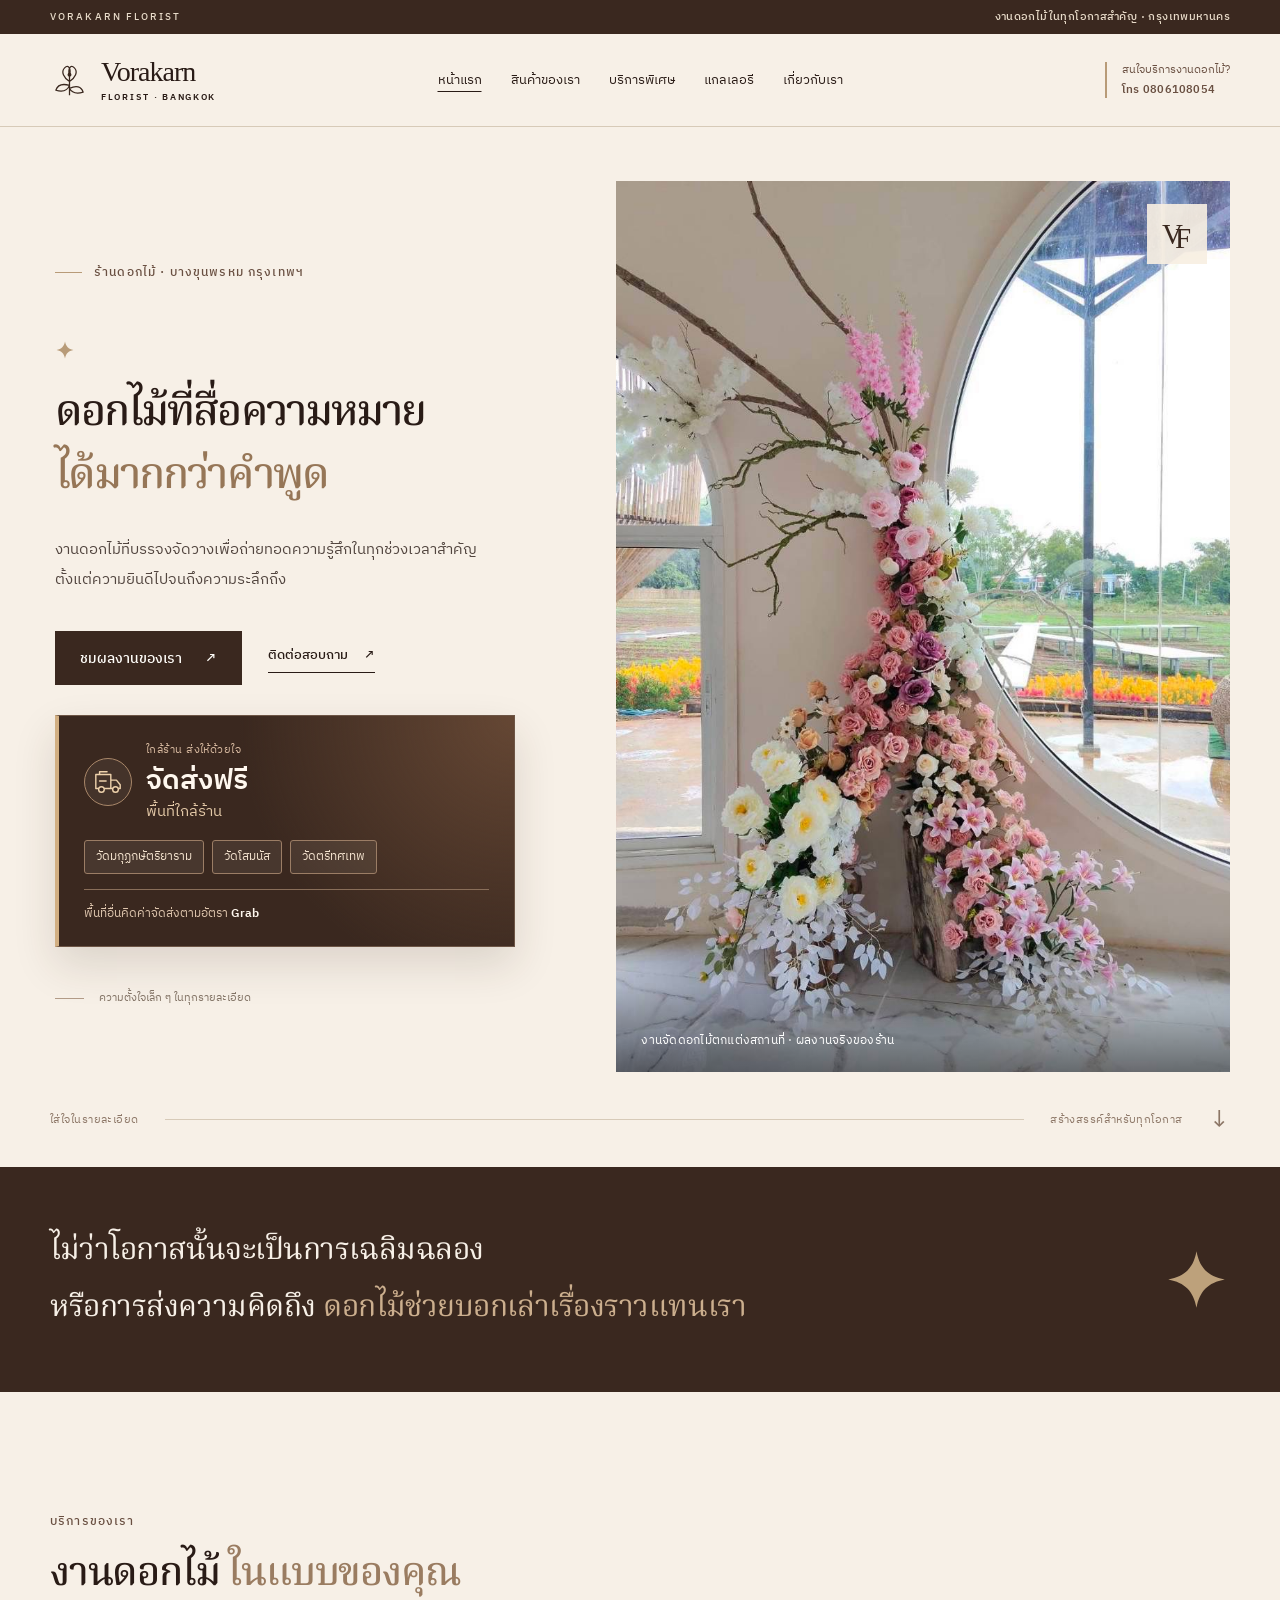
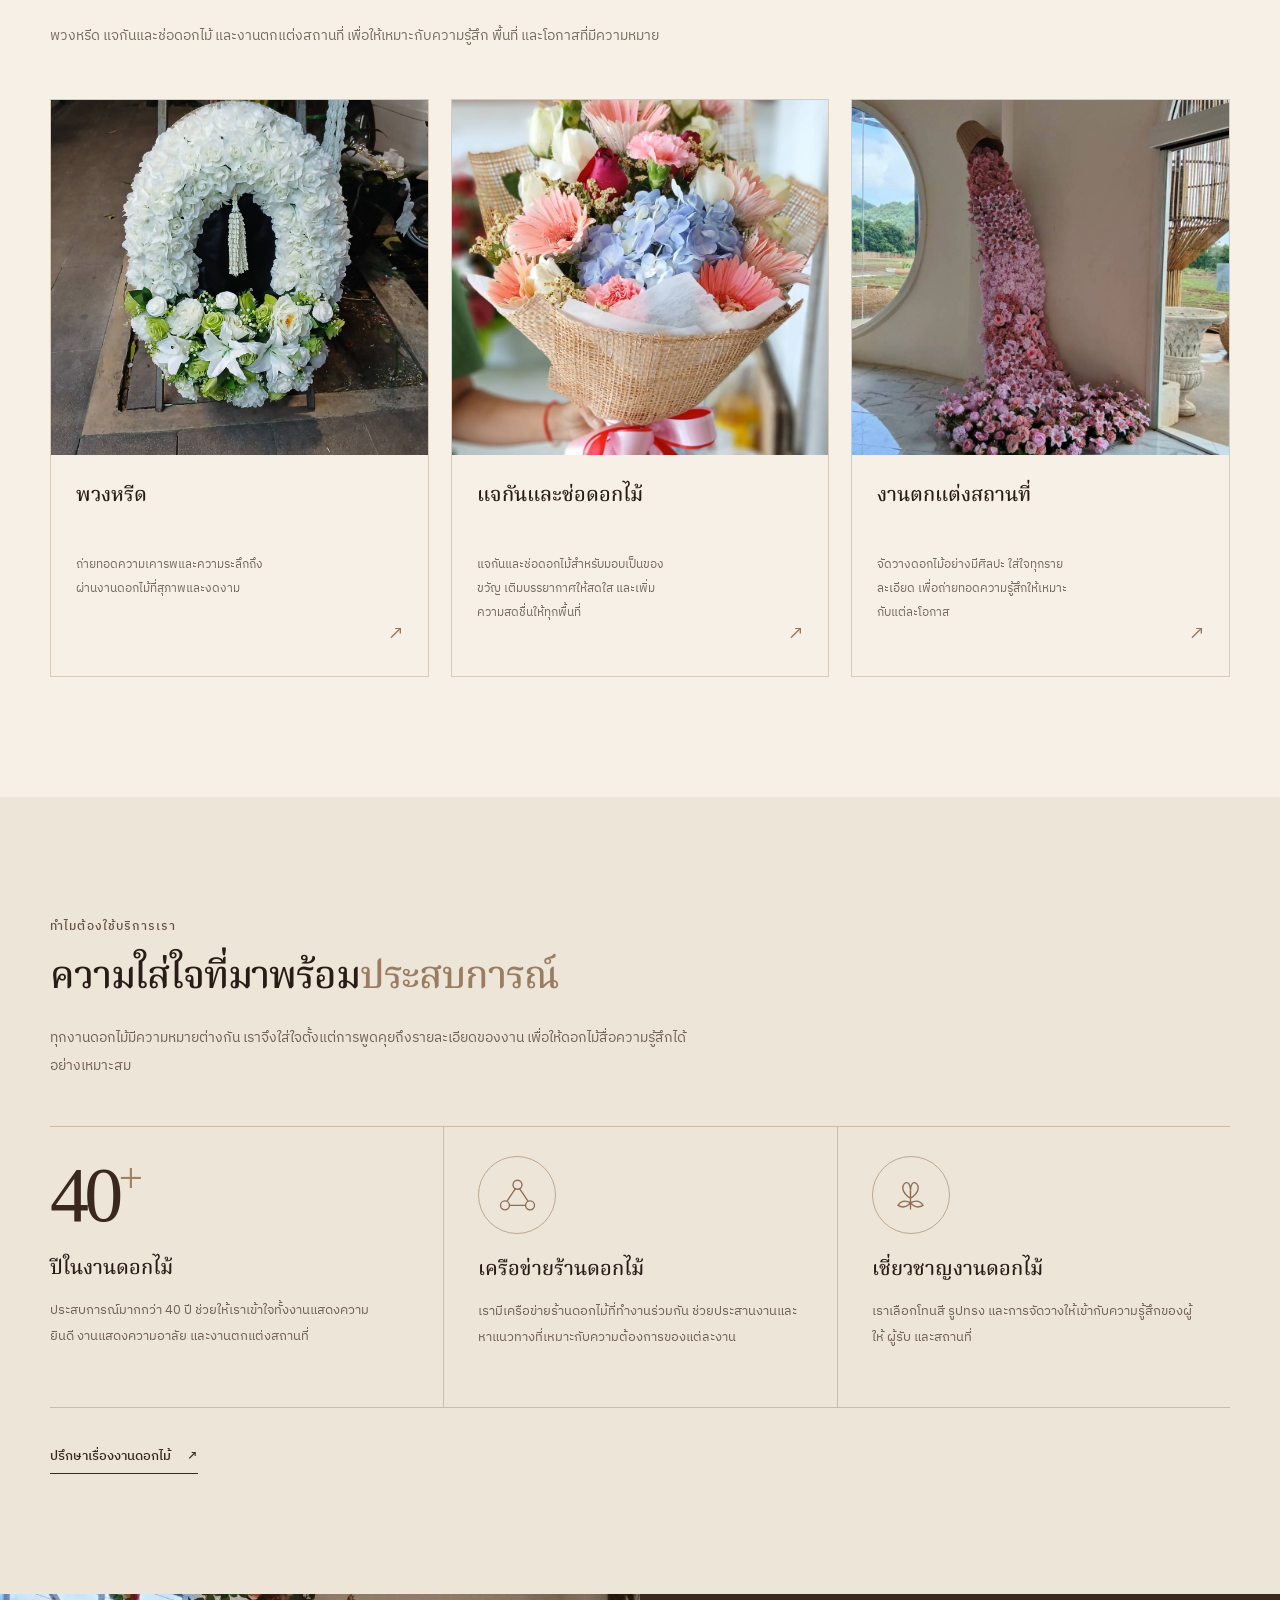
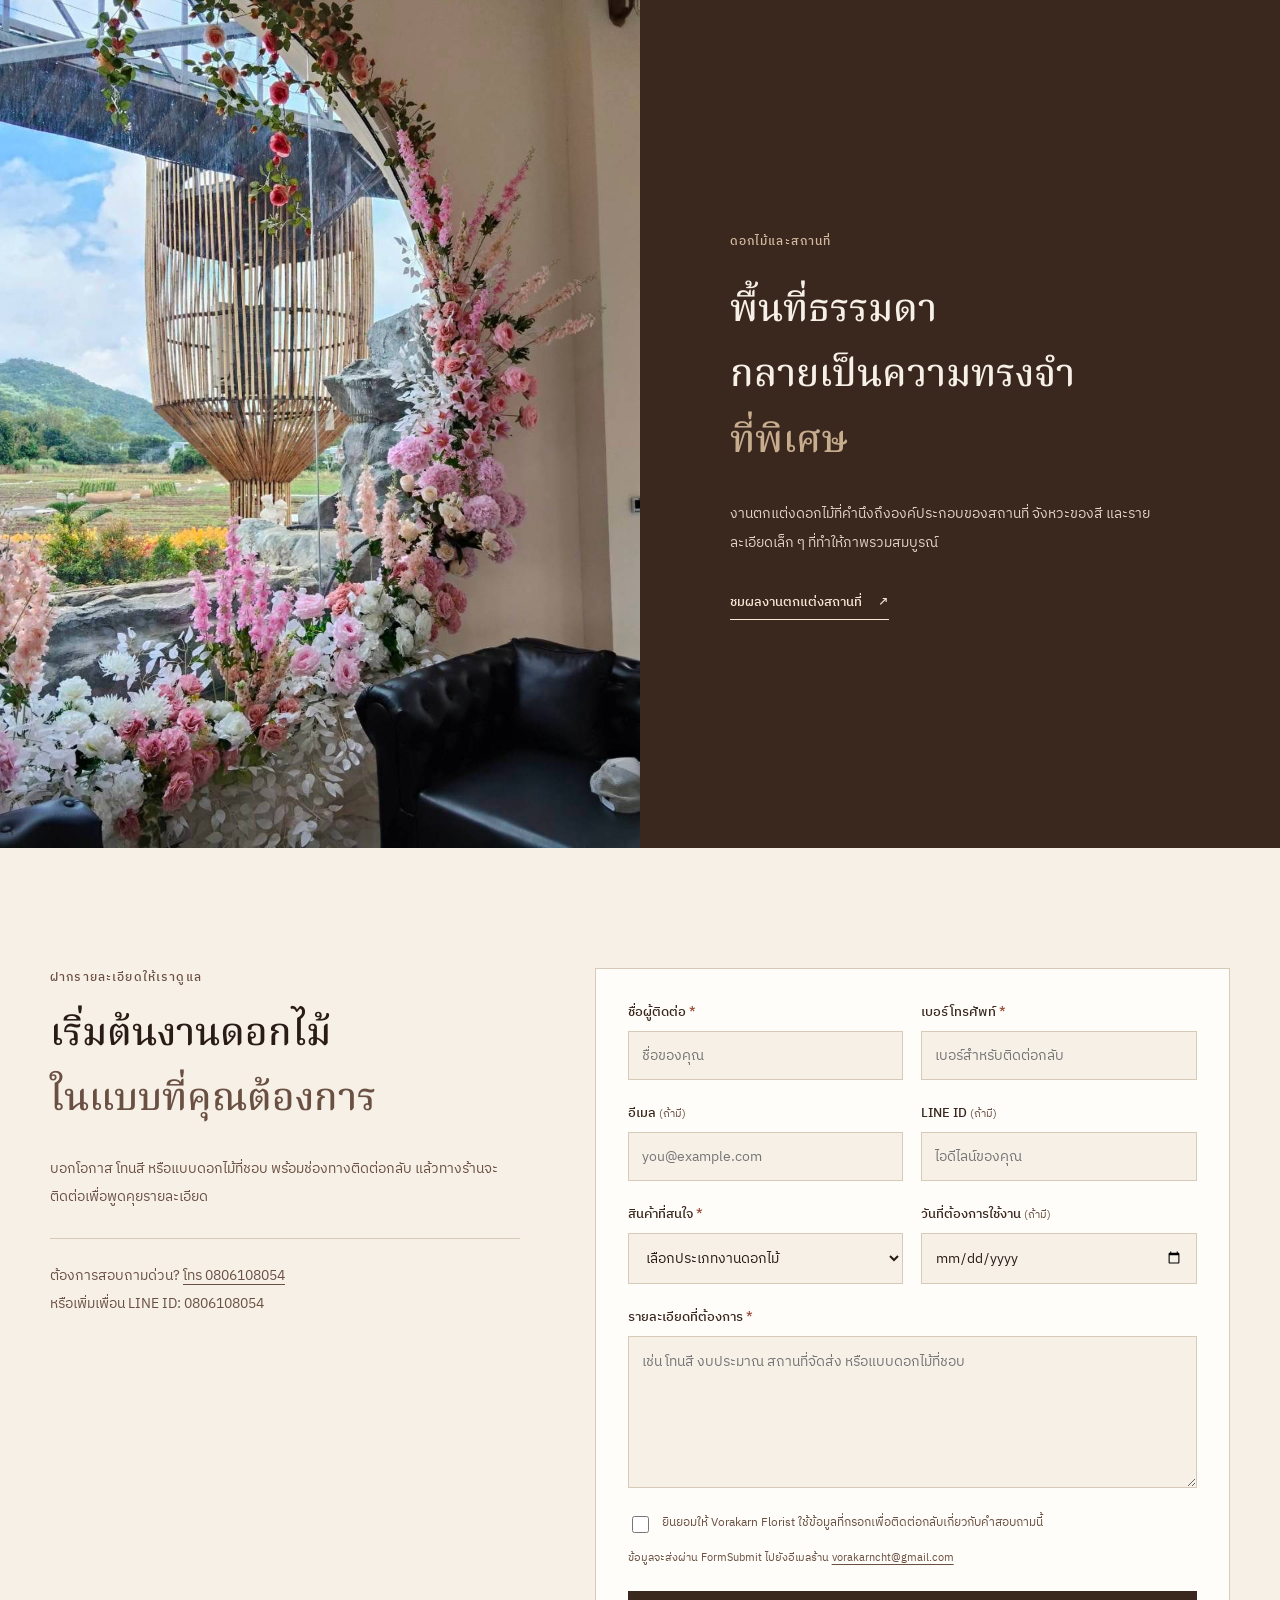
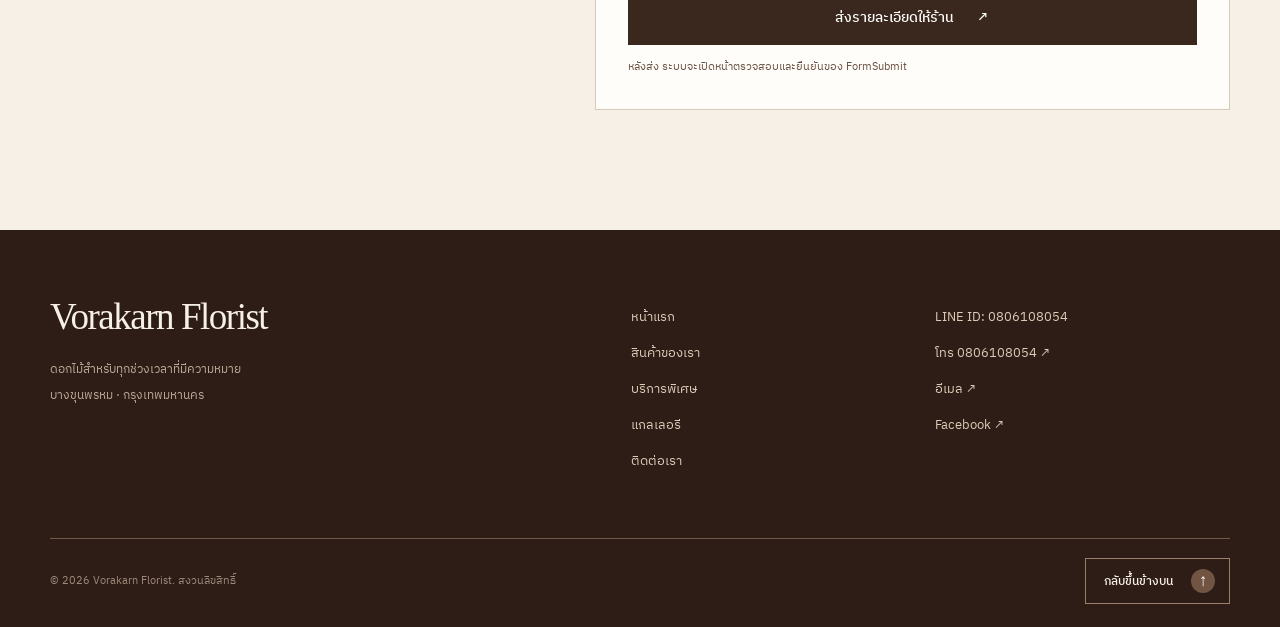
==== commit 8c2503e0: "แก้ประสบการณ์งานดอกไม้เป็นมากกว่า 40 ปี" ====
--- a/index.html
+++ b/index.html
@@ -76,7 +76,7 @@
 <div class="shell">
 <div class="why-heading reveal"><div><p class="overline">ทำไมต้องใช้บริการเรา</p><h2 id="why-title">ความใส่ใจที่มาพร้อม<em>ประสบการณ์</em></h2><p class="why-subheadline">ทุกงานดอกไม้มีความหมายต่างกัน เราจึงใส่ใจตั้งแต่การพูดคุยถึงรายละเอียดของงาน เพื่อให้ดอกไม้สื่อความรู้สึกได้อย่างเหมาะสม</p></div></div>
 <div class="why-grid">
-<article class="why-card reveal"><div class="why-stat">20<span>+</span></div><h3>ปีในงานดอกไม้</h3><p>ประสบการณ์มากกว่า 20 ปี ช่วยให้เราเข้าใจทั้งงานแสดงความยินดี งานแสดงความอาลัย และงานตกแต่งสถานที่</p></article>
+<article class="why-card reveal"><div class="why-stat">40<span>+</span></div><h3>ปีในงานดอกไม้</h3><p>ประสบการณ์มากกว่า 40 ปี ช่วยให้เราเข้าใจทั้งงานแสดงความยินดี งานแสดงความอาลัย และงานตกแต่งสถานที่</p></article>
 <article class="why-card reveal"><span aria-hidden="true" class="why-icon"><svg viewBox="0 0 48 48" fill="none"><circle cx="24" cy="12" r="5"/><circle cx="10" cy="35" r="5"/><circle cx="38" cy="35" r="5"/><path d="M21.5 16.5 12.5 30M26.5 16.5 35.5 30M15 35h18"/></svg></span><h3>เครือข่ายร้านดอกไม้</h3><p>เรามีเครือข่ายร้านดอกไม้ที่ทำงานร่วมกัน ช่วยประสานงานและหาแนวทางที่เหมาะกับความต้องการของแต่ละงาน</p></article>
 <article class="why-card reveal"><span aria-hidden="true" class="why-icon"><svg viewBox="0 0 48 48" fill="none"><path d="M24 39V23M24 27c-7-4-11-11-7-16 4-4 8 1 7 12M24 27c7-4 11-11 7-16-4-4-8 1-7 12M24 32c-6-3-11-2-14 3 5 3 10 2 14-3Zm0 0c6-3 11-2 14 3-5 3-10 2-14-3Z"/></svg></span><h3>เชี่ยวชาญงานดอกไม้</h3><p>เราเลือกโทนสี รูปทรง และการจัดวางให้เข้ากับความรู้สึกของผู้ให้ ผู้รับ และสถานที่</p></article>
 </div>
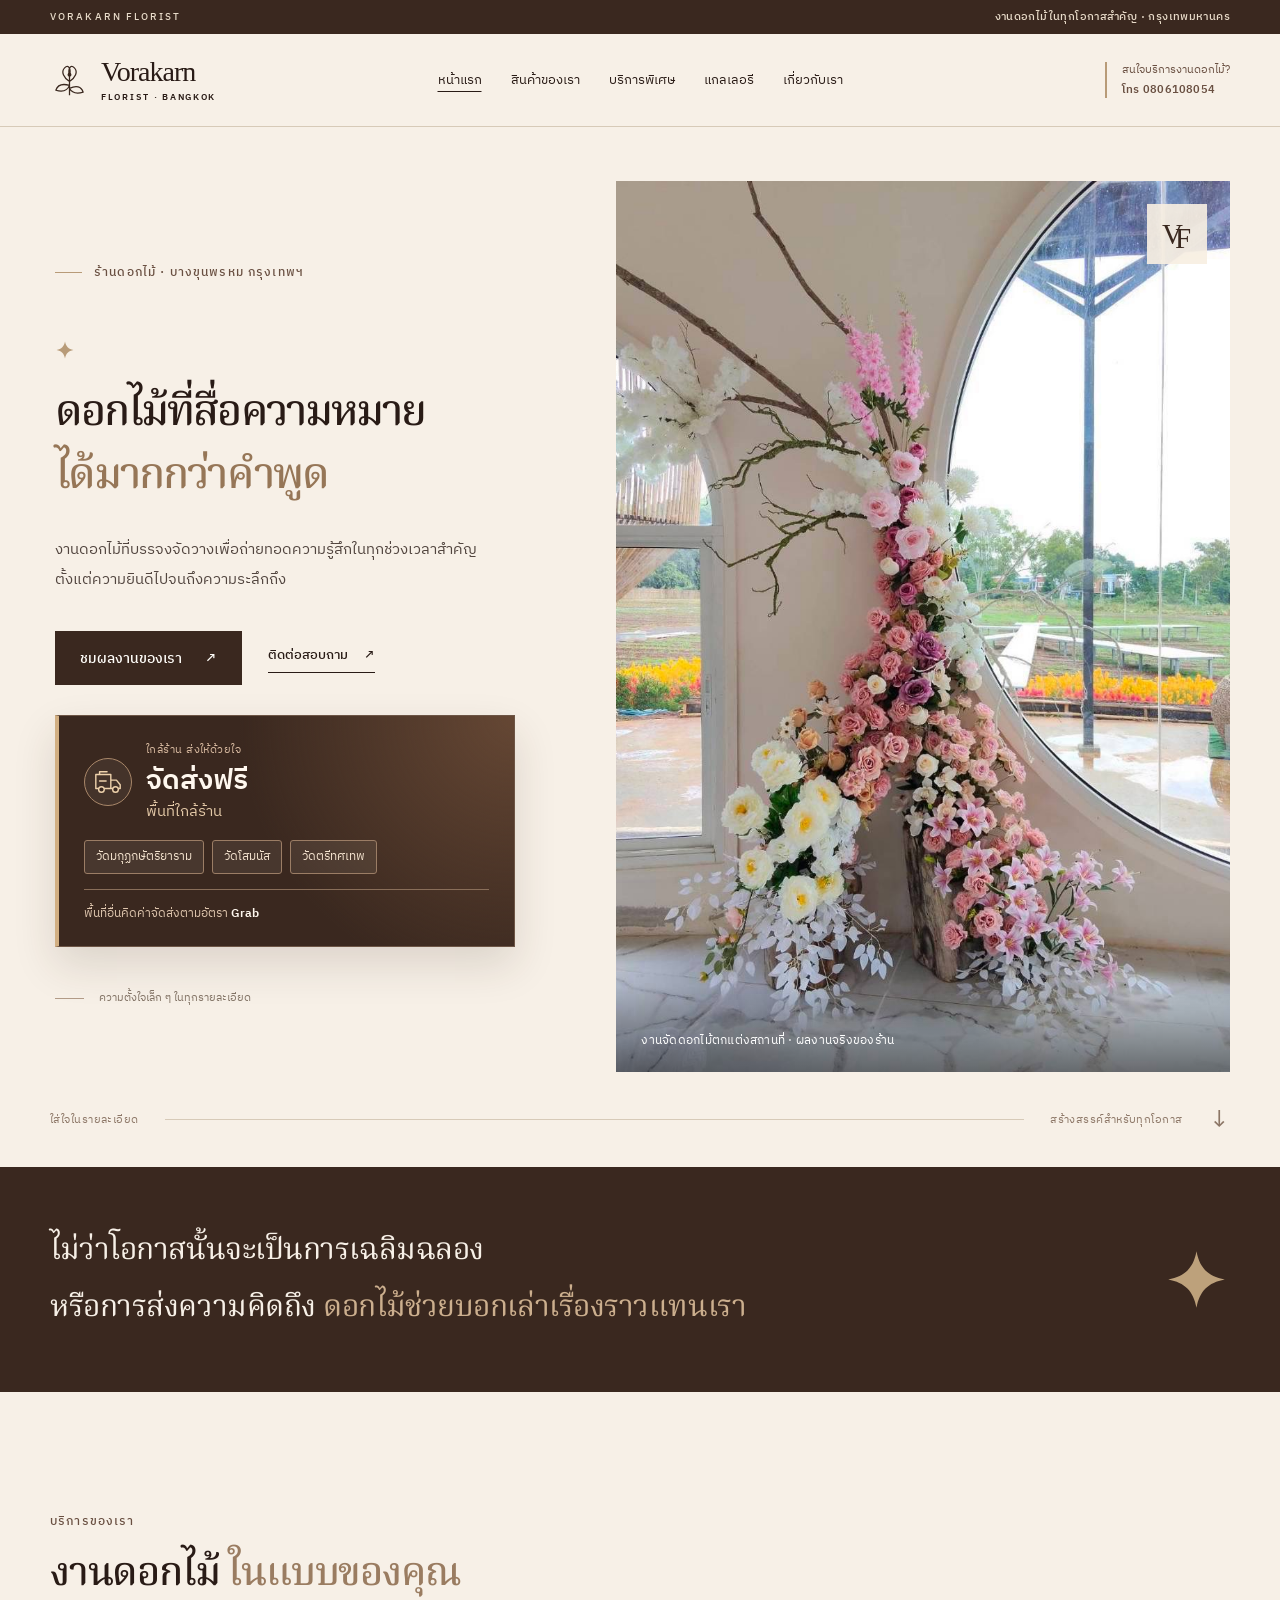
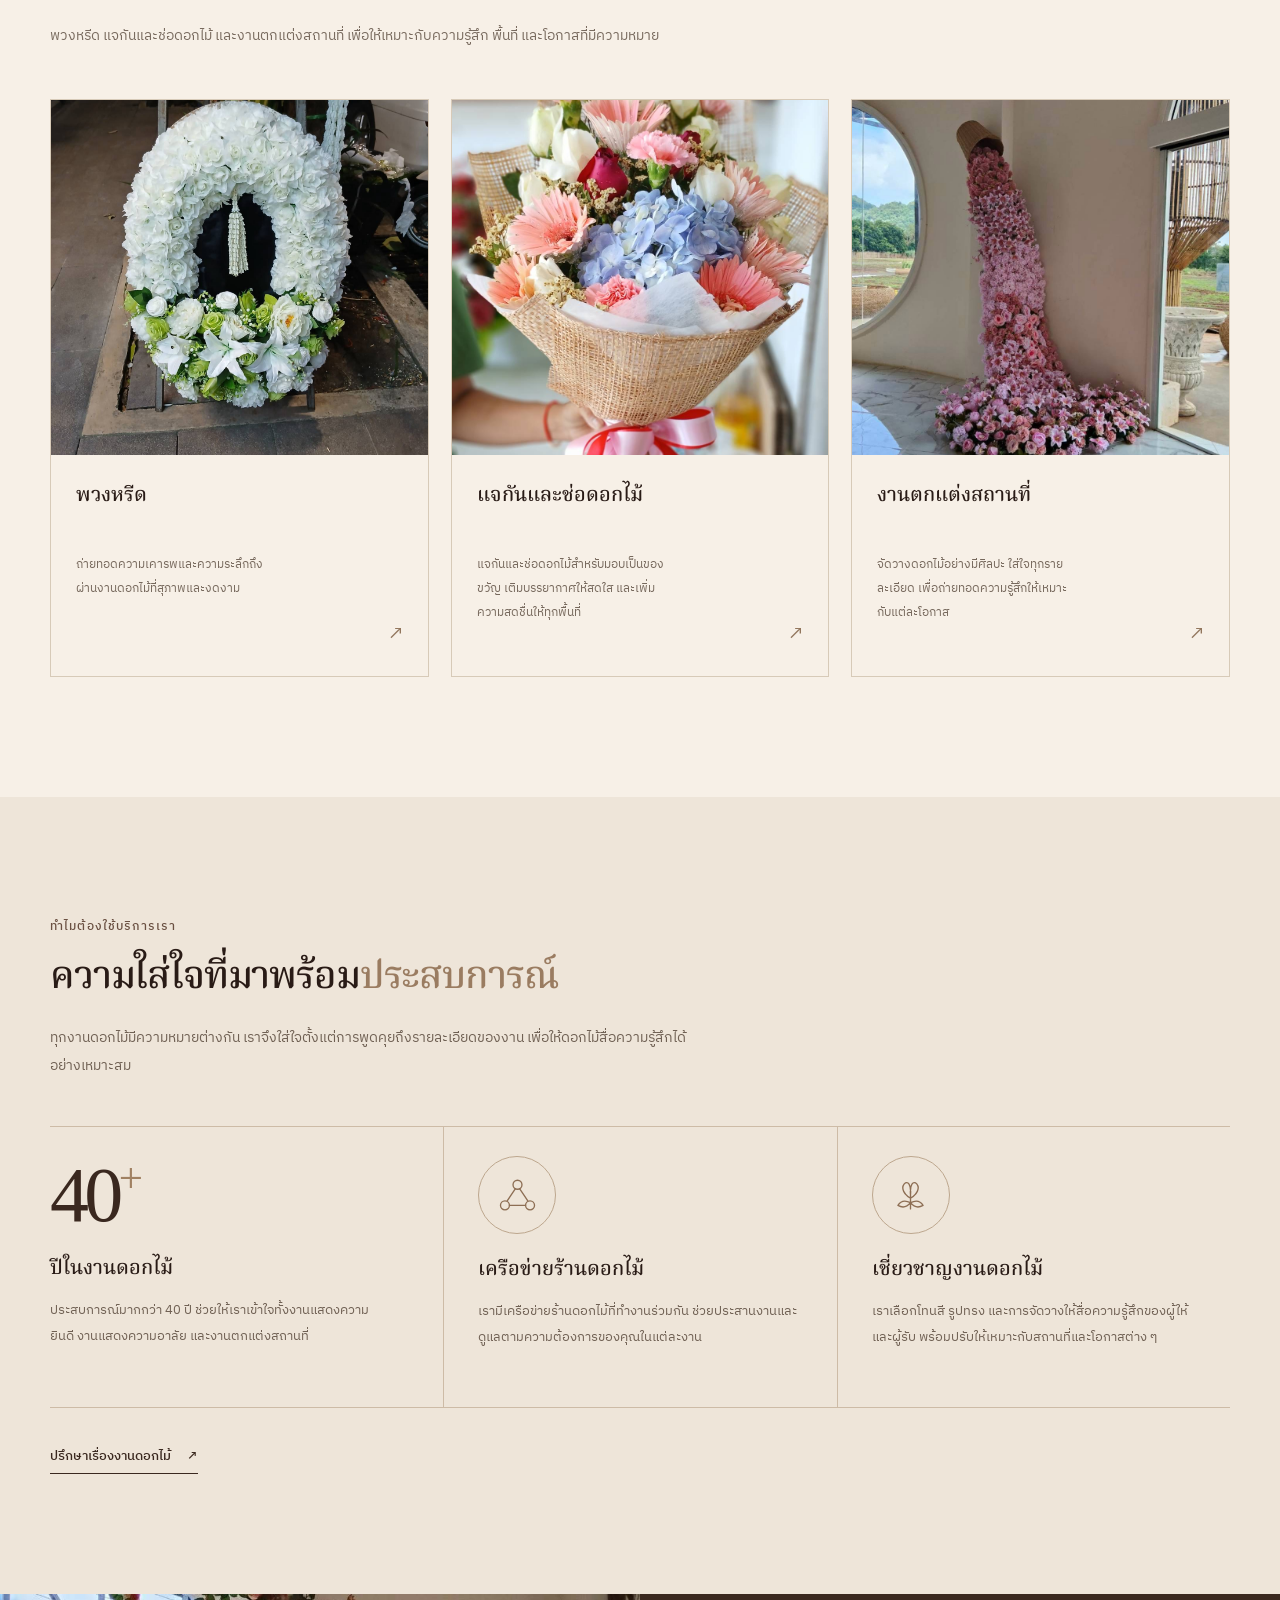
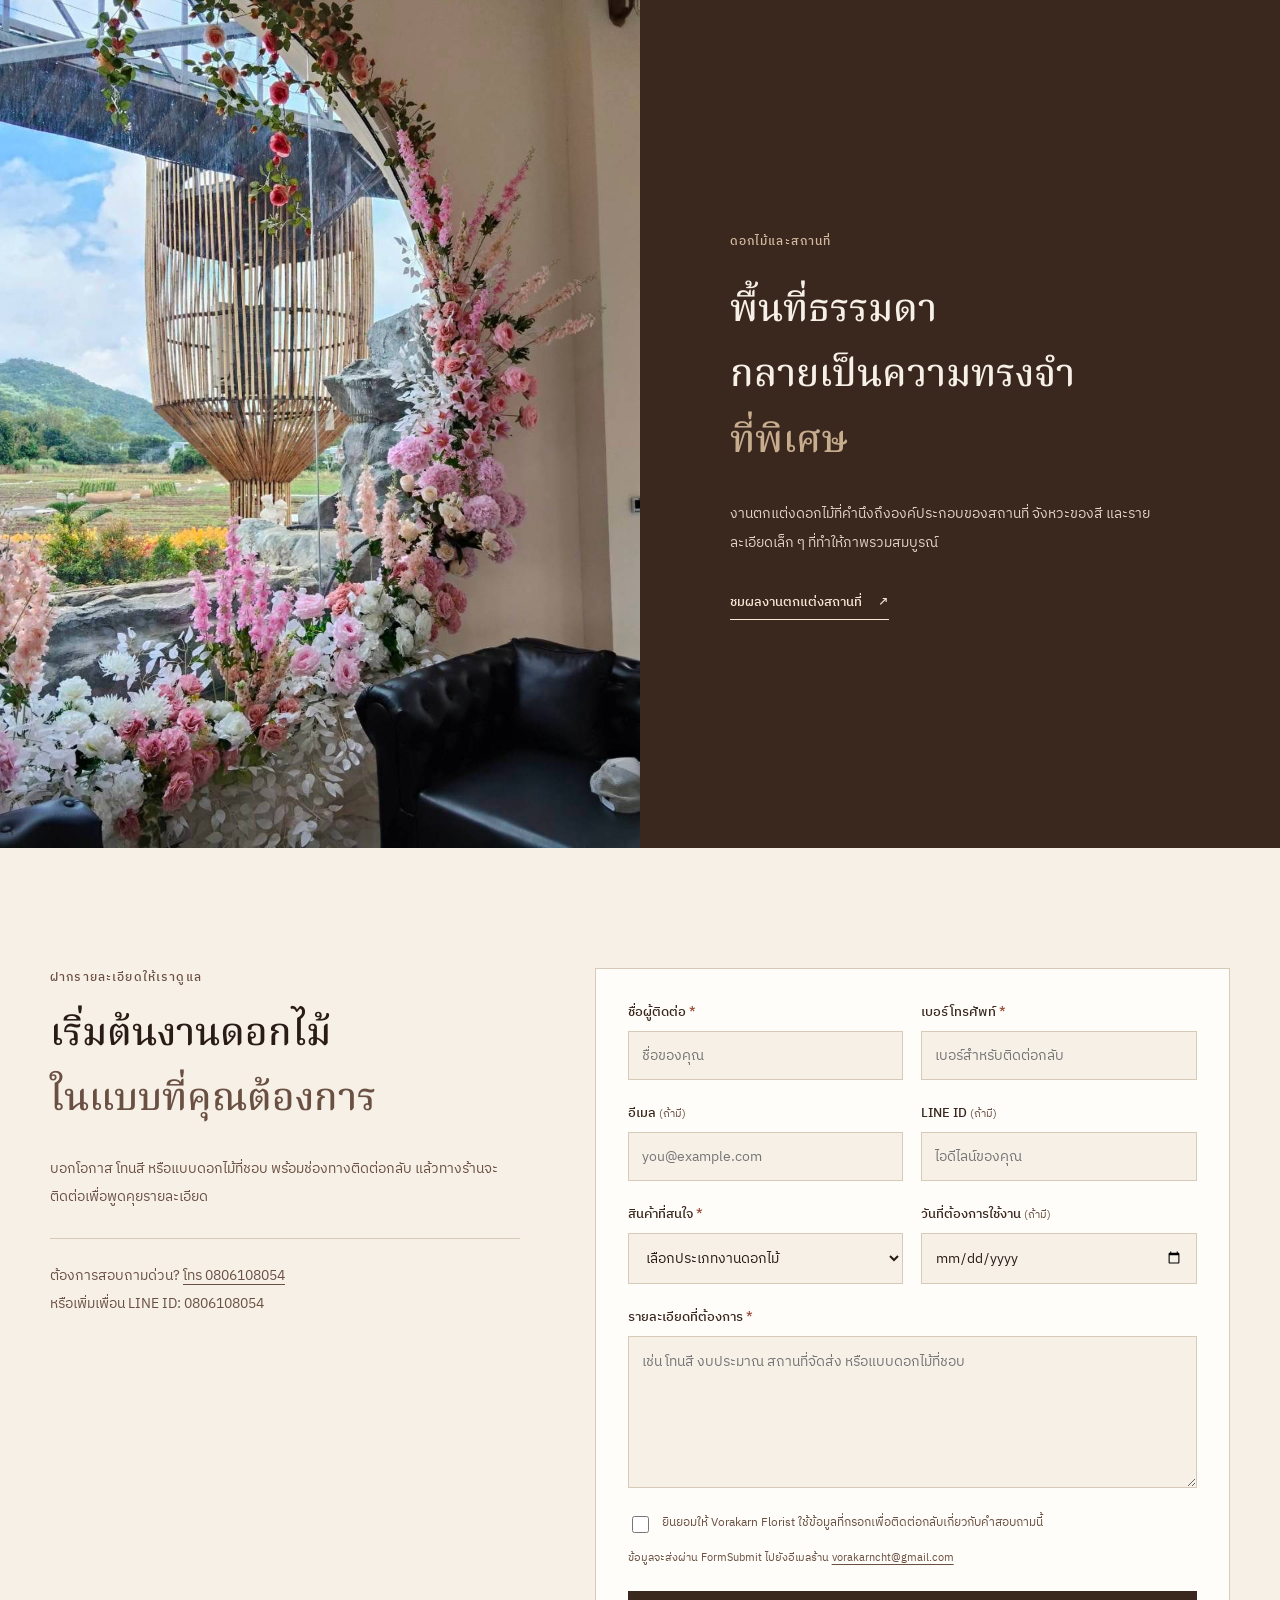
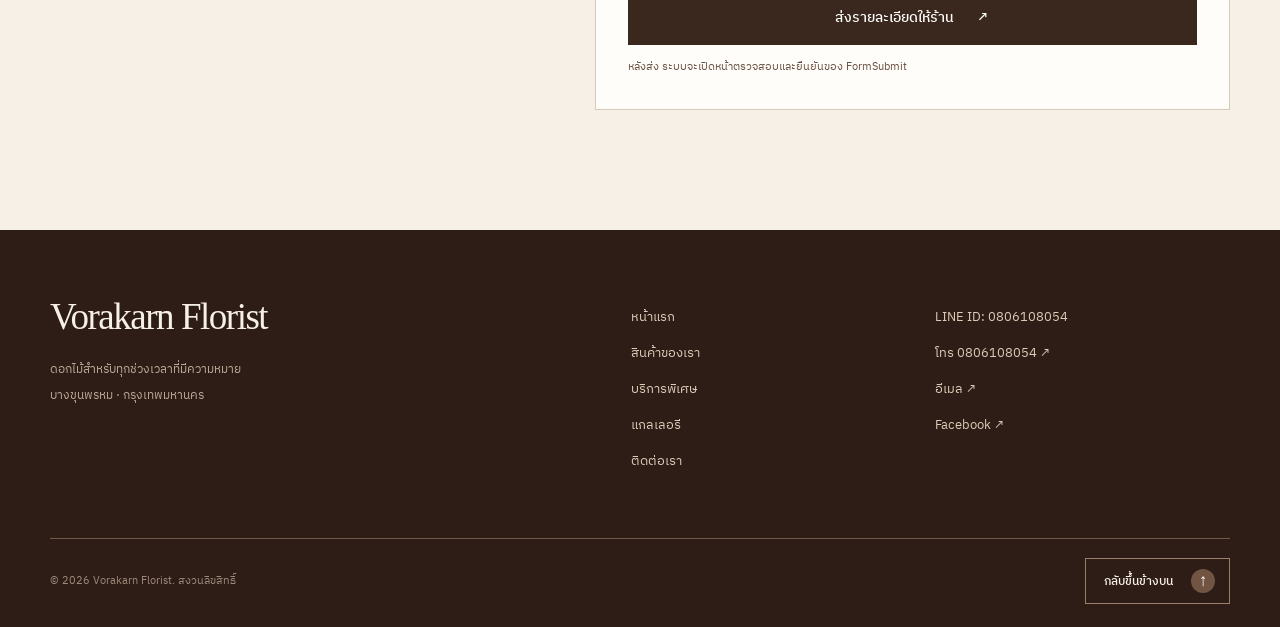
==== commit 1dfbea70: "ปรับข้อความเครือข่ายร้านดอกไม้และความเชี่ยวชาญ" ====
--- a/index.html
+++ b/index.html
@@ -77,8 +77,8 @@
 <div class="why-heading reveal"><div><p class="overline">ทำไมต้องใช้บริการเรา</p><h2 id="why-title">ความใส่ใจที่มาพร้อม<em>ประสบการณ์</em></h2><p class="why-subheadline">ทุกงานดอกไม้มีความหมายต่างกัน เราจึงใส่ใจตั้งแต่การพูดคุยถึงรายละเอียดของงาน เพื่อให้ดอกไม้สื่อความรู้สึกได้อย่างเหมาะสม</p></div></div>
 <div class="why-grid">
 <article class="why-card reveal"><div class="why-stat">40<span>+</span></div><h3>ปีในงานดอกไม้</h3><p>ประสบการณ์มากกว่า 40 ปี ช่วยให้เราเข้าใจทั้งงานแสดงความยินดี งานแสดงความอาลัย และงานตกแต่งสถานที่</p></article>
-<article class="why-card reveal"><span aria-hidden="true" class="why-icon"><svg viewBox="0 0 48 48" fill="none"><circle cx="24" cy="12" r="5"/><circle cx="10" cy="35" r="5"/><circle cx="38" cy="35" r="5"/><path d="M21.5 16.5 12.5 30M26.5 16.5 35.5 30M15 35h18"/></svg></span><h3>เครือข่ายร้านดอกไม้</h3><p>เรามีเครือข่ายร้านดอกไม้ที่ทำงานร่วมกัน ช่วยประสานงานและหาแนวทางที่เหมาะกับความต้องการของแต่ละงาน</p></article>
-<article class="why-card reveal"><span aria-hidden="true" class="why-icon"><svg viewBox="0 0 48 48" fill="none"><path d="M24 39V23M24 27c-7-4-11-11-7-16 4-4 8 1 7 12M24 27c7-4 11-11 7-16-4-4-8 1-7 12M24 32c-6-3-11-2-14 3 5 3 10 2 14-3Zm0 0c6-3 11-2 14 3-5 3-10 2-14-3Z"/></svg></span><h3>เชี่ยวชาญงานดอกไม้</h3><p>เราเลือกโทนสี รูปทรง และการจัดวางให้เข้ากับความรู้สึกของผู้ให้ ผู้รับ และสถานที่</p></article>
+<article class="why-card reveal"><span aria-hidden="true" class="why-icon"><svg viewBox="0 0 48 48" fill="none"><circle cx="24" cy="12" r="5"/><circle cx="10" cy="35" r="5"/><circle cx="38" cy="35" r="5"/><path d="M21.5 16.5 12.5 30M26.5 16.5 35.5 30M15 35h18"/></svg></span><h3>เครือข่ายร้านดอกไม้</h3><p>เรามีเครือข่ายร้านดอกไม้ที่ทำงานร่วมกัน ช่วยประสานงานและดูแลตามความต้องการของคุณในแต่ละงาน</p></article>
+<article class="why-card reveal"><span aria-hidden="true" class="why-icon"><svg viewBox="0 0 48 48" fill="none"><path d="M24 39V23M24 27c-7-4-11-11-7-16 4-4 8 1 7 12M24 27c7-4 11-11 7-16-4-4-8 1-7 12M24 32c-6-3-11-2-14 3 5 3 10 2 14-3Zm0 0c6-3 11-2 14 3-5 3-10 2-14-3Z"/></svg></span><h3>เชี่ยวชาญงานดอกไม้</h3><p>เราเลือกโทนสี รูปทรง และการจัดวางให้สื่อความรู้สึกของผู้ให้และผู้รับ พร้อมปรับให้เหมาะกับสถานที่และโอกาสต่าง ๆ</p></article>
 </div>
 <a class="text-link why-link" href="/contact/">ปรึกษาเรื่องงานดอกไม้ <span aria-hidden="true">↗</span></a>
 </div>
